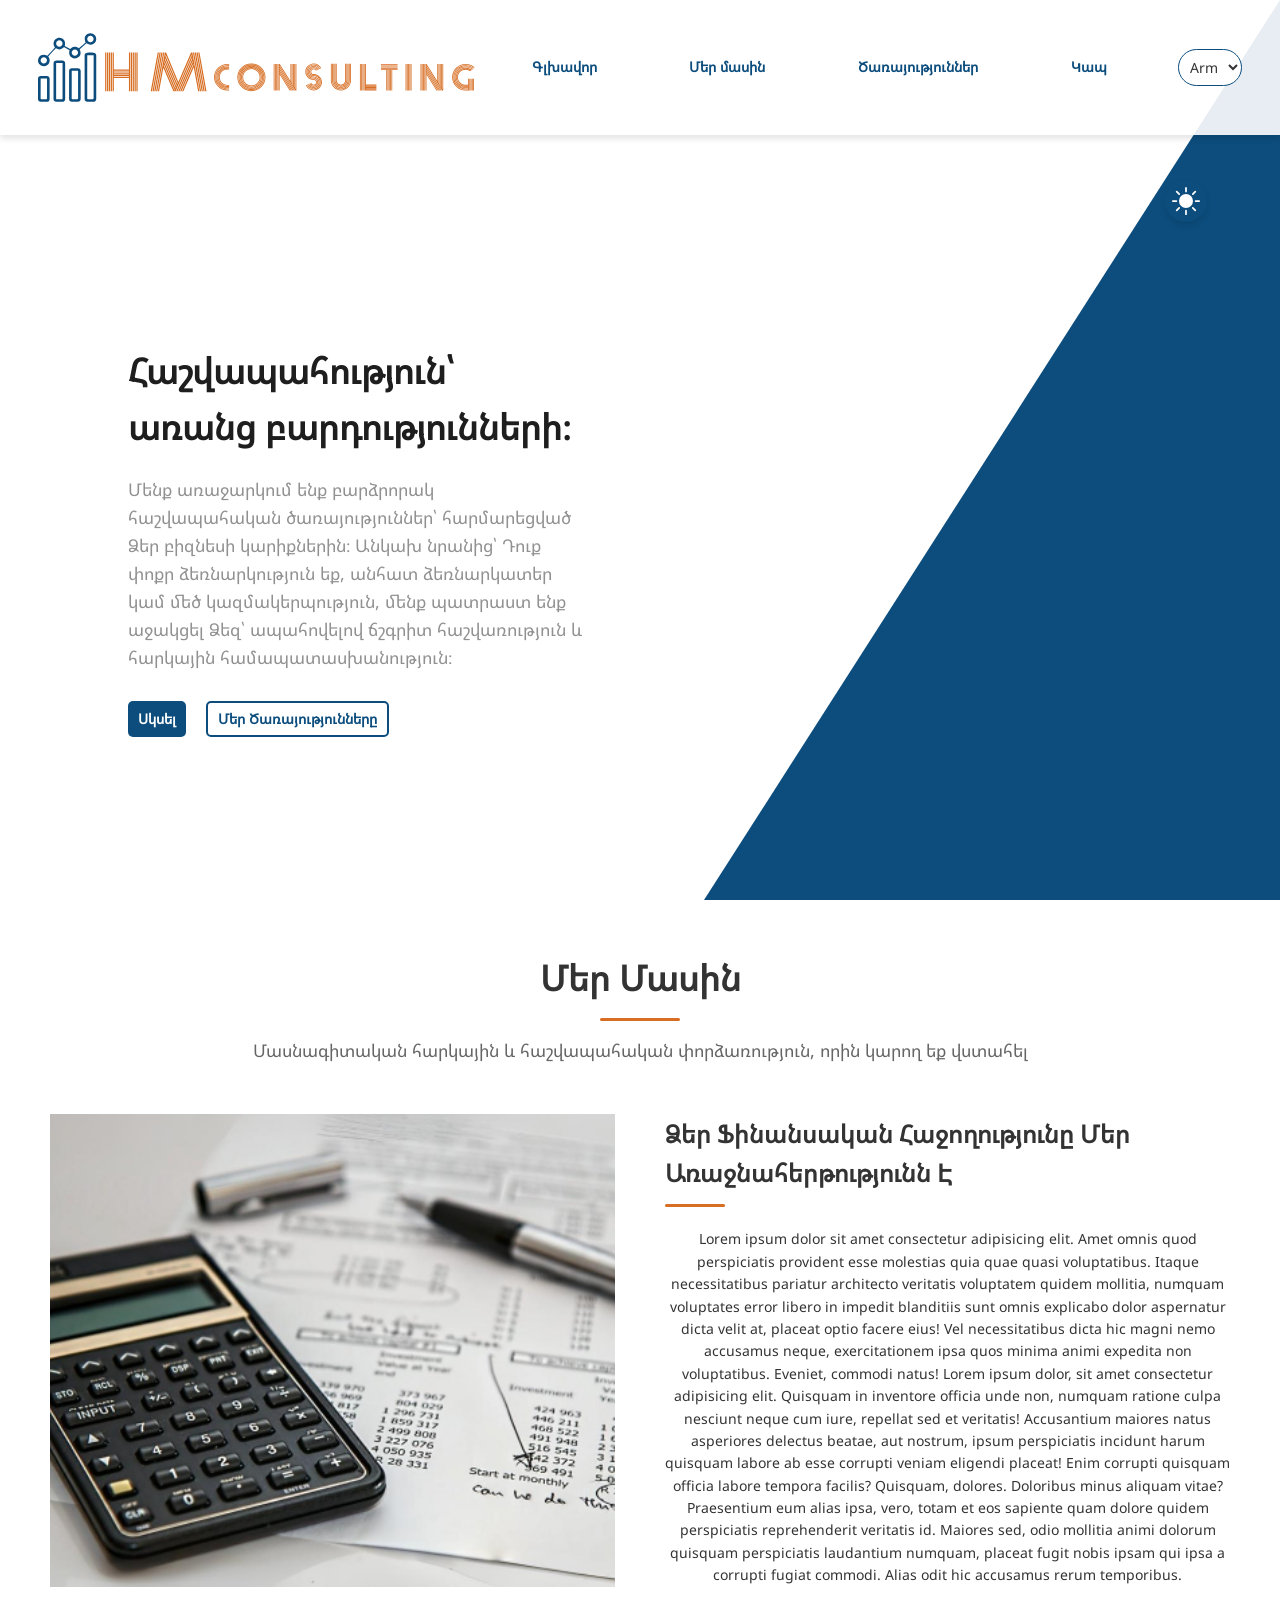
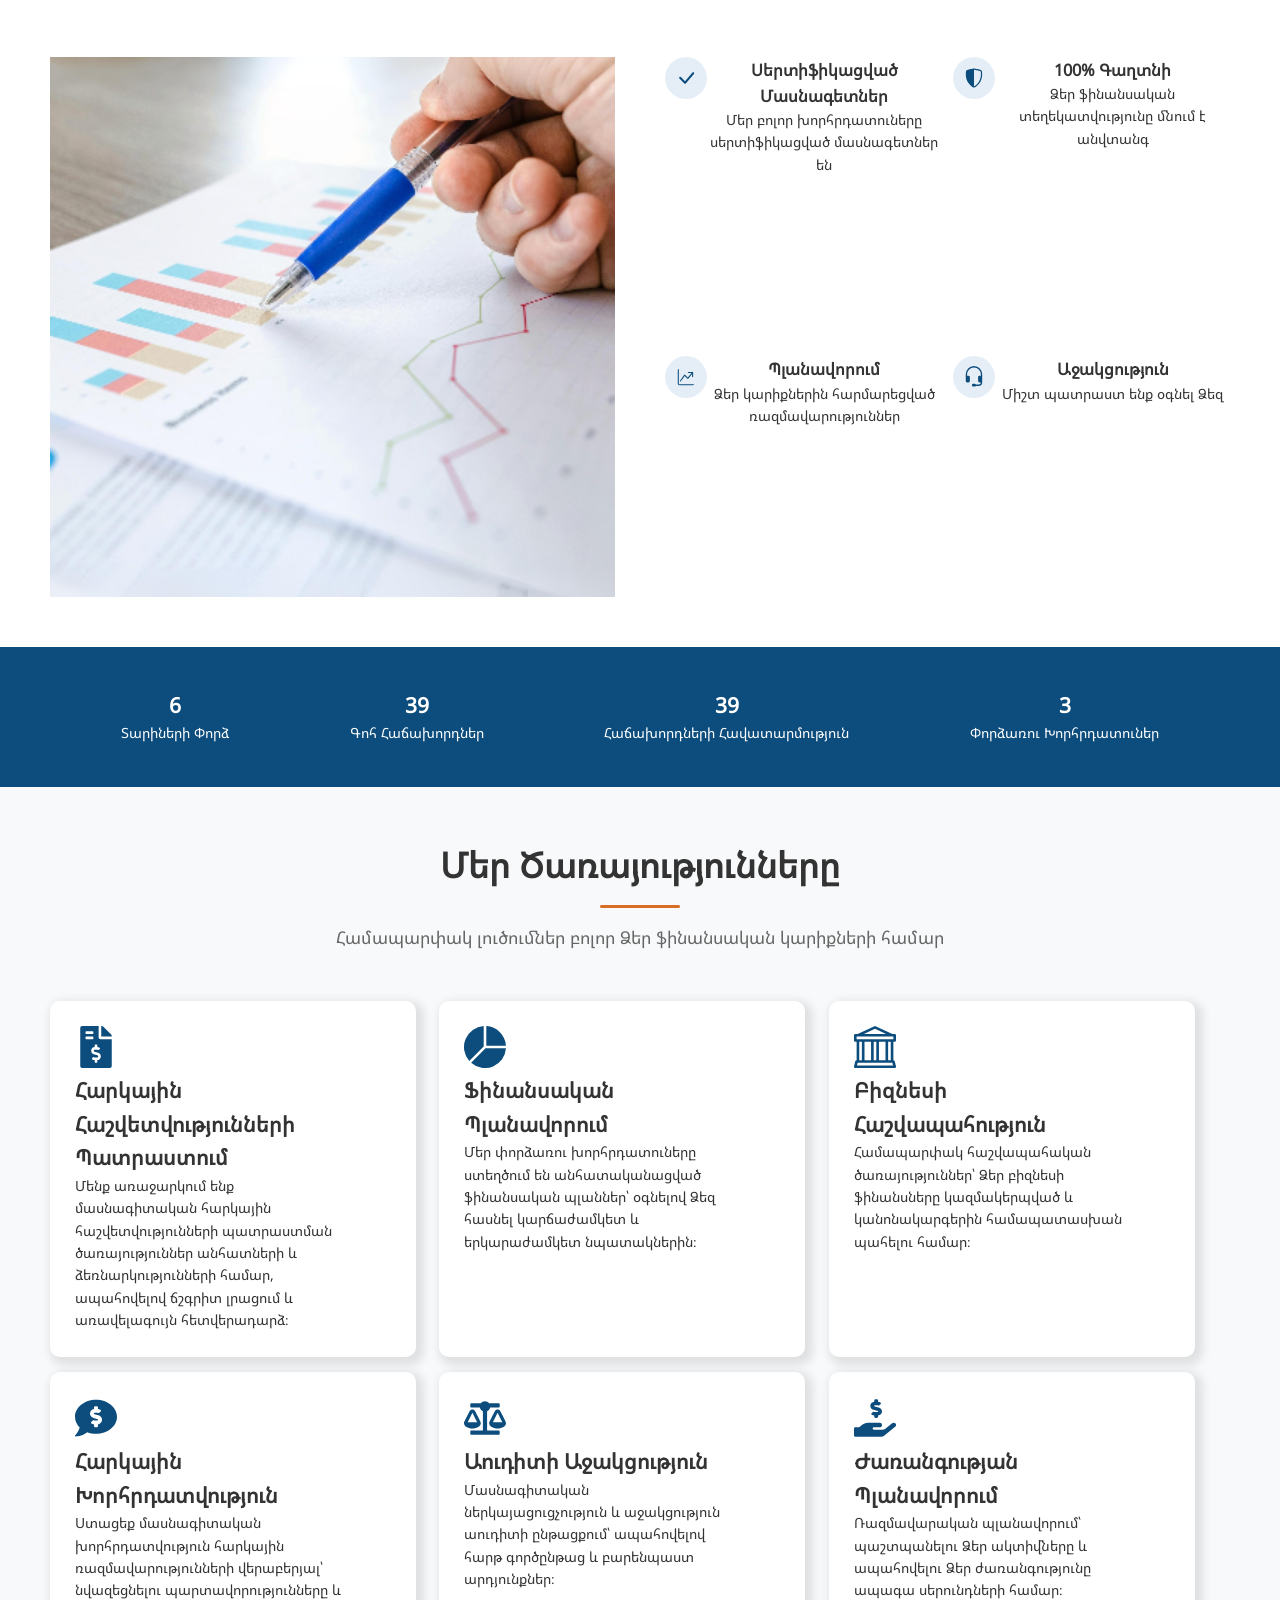
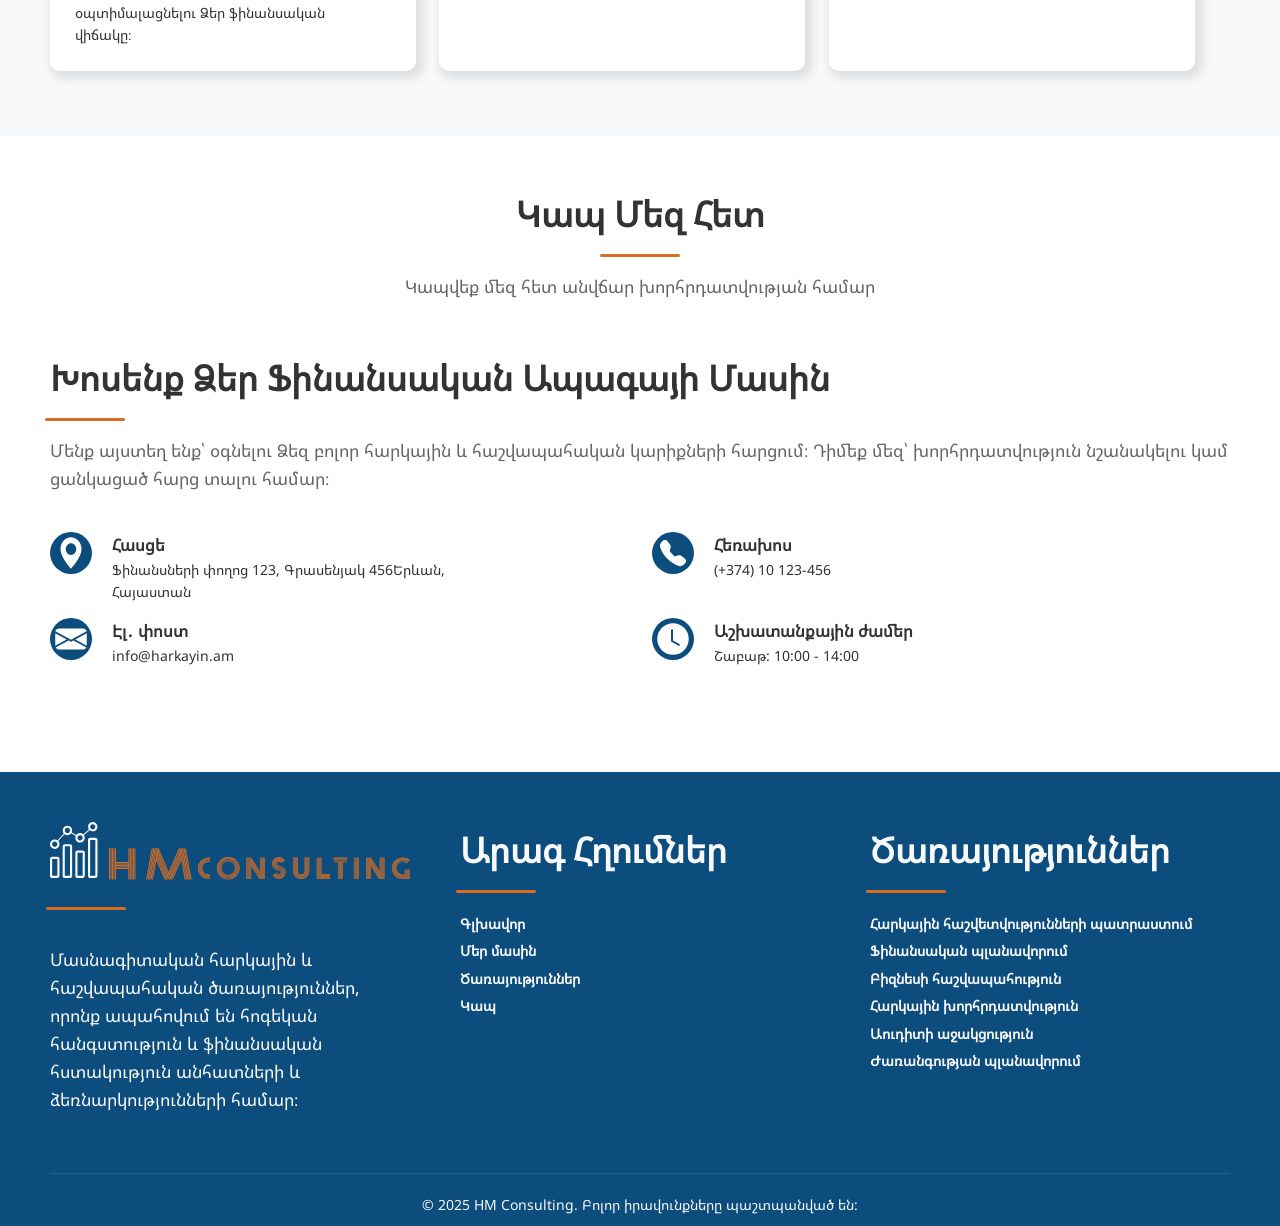
==== hm/index.html @ 05e66d74 "Add files via upload" ====
<!DOCTYPE html>

<html lang="hy">

<head>
    <link href="https://cdn.jsdelivr.net/npm/bootstrap-icons@1.13.1/font/bootstrap-icons.min.css" rel="stylesheet" />
    <meta charset="utf-8" />
    <meta content="width=device-width, initial-scale=1.0" name="viewport" />
    <title>HM Consulting</title>
    <link href="./images/logo.svg" rel="icon" type="image/svg+xml" />
    <link href="./style.css" rel="stylesheet" />
    <script defer="" src="app.js"></script>
</head>

<body>
    <header id="header">
        <div id="logo">
            <a href="./index.html">
                <svg fill="none" height="75" viewbox="0 0 1170 184" xmlns="http://www.w3.org/2000/svg">
                    <path
                        d="M183.246 155.343H180V52H183.246V155.343ZM188.26 155.343H185.014V52H188.26V155.343ZM193.26 155.343H190.014V52H193.26V155.343ZM198.26 155.343H195.014V52H198.26V155.343ZM243.798 97.4618V52.0008H247.044V155.358H243.798V120.385H203.271V155.345H200.026V52.0019H203.271V97.4629L243.798 97.4618ZM243.798 100.659H203.271V102.401H243.798V100.659ZM203.273 107.324H243.799V105.583H203.273V107.324ZM243.798 110.522H203.271V112.263H243.798V110.522ZM203.273 117.187H243.799V115.446H203.273V117.187ZM252.044 155.343H248.798V52H252.044V155.343ZM257.059 155.343H253.813V52H257.059V155.343ZM262.059 155.343H258.813V52H262.059V155.343ZM267.073 155.343H263.827V52H267.073V155.343ZM335.275 52.0008H338.576L319.819 155.343H316.518L335.275 52.0008ZM330.481 52.0008H333.768L314.998 155.343H311.711L330.481 52.0008ZM325.662 52.0008H328.963L310.206 155.343H306.905L325.662 52.0008ZM320.868 52.0008H324.155L305.398 155.343H302.097L320.868 52.0008ZM410.235 52.0008L410.235 52.0282H413.729L432.486 155.371H429.185L417.5 91.0423L389.696 155.371H386.173L416.464 85.3015L415.981 82.6624L384.544 155.371H381.022L414.931 76.9215L414.448 74.2825L379.392 155.371H375.87L413.397 68.5453L412.927 65.92L374.251 155.374H370.729L411.875 60.168L411.392 57.5289L369.097 155.364H362.84L336.072 92.3548L324.635 155.364H321.334L340.091 52.021H343.392L343.379 52.089L376.225 130.686L410.235 52.0008ZM365.952 154.432L366.656 152.786L337.595 83.8732L337.111 86.5394L365.952 154.432ZM368.436 148.678L369.251 146.801L339.126 75.3856L338.642 78.0517L368.436 148.678ZM371.034 142.678L371.849 140.801L340.674 66.8948L340.19 69.561L371.034 142.678ZM373.631 136.679L374.432 134.816L342.305 57.9333L341.739 61.0755L373.631 136.679ZM415.179 52.0008H418.48L437.237 155.343H433.949L415.179 52.0008ZM419.987 52.0008H423.288L442.045 155.343H438.744L419.987 52.0008ZM424.791 52.0008H428.079L446.849 155.343H443.548L424.791 52.0008ZM432.884 52.0008L451.654 155.343H448.353L429.596 52.0008H432.884Z"
                        fill="#D76E23"></path>
                    <path
                        d="M24.947 60.2623C31.7587 52.8867 38.5269 45.5544 45.382 38.092C42.5185 34.274 41.0433 30.1089 41.8243 25.3364C42.3883 21.7787 43.9936 18.7851 46.6402 16.3554C51.673 11.6697 59.2222 10.8454 65.1227 14.3597C71.8042 18.3078 74.0169 25.0761 71.5873 34.1872C76.4032 37.0073 81.219 39.8274 86.2518 42.7343C89.1587 39.22 92.7598 36.9639 97.3153 36.5301C101.871 36.0962 105.862 37.5279 109.42 40.5216C115.538 35.1851 121.568 29.892 127.556 24.6856C123.304 14.4464 124.996 6.85384 132.415 2.29828C139.01 -1.73665 147.383 -0.348282 152.416 5.59564C157.319 11.3226 157.275 19.9999 152.329 25.7269C146.646 32.2782 138.749 32.8422 129.812 27.2454C123.824 32.4951 117.794 37.7449 111.806 42.9946C115.755 52.5396 114.843 58.874 108.856 63.9936C103.78 68.3322 96.4042 68.8962 90.6772 65.3819C84.2127 61.4338 82.1735 55.056 84.4296 45.6846C79.8741 43.038 75.2751 40.3047 70.6328 37.7015C70.2857 37.4846 69.5047 37.5713 69.201 37.875C60.9143 44.5999 56.9661 45.1205 47.855 40.5216C41.0867 47.8539 34.2751 55.2295 27.42 62.692C30.5005 66.7703 31.9322 71.2391 30.8042 76.3153C29.9798 80.0899 27.9841 83.1269 24.947 85.4264C18.8296 90.1121 10.1957 89.5047 4.72902 84.1248C-0.867811 78.6581 -1.56199 70.0242 3.08034 63.7332C8.02637 56.9216 16.0095 55.62 24.947 60.2623ZM149.075 15.6613C149.119 11.0189 145.301 7.11416 140.615 7.02739C135.973 6.984 132.024 10.802 131.938 15.4443C131.851 20.1734 135.799 24.2083 140.528 24.2083C145.17 24.2083 149.032 20.347 149.075 15.6613ZM65.7735 27.766C65.7735 23.1237 61.9121 19.2189 57.2264 19.2189C52.5841 19.2189 48.6793 23.0369 48.6359 27.7226C48.5925 32.4517 52.5841 36.4433 57.2698 36.3999C61.9555 36.3131 65.7735 32.4084 65.7735 27.766ZM90.3301 51.8888C90.2434 56.5311 94.018 60.5227 98.6603 60.6528C103.346 60.783 107.381 56.8782 107.468 52.1057C107.511 47.4634 103.693 43.5586 99.0074 43.4719C94.3217 43.4285 90.3735 47.2465 90.3301 51.8888ZM24.1227 72.8877C24.1227 68.2454 20.2613 64.3407 15.5756 64.3407C10.9333 64.2973 7.02849 68.1586 6.9851 72.801C6.94172 77.5301 10.9333 81.5216 15.619 81.4782C20.3047 81.4348 24.1227 77.5301 24.1227 72.8877Z"
                        fill="#0C4D7D"></path>
                    <path
                        d="M156.104 118.053C156.104 137.273 156.104 156.537 156.104 175.757C156.104 181.397 153.501 183.957 147.904 183.957C142.784 183.957 137.621 183.957 132.502 183.957C127.729 183.957 124.952 181.137 124.952 176.407C124.952 137.49 124.952 98.6158 124.952 59.6983C124.952 54.9258 127.773 52.1491 132.502 52.1491C137.838 52.1057 143.218 52.1057 148.555 52.1491C153.327 52.1491 156.104 54.9692 156.104 59.6983C156.147 79.1354 156.104 98.6158 156.104 118.053ZM132.068 59.2645C132.068 62.3449 132.068 65.165 132.068 67.9417C132.024 83.1269 131.981 98.3121 131.981 113.454C131.981 133.889 132.024 154.367 131.981 174.802C131.981 176.407 132.415 176.928 134.064 176.885C138.402 176.798 142.741 176.755 147.079 176.885C148.772 176.928 149.119 176.321 149.119 174.759C149.075 140.006 149.119 105.211 149.119 70.4581C149.119 66.7269 149.119 62.9957 149.119 59.1777C143.305 59.2645 137.751 59.2645 132.068 59.2645Z"
                        fill="#0C4D7D"></path>
                    <path
                        d="M41.6508 128.249C41.6508 112.543 41.6508 96.8804 41.6508 81.1745C41.6508 75.5343 44.254 72.9745 49.8508 72.9745C54.9704 72.9745 60.1334 72.9745 65.253 72.9745C70.0255 73.0179 72.8022 75.7946 72.8022 80.5237C72.8022 112.499 72.8022 144.432 72.8022 176.407C72.8022 181.18 69.9821 183.957 65.253 183.957C59.9165 183.957 54.5366 183.957 49.2 183.957C44.4275 183.957 41.6508 181.136 41.6508 176.407C41.6074 160.354 41.6508 144.302 41.6508 128.249ZM48.636 80.0899C48.636 84.3851 48.636 88.5068 48.636 92.6285C48.636 109.462 48.636 126.296 48.636 143.13C48.636 153.673 48.7228 164.216 48.636 174.802C48.636 176.581 49.2 177.015 50.8921 176.971C55.0138 176.885 59.1355 176.841 63.2572 176.971C65.2096 177.058 65.817 176.494 65.817 174.455C65.7736 146.775 65.817 119.094 65.817 91.4137C65.817 87.6825 65.817 83.9512 65.817 80.0899C60.0466 80.0899 54.4932 80.0899 48.636 80.0899Z"
                        fill="#0C4D7D"></path>
                    <path
                        d="M114.453 139.095C114.453 151.374 114.453 163.695 114.453 175.974C114.453 181.31 111.806 183.957 106.47 184C101.264 184 96.0572 184 90.8509 184C86.0784 184 83.3017 181.18 83.3017 176.451C83.3017 151.417 83.3017 126.426 83.3017 101.393C83.3017 96.6201 86.1218 93.8433 90.8509 93.8433C96.1874 93.7999 101.567 93.7999 106.904 93.8433C111.676 93.8433 114.453 96.6634 114.453 101.393C114.496 113.931 114.453 126.513 114.453 139.095ZM90.417 100.915C90.417 104.299 90.417 107.38 90.417 110.504C90.417 132.023 90.417 153.586 90.3302 175.106C90.3302 176.538 90.8075 176.971 92.1958 176.928C96.4477 176.841 100.743 176.798 104.995 176.928C106.86 176.971 107.468 176.538 107.468 174.542C107.424 153.803 107.468 133.065 107.468 112.326C107.468 108.508 107.468 104.733 107.468 100.872C101.611 100.915 96.1006 100.915 90.417 100.915Z"
                        fill="#0C4D7D"></path>
                    <path
                        d="M31.1513 149.291C31.1513 158.272 31.1513 167.21 31.1513 176.19C31.1513 181.223 28.418 183.957 23.3852 183.957C18.0921 183.957 12.8423 183.957 7.54921 183.957C2.77672 183.957 0 181.136 0 176.407C0 158.315 0 140.267 0 122.175C0 117.402 2.82011 114.625 7.54921 114.625C12.8857 114.582 18.2656 114.582 23.6021 114.625C28.3746 114.625 31.1513 117.445 31.1513 122.175C31.1947 131.199 31.1513 140.267 31.1513 149.291ZM7.11535 121.741C7.11535 124.995 7.11535 127.988 7.11535 131.025C7.11535 145.69 7.11535 160.354 7.02858 175.019C7.02858 176.581 7.5926 176.971 9.06773 176.928C13.3196 176.841 17.6148 176.841 21.8667 176.928C23.6455 176.971 24.2095 176.451 24.2095 174.629C24.1662 160.745 24.2095 146.905 24.2095 133.021C24.2095 129.29 24.2095 125.559 24.2095 121.697C18.3524 121.741 12.8423 121.741 7.11535 121.741Z"
                        fill="#0C4D7D"></path>
                    <path
                        d="M484.907 118.138C484.907 105.649 495.231 95.4822 507.911 95.4822H512.349V97.6723H507.911C496.451 97.6723 487.131 106.852 487.131 118.137C487.131 129.423 496.452 138.603 507.911 138.603H512.349V140.793H507.911C495.23 140.793 484.907 130.625 484.907 118.138ZM481.68 118.138C481.68 103.897 493.452 92.3028 507.91 92.3028H512.348V94.4929H507.91C494.672 94.4929 483.902 105.098 483.902 118.137C483.902 131.176 494.671 141.781 507.91 141.781H512.348V143.971H507.91C493.441 143.971 481.68 132.377 481.68 118.138ZM478.454 118.138C478.454 102.145 491.673 89.127 507.911 89.127H512.349V91.3171H507.911C492.893 91.3171 480.676 103.349 480.676 118.139C480.676 132.93 492.892 144.962 507.911 144.962H512.349V147.152H507.911C491.663 147.152 478.454 134.131 478.454 118.138ZM475.227 118.138C475.227 100.384 489.894 85.9486 507.911 85.9486H512.349V88.1387H507.911C491.115 88.1387 477.449 101.596 477.449 118.139C477.449 134.683 491.113 148.14 507.911 148.14H512.349V150.33H507.911C489.894 150.33 475.227 135.895 475.227 118.141V118.138ZM507.911 82.7703L512.35 82.7705V84.9605H507.911C489.336 84.9605 474.224 99.8439 474.224 118.137C474.224 136.43 489.337 151.314 507.911 151.314H512.35V153.504H507.911C488.115 153.504 472 137.633 472 118.136C472 98.6403 488.106 82.7703 507.911 82.7703ZM572.094 81C592.903 81 609.831 97.6633 609.831 118.165C609.831 138.659 592.902 155.331 572.094 155.331C551.286 155.331 534.357 138.658 534.357 118.165C534.357 97.6724 551.286 81 572.094 81ZM572.094 153.131C591.673 153.131 607.607 137.438 607.607 118.157C607.607 98.8758 591.672 83.1821 572.094 83.1821C552.517 83.1821 536.581 98.8667 536.581 118.157C536.581 137.447 552.517 153.131 572.094 153.131ZM572.094 84.2797C591.067 84.2797 606.501 99.4801 606.491 118.155C606.491 136.831 591.056 152.031 572.094 152.031C553.132 152.031 537.697 136.84 537.697 118.155C537.697 99.4791 553.121 84.2797 572.094 84.2797ZM572.094 149.851C589.837 149.851 604.277 135.629 604.269 118.164C604.269 100.68 589.839 86.4686 572.094 86.4686C554.349 86.4686 539.911 100.69 539.911 118.164C539.911 135.637 554.352 149.851 572.094 149.851ZM572.094 87.5593C589.231 87.5593 603.161 101.287 603.161 118.155C603.161 135.024 589.222 148.751 572.094 148.751C554.966 148.751 541.027 135.024 541.027 118.155C541.027 101.287 554.966 87.5593 572.094 87.5593ZM572.094 146.561C588.001 146.561 600.936 133.821 600.936 118.156C600.936 102.491 588 89.7508 572.094 89.7508C556.188 89.7508 543.252 102.491 543.252 118.156C543.252 133.821 556.188 146.561 572.094 146.561ZM572.094 90.8415C587.386 90.8415 599.831 103.097 599.831 118.158C599.831 133.218 587.386 145.474 572.094 145.474C556.802 145.474 544.358 133.218 544.358 118.158C544.358 103.097 556.802 90.8415 572.094 90.8415ZM572.094 143.281C586.165 143.281 597.606 132.014 597.606 118.156C597.606 104.298 586.165 93.0307 572.094 93.0307C558.023 93.0307 546.582 104.298 546.582 118.156C546.582 132.014 558.023 143.281 572.094 143.281ZM572.094 94.1288C585.55 94.1288 596.499 104.902 596.49 118.155C596.49 131.398 585.55 142.181 572.094 142.181C558.638 142.181 547.689 131.407 547.689 118.155C547.689 104.911 558.638 94.1288 572.094 94.1288ZM572.094 140.001C584.329 140.001 594.275 130.206 594.275 118.156C594.275 106.106 584.32 96.3109 572.094 96.3109C559.868 96.3109 549.913 106.106 549.913 118.156C549.913 130.206 559.868 140.001 572.094 140.001ZM634.013 153.504H631.79V82.8077H634.013V153.504ZM637.448 153.504H635.225V82.8077H637.448V153.504ZM640.874 153.504H638.65V82.8077H640.874V153.504ZM644.309 153.504H642.085V82.8077H644.309V153.504ZM690.441 82.8057L692.665 82.8056V153.502H689.921L647.735 86.607V88.5455L647.754 88.5362L688.718 153.501H686.106L647.734 92.6541V94.5553L684.903 153.501H682.291L647.732 98.7011V100.602L681.09 153.5H678.469L647.734 104.751V106.652L677.276 153.502H674.655L647.734 110.8V153.502H645.51V107.277L645.491 107.24L645.51 107.231V82.8045H647.951L676.719 128.424V82.8045H678.943V131.946L680.154 133.857V82.8054H682.368V137.39L683.579 139.3V82.8063H685.803V142.823L687.005 144.743V82.8064H689.229V148.266L690.44 150.176L690.441 82.8057ZM738.958 109.61C751.175 109.704 761.091 119.508 761.091 131.558C761.091 143.654 751.099 153.505 738.807 153.505C729.637 153.505 721.527 148.09 718.121 139.693L719.9 138.882L720.137 138.789C723.174 146.394 730.508 151.314 738.798 151.314C749.859 151.314 758.859 142.451 758.859 131.557C758.859 120.663 749.86 111.8 738.798 111.8V111.772C734.029 111.688 730.168 107.849 730.168 103.124C730.168 98.3521 734.114 94.4659 738.959 94.4659C742.545 94.4659 745.63 96.5627 746.993 99.6009L744.977 100.523C743.965 98.2402 741.656 96.6558 738.959 96.6558C735.344 96.6558 732.391 99.5634 732.391 103.133C732.391 106.702 735.333 109.61 738.958 109.61ZM729.013 103.132C729.013 108.537 733.479 112.927 738.958 112.936C749.32 113.02 757.714 121.342 757.714 131.557C757.714 141.827 749.226 150.186 738.798 150.186C731 150.186 723.998 145.424 721.178 138.294L723.193 137.372C725.654 143.737 731.871 147.996 738.797 147.996C748.005 147.996 755.49 140.624 755.49 131.557C755.49 122.489 748.004 115.117 738.797 115.117V115.108C732.164 115.024 726.789 109.684 726.789 103.132C726.789 96.5247 732.249 91.147 738.959 91.147C743.794 91.147 748.1 93.9987 750.04 98.2111L748.024 99.1337C746.454 95.6854 742.915 93.3369 738.959 93.3369C733.471 93.3369 729.013 97.7266 729.013 103.132ZM753.096 96.8235L751.08 97.7554C748.951 93.1329 744.201 90.0295 738.958 90.0295C731.615 90.0295 725.644 95.9101 725.644 103.142C725.644 110.374 731.615 116.255 738.958 116.255C747.446 116.339 754.335 123.161 754.335 131.548C754.335 139.983 747.37 146.851 738.797 146.851C732.324 146.851 726.494 142.797 724.252 136.879L726.277 135.957C728.151 141.111 733.195 144.661 738.796 144.661C746.14 144.661 752.111 138.781 752.111 131.549C752.111 124.317 746.14 118.436 738.796 118.436V118.427C730.308 118.343 723.42 111.521 723.42 103.133C723.42 94.6989 730.384 87.8303 738.958 87.8303C745.071 87.8303 750.608 91.4463 753.096 96.8235ZM756.172 95.4255L754.146 96.3388C751.459 90.5141 745.516 86.693 738.949 86.693C729.741 86.693 722.256 94.0648 722.256 103.132C722.256 112.2 729.742 119.572 738.949 119.572V119.581C745.582 119.665 750.957 125.005 750.957 131.557C750.957 138.164 745.497 143.542 738.787 143.542C733.592 143.542 728.993 140.234 727.309 135.49L729.334 134.567C730.649 138.556 734.472 141.352 738.797 141.352C744.285 141.352 748.742 136.963 748.742 131.557C748.742 126.152 744.285 121.762 738.797 121.762C728.435 121.678 720.041 113.356 720.041 103.142C720.041 92.8716 728.529 84.5121 738.957 84.5121C746.395 84.5121 753.116 88.8365 756.172 95.4255ZM738.797 125.079C726.59 124.995 716.673 115.182 716.673 103.141C716.673 91.0355 726.666 81.194 738.958 81.194C747.777 81.194 755.593 86.1986 759.218 94.0361L757.203 94.9587C753.938 87.8947 746.897 83.3839 738.958 83.3839C727.896 83.3839 718.897 92.2466 718.897 103.141C718.897 114.035 727.896 122.898 738.958 122.898V122.907C743.727 122.991 747.588 126.831 747.588 131.556C747.588 136.327 743.652 140.214 738.797 140.214C734.832 140.214 731.492 137.651 730.394 134.081L732.429 133.15C733.148 135.973 735.722 138.024 738.797 138.024C742.422 138.024 745.374 135.125 745.374 131.556C745.374 127.987 742.422 125.079 738.797 125.079ZM836.681 81.6787H838.905V127.017C838.905 141.63 826.839 153.512 812.001 153.512C797.164 153.512 785.098 141.63 785.098 127.017V81.6787H787.322V127.017C787.322 140.418 798.394 151.322 812.001 151.322C825.609 151.322 836.681 140.418 836.681 127.017V81.6787ZM812.002 150.224C799.01 150.224 788.43 139.814 788.43 127.018V81.6802H790.654V127.018C790.654 138.611 800.221 148.043 811.993 148.043C823.764 148.043 833.34 138.611 833.34 127.018V81.6802H835.564V127.018C835.564 139.814 824.994 150.224 812.002 150.224ZM812.002 146.943C800.846 146.943 791.77 137.997 791.77 127.018V81.68H793.994V127.018C793.994 136.794 802.075 144.753 812.002 144.753C821.928 144.753 830.01 136.794 830.01 127.018V81.68H832.233V127.018C832.233 138.005 823.159 146.943 812.002 146.943ZM812.002 143.653C802.681 143.653 795.101 136.188 795.101 127.018V81.6805H797.325V127.018C797.325 134.987 803.911 141.473 812.002 141.473C820.093 141.473 826.679 134.987 826.679 127.018V81.6805H828.903V127.011C828.903 136.19 821.323 143.656 812.002 143.656L812.002 143.653ZM812.002 140.373C804.517 140.373 798.432 134.381 798.432 127.019V81.6808H800.656V127.019C800.656 133.179 805.747 138.192 812.002 138.192C818.256 138.192 823.347 133.178 823.347 127.019V81.6808H825.571V127.011C825.571 134.383 819.487 140.373 812.002 140.373ZM865.221 153.504H862.997V82.7039H865.221V153.504ZM868.646 153.504H866.423V82.7039H868.646V153.504ZM872.072 153.504H869.848V82.7039H872.072V153.504ZM875.507 153.504H873.283V82.7039H875.507V153.504ZM907.105 139.972L878.934 139.972V141.165H907.105V143.346H878.934V144.539H907.105V146.729H878.934V147.913H907.105V150.103H878.934V151.295H907.105V153.486H878.934V153.504H876.71V82.7038H878.934V137.782H907.105V139.972ZM963.892 85.2294H919.273V83.0393H963.892V85.2294ZM963.892 88.6129H919.273V86.4228H963.892V88.6129ZM963.892 91.9863H919.273V89.7962H963.892V91.9863ZM963.892 95.3698H919.273V93.1797H963.892V95.3698ZM919.276 98.7431V96.5531H963.902V98.7431H949.556V153.505H947.342V98.7431H946.131V153.505H943.907V98.7431H942.705V153.505H940.481V98.7431H939.27V153.505H937.046V98.7431H935.845V153.505H933.621V98.7431H919.276ZM987.559 153.504H985.336V82.7039H987.559V153.504ZM990.994 153.504H988.771V82.7039H990.994V153.504ZM994.42 153.504H992.197V82.7039H994.42V153.504ZM997.855 153.504H995.631V82.7039H997.855V153.504ZM1001.28 153.504H999.056V82.7039H1001.28V153.504ZM1027.6 153.504H1025.37V82.8077H1027.6V153.504ZM1031.03 153.504H1028.81V82.8077H1031.03V153.504ZM1034.46 153.504H1032.23V82.8077H1034.46V153.504ZM1037.89 153.504H1035.67V82.8077H1037.89V153.504ZM1084.02 82.8057L1086.25 82.8056V153.502H1083.5L1041.32 86.607V88.5455L1041.34 88.5362L1082.3 153.501H1079.69L1041.32 92.6541V94.5553L1078.49 153.501H1075.87L1041.31 98.7011V100.602L1074.67 153.5H1072.05L1041.32 104.751V106.652L1070.86 153.502H1068.24L1041.32 110.8V153.502H1039.09V107.277L1039.07 107.24L1039.09 107.231V82.8045H1041.53L1070.3 128.424V82.8045H1072.52V131.946L1073.74 133.857V82.8054H1075.95V137.39L1077.16 139.3V82.8063H1079.39V142.823L1080.59 144.743V82.8064H1082.81V148.266L1084.02 150.176L1084.02 82.8057ZM1158.54 153.514H1156.31V122.059H1158.54V153.514ZM1161.9 153.514H1159.68V122.059H1161.9V153.514ZM1165.27 153.514H1163.05V122.059H1165.27V153.514ZM1168.63 153.514H1166.41V122.059H1168.63V153.514ZM1146.21 85.9182C1154.04 85.9182 1161.62 88.7043 1167.56 93.7927L1166.1 95.4422C1160.58 90.7266 1153.52 88.1264 1146.21 88.1264C1129.43 88.1264 1115.76 101.574 1115.76 118.117C1115.76 134.65 1129.43 148.108 1146.21 148.108H1152.96V147.073H1146.21C1129.99 147.073 1116.8 134.082 1116.8 118.108C1116.8 102.134 1129.99 89.1433 1146.21 89.1433C1153.18 89.1433 1159.94 91.5943 1165.23 96.0491L1163.79 97.7173C1158.88 93.5981 1152.65 91.3335 1146.2 91.3335C1131.21 91.3335 1119.02 103.346 1119.02 118.108C1119.02 132.87 1131.21 144.882 1146.2 144.882H1152.95V143.848H1146.2C1131.79 143.848 1120.07 132.301 1120.07 118.107C1120.07 103.912 1131.79 92.3656 1146.2 92.3656C1152.3 92.3656 1158.23 94.4718 1162.91 98.3113L1161.48 99.9889C1157.21 96.4754 1151.78 94.5464 1146.2 94.5464C1133.02 94.5464 1122.29 105.114 1122.29 118.097C1122.29 131.08 1133.01 141.648 1146.2 141.648H1152.95V140.613H1146.2C1133.59 140.613 1123.33 130.502 1123.33 118.089C1123.33 105.676 1133.59 95.5734 1146.2 95.5734C1151.42 95.5734 1156.53 97.3534 1160.57 100.587L1159.17 102.283C1155.47 99.3292 1150.98 97.7636 1146.2 97.7636C1134.82 97.7636 1125.56 106.887 1125.56 118.099C1125.56 129.311 1134.82 138.435 1146.2 138.435H1152.95V122.06H1155.17V153.505H1146.2C1126.38 153.505 1110.25 137.624 1110.25 118.099C1110.25 98.5743 1126.38 82.6941 1146.2 82.6941C1154.92 82.6941 1163.32 85.816 1169.88 91.4823L1168.41 93.1318C1162.26 87.8104 1154.38 84.884 1146.2 84.884C1127.61 84.884 1112.48 99.7856 1112.48 118.099C1112.48 136.412 1127.61 151.313 1146.2 151.313H1152.95V150.288H1146.2C1128.19 150.288 1113.53 135.843 1113.53 118.099C1113.53 100.355 1128.19 85.9182 1146.21 85.9182Z"
                        fill="#D76E23"></path>
                </svg>
            </a>
        </div>
        <ul>
            <li><a data-i18n="text_1" href="#main"></a></li>
            <li><a data-i18n="text_2" href="#aboutUs"></a></li>
            <li><a data-i18n="text_3" href="#services"></a></li>

            <li><a data-i18n="text_5" href="#contactUs"></a></li>
        </ul>
        <select style="padding: .5rem;" name="" id="languages" onchange="changeLanguage(this.value)">
            <option value="hy" selected>Arm</option>
            <option value="en">Eng</option>
        </select>
    </header>
    <div id="colorMode">
        <svg class="bi bi-brightness-high-fill" fill="#d12424" height="30" viewbox="0 0 16 16" width="30"
            xmlns="http://www.w3.org/2000/svg">
            <path
                d="M12 8a4 4 0 1 1-8 0 4 4 0 0 1 8 0M8 0a.5.5 0 0 1 .5.5v2a.5.5 0 0 1-1 0v-2A.5.5 0 0 1 8 0m0 13a.5.5 0 0 1 .5.5v2a.5.5 0 0 1-1 0v-2A.5.5 0 0 1 8 13m8-5a.5.5 0 0 1-.5.5h-2a.5.5 0 0 1 0-1h2a.5.5 0 0 1 .5.5M3 8a.5.5 0 0 1-.5.5h-2a.5.5 0 0 1 0-1h2A.5.5 0 0 1 3 8m10.657-5.657a.5.5 0 0 1 0 .707l-1.414 1.415a.5.5 0 1 1-.707-.708l1.414-1.414a.5.5 0 0 1 .707 0m-9.193 9.193a.5.5 0 0 1 0 .707L3.05 13.657a.5.5 0 0 1-.707-.707l1.414-1.414a.5.5 0 0 1 .707 0m9.193 2.121a.5.5 0 0 1-.707 0l-1.414-1.414a.5.5 0 0 1 .707-.707l1.414 1.414a.5.5 0 0 1 0 .707M4.464 4.465a.5.5 0 0 1-.707 0L2.343 3.05a.5.5 0 1 1 .707-.707l1.414 1.414a.5.5 0 0 1 0 .708">
            </path>
        </svg>
    </div>
    <section id="main">
        <div id="mText">
            <h1 data-i18n="text_6"></h1>
            <p data-i18n="text_7"></p>
            <div id="mBtns">
                <button data-i18n="text_8" id="start"></button>
                <button data-i18n="text_9" id="task"></button>
            </div>
        </div>
    </section>
    <section id="aboutUs">
        <div id="abD">
            <h1 class="hh" data-i18n="text_10"></h1>
            <p class="pp" data-i18n="text_11"></p>
            <div id="abL">
                <div id="abImg">
                    <!-- <img src="./images/calculator-385506_1280.jpg" alt="Pic1"> -->
                    <div class="pic pic1"></div>
                    <div>
                        <h2 data-i18n="text_12"></h2>
                        <p>Lorem ipsum dolor sit amet consectetur adipisicing elit. Amet omnis quod perspiciatis
                            provident
                            esse molestias quia quae quasi voluptatibus. Itaque necessitatibus pariatur architecto
                            veritatis
                            voluptatem quidem mollitia, numquam voluptates error libero in impedit blanditiis sunt omnis
                            explicabo dolor aspernatur dicta velit at, placeat optio facere eius! Vel necessitatibus
                            dicta
                            hic magni nemo accusamus neque, exercitationem ipsa quos minima animi expedita non
                            voluptatibus.
                            Eveniet, commodi natus!
                            Lorem ipsum dolor, sit amet consectetur adipisicing elit. Quisquam in inventore officia unde
                            non, numquam ratione culpa nesciunt neque cum iure, repellat sed et veritatis! Accusantium
                            maiores natus asperiores delectus beatae, aut nostrum, ipsum perspiciatis incidunt harum
                            quisquam labore ab esse corrupti veniam eligendi placeat! Enim corrupti quisquam officia
                            labore
                            tempora facilis? Quisquam, dolores. Doloribus minus aliquam vitae? Praesentium eum alias
                            ipsa,
                            vero, totam et eos sapiente quam dolore quidem perspiciatis reprehenderit veritatis id.
                            Maiores
                            sed, odio mollitia animi dolorum quisquam perspiciatis laudantium numquam, placeat fugit
                            nobis
                            ipsam qui ipsa a corrupti fugiat commodi. Alias odit hic accusamus rerum temporibus.
                        </p>
                    </div>
                </div>
                <div id="abT">
                    <!-- <img src="./images/finance-7529921_1280.jpg" alt="Pic2"> -->
                    <div class="pic pic2"></div>
                    <div id="adv">
                        <!-- <div class="row"> -->
                        <div class="ab">
                            <svg class="bi bi-check-lg" fill="#0056b3" height="40" viewbox="0 0 16 16" width="40"
                                xmlns="http://www.w3.org/2000/svg">
                                <path
                                    d="M12.736 3.97a.733.733 0 0 1 1.047 0c.286.289.29.756.01 1.05L7.88 12.01a.733.733 0 0 1-1.065.02L3.217 8.384a.757.757 0 0 1 0-1.06.733.733 0 0 1 1.047 0l3.052 3.093 5.4-6.425z">
                                </path>
                            </svg>
                            <div>
                                <h3 data-i18n="text_14"><br /></h3>
                                <span data-i18n="text_15"></span>
                            </div>
                        </div>
                        <div class="ab">
                            <svg fill="#0056b3" height="16" viewbox="0 0 16 16" width="16"
                                xmlns="http://www.w3.org/2000/svg">
                                <path clip-rule="evenodd"
                                    d="M8 14.0664C8.02892 14.0606 8.05753 14.0533 8.08571 14.0445C8.15086 14.0247 8.23486 13.9902 8.33771 13.9412C8.54343 13.8424 8.80657 13.6875 9.10314 13.4749C9.84872 12.9274 10.5095 12.2688 11.0634 11.521C12.3723 9.77363 13.4694 7.11888 12.9946 3.4815C12.9838 3.40341 12.9517 3.32999 12.902 3.26964C12.8523 3.20929 12.7869 3.16445 12.7134 3.14025C12.1554 2.95388 11.2134 2.65025 10.2817 2.39212C9.33028 2.12875 8.45514 1.93363 8 1.93363V14.0664ZM5.49029 1.49C6.42029 1.23188 7.40857 1 8 1C8.59143 1 9.57971 1.23188 10.5097 1.49C11.4611 1.7525 12.4203 2.06312 12.9843 2.25125C13.2201 2.33074 13.4291 2.47653 13.5874 2.67186C13.7457 2.86719 13.8468 3.10415 13.8791 3.3555C14.39 7.27288 13.2046 10.1761 11.7663 12.0968C11.1561 12.9181 10.4289 13.6416 9.60886 14.2431C9.32559 14.4518 9.02502 14.6347 8.71057 14.79C8.47057 14.9055 8.21257 15 8 15C7.78743 15 7.53029 14.9055 7.28943 14.79C6.97498 14.6347 6.67441 14.4518 6.39114 14.2431C5.57107 13.6416 4.84387 12.9181 4.23372 12.0968C2.79543 10.1761 1.61 7.27288 2.12086 3.3555C2.15317 3.10415 2.25427 2.86719 2.41256 2.67186C2.57085 2.47653 2.77991 2.33074 3.01572 2.25125C3.83451 1.97738 4.6596 1.72356 5.49029 1.49Z"
                                    fill-rule="evenodd"></path>
                            </svg>
                            <div>
                                <h3 data-i18n="text_16"></h3>
                                <span data-i18n="text_17"></span>
                            </div>
                        </div>
                        <!-- </div> -->
                        <!-- <div class="row"> -->
                        <div class="ab">
                            <svg fill="#0056b3" height="16" viewbox="0 0 16 16" width="16"
                                xmlns="http://www.w3.org/2000/svg">
                                <path clip-rule="evenodd"
                                    d="M2 2H2.77419V13.2258H14V14H2V2ZM9.35484 4.70968C9.35484 4.60701 9.39562 4.50855 9.46822 4.43596C9.54081 4.36336 9.63927 4.32258 9.74194 4.32258H12.8387C12.9414 4.32258 13.0398 4.36336 13.1124 4.43596C13.185 4.50855 13.2258 4.60701 13.2258 4.70968V7.80645C13.2258 7.90912 13.185 8.00758 13.1124 8.08017C13.0398 8.15276 12.9414 8.19355 12.8387 8.19355C12.736 8.19355 12.6376 8.15276 12.565 8.08017C12.4924 8.00758 12.4516 7.90912 12.4516 7.80645V5.79355L9.65445 9.21316C9.62021 9.25496 9.5776 9.28912 9.52935 9.31345C9.48111 9.33779 9.42831 9.35175 9.37435 9.35445C9.32038 9.35715 9.26645 9.34852 9.21603 9.32912C9.1656 9.30972 9.11979 9.27998 9.08155 9.24181L7.07871 7.23897L4.24826 11.1308C4.18634 11.2096 4.09631 11.2612 3.9971 11.275C3.89788 11.2887 3.7972 11.2635 3.71621 11.2045C3.63522 11.1456 3.58023 11.0576 3.5628 10.9589C3.54536 10.8603 3.56683 10.7587 3.62271 10.6756L6.71948 6.41755C6.75235 6.37227 6.79465 6.33465 6.84346 6.30729C6.89226 6.27993 6.94642 6.26348 7.0022 6.25906C7.05797 6.25465 7.11405 6.26238 7.16655 6.28172C7.21905 6.30106 7.26674 6.33155 7.30632 6.3711L9.32619 8.39174L12.0219 5.09677H9.74194C9.63927 5.09677 9.54081 5.05599 9.46822 4.9834C9.39562 4.9108 9.35484 4.81234 9.35484 4.70968Z"
                                    fill-rule="evenodd"></path>
                            </svg>
                            <div>
                                <h3 data-i18n="text_19"><br /></h3>
                                <span data-i18n="text_20"></span>
                            </div>
                        </div>
                        <div class="ab">
                            <svg class="bi bi-headset" fill="#0056b3" height="16" viewbox="0 0 16 16" width="16"
                                xmlns="http://www.w3.org/2000/svg">
                                <path
                                    d="M8 1a5 5 0 0 0-5 5v1h1a1 1 0 0 1 1 1v3a1 1 0 0 1-1 1H3a1 1 0 0 1-1-1V6a6 6 0 1 1 12 0v6a2.5 2.5 0 0 1-2.5 2.5H9.366a1 1 0 0 1-.866.5h-1a1 1 0 1 1 0-2h1a1 1 0 0 1 .866.5H11.5A1.5 1.5 0 0 0 13 12h-1a1 1 0 0 1-1-1V8a1 1 0 0 1 1-1h1V6a5 5 0 0 0-5-5">
                                </path>
                            </svg>
                            <div>
                                <h3 data-i18n="text_21"></h3>
                                <span data-i18n="text_22"></span>
                            </div>
                        </div>
                        <!-- </div> -->
                    </div>
                </div>
            </div>
        </div>
    </section>
    <div id="nums">
        <div class="num">
            <h2 class="counter" data-target="10">0</h2>
            <p data-i18n="text_23"></p>
        </div>
        <div class="num">
            <h2 class="counter" data-target="60">0</h2>
            <p data-i18n="text_24"></p>
        </div>
        <div class="num">
            <h2 class="counter" data-target="60">0</h2>
            <p data-i18n="text_25"></p>
        </div>
        <div class="num">
            <h2 class="counter" data-target="5">0</h2>
            <p data-i18n="text_26"></p>
        </div>
    </div>
    <section id="services">
        <div id="serv">
            <h2 class="hh" data-i18n="text_27"></h2>
            <p class="pp" data-i18n="text_28"></p>
        </div>
        <div id="ser">
            <!-- <div class="row"> -->
            <div class="service" id="tax">
                <svg viewbox="-64 0 512 512" xmlns="http://www.w3.org/2000/svg">
                    <path
                        d="M377 105L279.1 7c-4.5-4.5-10.6-7-17-7H256v128h128v-6.1c0-6.3-2.5-12.4-7-16.9zm-153 31V0H24C10.7 0 0 10.7 0 24v464c0 13.3 10.7 24 24 24h336c13.3 0 24-10.7 24-24V160H248c-13.2 0-24-10.8-24-24zM64 72c0-4.42 3.58-8 8-8h80c4.42 0 8 3.58 8 8v16c0 4.42-3.58 8-8 8H72c-4.42 0-8-3.58-8-8V72zm0 80v-16c0-4.42 3.58-8 8-8h80c4.42 0 8 3.58 8 8v16c0 4.42-3.58 8-8 8H72c-4.42 0-8-3.58-8-8zm144 263.88V440c0 4.42-3.58 8-8 8h-16c-4.42 0-8-3.58-8-8v-24.29c-11.29-.58-22.27-4.52-31.37-11.35-3.9-2.93-4.1-8.77-.57-12.14l11.75-11.21c2.77-2.64 6.89-2.76 10.13-.73 3.87 2.42 8.26 3.72 12.82 3.72h28.11c6.5 0 11.8-5.92 11.8-13.19 0-5.95-3.61-11.19-8.77-12.73l-45-13.5c-18.59-5.58-31.58-23.42-31.58-43.39 0-24.52 19.05-44.44 42.67-45.07V232c0-4.42 3.58-8 8-8h16c4.42 0 8 3.58 8 8v24.29c11.29.58 22.27 4.51 31.37 11.35 3.9 2.93 4.1 8.77.57 12.14l-11.75 11.21c-2.77 2.64-6.89 2.76-10.13.73-3.87-2.43-8.26-3.72-12.82-3.72h-28.11c-6.5 0-11.8 5.92-11.8 13.19 0 5.95 3.61 11.19 8.77 12.73l45 13.5c18.59 5.58 31.58 23.42 31.58 43.39 0 24.53-19.05 44.44-42.67 45.07z">
                    </path>
                </svg>
                <div>
                    <h2 data-i18n="text_29"></h2>
                    <p data-i18n="text_30"></p>
                </div>
            </div>
            <div class="service" id="fin">
                <svg class="bi bi-pie-chart-fill" viewbox="0 0 16 16" xmlns="http://www.w3.org/2000/svg">
                    <path
                        d="M15.985 8.5H8.207l-5.5 5.5a8 8 0 0 0 13.277-5.5zM2 13.292A8 8 0 0 1 7.5.015v7.778zM8.5.015V7.5h7.485A8 8 0 0 0 8.5.015">
                    </path>
                </svg>
                <div>
                    <h2 data-i18n="text_31"></h2>
                    <p data-i18n="text_32"></p>
                </div>
            </div>
            <div class="service" id="buss">
                <svg class="bi bi-bank" viewbox="0 0 16 16" xmlns="http://www.w3.org/2000/svg">
                    <path
                        d="m8 0 6.61 3h.89a.5.5 0 0 1 .5.5v2a.5.5 0 0 1-.5.5H15v7a.5.5 0 0 1 .485.38l.5 2a.498.498 0 0 1-.485.62H.5a.498.498 0 0 1-.485-.62l.5-2A.5.5 0 0 1 1 13V6H.5a.5.5 0 0 1-.5-.5v-2A.5.5 0 0 1 .5 3h.89zM3.777 3h8.447L8 1zM2 6v7h1V6zm2 0v7h2.5V6zm3.5 0v7h1V6zm2 0v7H12V6zM13 6v7h1V6zm2-1V4H1v1zm-.39 9H1.39l-.25 1h13.72z">
                    </path>
                </svg>
                <div>
                    <h2 data-i18n="text_33"></h2>
                    <p data-i18n="text_34"></p>
                </div>
            </div>
            <!-- </div> -->
            <!-- <div class="row"> -->
            <div class="service" id="tAdv">
                <svg viewbox="0 0 512 512" xmlns="http://www.w3.org/2000/svg">
                    <path
                        d="M256 32C114.62 32 0 125.12 0 240c0 49.56 21.41 95.01 57.02 130.74C44.46 421.05 2.7 465.97 2.2 466.5A7.995 7.995 0 0 0 8 480c66.26 0 115.99-31.75 140.6-51.38C181.29 440.93 217.59 448 256 448c141.38 0 256-93.12 256-208S397.38 32 256 32zm24 302.44V352c0 8.84-7.16 16-16 16h-16c-8.84 0-16-7.16-16-16v-17.73c-11.42-1.35-22.28-5.19-31.78-11.46-6.22-4.11-6.82-13.11-1.55-18.38l17.52-17.52c3.74-3.74 9.31-4.24 14.11-2.03 3.18 1.46 6.66 2.22 10.26 2.22h32.78c4.66 0 8.44-3.78 8.44-8.42 0-3.75-2.52-7.08-6.12-8.11l-50.07-14.3c-22.25-6.35-40.01-24.71-42.91-47.67-4.05-32.07 19.03-59.43 49.32-63.05V128c0-8.84 7.16-16 16-16h16c8.84 0 16 7.16 16 16v17.73c11.42 1.35 22.28 5.19 31.78 11.46 6.22 4.11 6.82 13.11 1.55 18.38l-17.52 17.52c-3.74 3.74-9.31 4.24-14.11 2.03a24.516 24.516 0 0 0-10.26-2.22h-32.78c-4.66 0-8.44 3.78-8.44 8.42 0 3.75 2.52 7.08 6.12 8.11l50.07 14.3c22.25 6.36 40.01 24.71 42.91 47.67 4.05 32.06-19.03 59.42-49.32 63.04z">
                    </path>
                </svg>
                <div>
                    <h2 data-i18n="text_35"></h2>
                    <p data-i18n="text_36"></p>
                </div>
            </div>
            <div class="service" id="aud">
                <svg viewbox="0 -64 640 640" xmlns="http://www.w3.org/2000/svg">
                    <path
                        d="M256 336h-.02c0-16.18 1.34-8.73-85.05-181.51-17.65-35.29-68.19-35.36-85.87 0C-2.06 328.75.02 320.33.02 336H0c0 44.18 57.31 80 128 80s128-35.82 128-80zM128 176l72 144H56l72-144zm511.98 160c0-16.18 1.34-8.73-85.05-181.51-17.65-35.29-68.19-35.36-85.87 0-87.12 174.26-85.04 165.84-85.04 181.51H384c0 44.18 57.31 80 128 80s128-35.82 128-80h-.02zM440 320l72-144 72 144H440zm88 128H352V153.25c23.51-10.29 41.16-31.48 46.39-57.25H528c8.84 0 16-7.16 16-16V48c0-8.84-7.16-16-16-16H383.64C369.04 12.68 346.09 0 320 0s-49.04 12.68-63.64 32H112c-8.84 0-16 7.16-16 16v32c0 8.84 7.16 16 16 16h129.61c5.23 25.76 22.87 46.96 46.39 57.25V448H112c-8.84 0-16 7.16-16 16v32c0 8.84 7.16 16 16 16h416c8.84 0 16-7.16 16-16v-32c0-8.84-7.16-16-16-16z">
                    </path>
                </svg>
                <div>
                    <h2 data-i18n="text_37"></h2>
                    <p data-i18n="text_38"></p>
                </div>
            </div>
            <div class="service" id="inh">
                <svg viewbox="0 -32 576 576" xmlns="http://www.w3.org/2000/svg">
                    <path
                        d="M271.06,144.3l54.27,14.3a8.59,8.59,0,0,1,6.63,8.1c0,4.6-4.09,8.4-9.12,8.4h-35.6a30,30,0,0,1-11.19-2.2c-5.24-2.2-11.28-1.7-15.3,2l-19,17.5a11.68,11.68,0,0,0-2.25,2.66,11.42,11.42,0,0,0,3.88,15.74,83.77,83.77,0,0,0,34.51,11.5V240c0,8.8,7.83,16,17.37,16h17.37c9.55,0,17.38-7.2,17.38-16V222.4c32.93-3.6,57.84-31,53.5-63-3.15-23-22.46-41.3-46.56-47.7L282.68,97.4a8.59,8.59,0,0,1-6.63-8.1c0-4.6,4.09-8.4,9.12-8.4h35.6A30,30,0,0,1,332,83.1c5.23,2.2,11.28,1.7,15.3-2l19-17.5A11.31,11.31,0,0,0,368.47,61a11.43,11.43,0,0,0-3.84-15.78,83.82,83.82,0,0,0-34.52-11.5V16c0-8.8-7.82-16-17.37-16H295.37C285.82,0,278,7.2,278,16V33.6c-32.89,3.6-57.85,31-53.51,63C227.63,119.6,247,137.9,271.06,144.3ZM565.27,328.1c-11.8-10.7-30.2-10-42.6,0L430.27,402a63.64,63.64,0,0,1-40,14H272a16,16,0,0,1,0-32h78.29c15.9,0,30.71-10.9,33.25-26.6a31.2,31.2,0,0,0,.46-5.46A32,32,0,0,0,352,320H192a117.66,117.66,0,0,0-74.1,26.29L71.4,384H16A16,16,0,0,0,0,400v96a16,16,0,0,0,16,16H372.77a64,64,0,0,0,40-14L564,377a32,32,0,0,0,1.28-48.9Z">
                    </path>
                </svg>
                <div>
                    <h2 data-i18n="text_39"></h2>
                    <p data-i18n="text_40"></p>
                </div>
            </div>
            <!-- </div> -->
        </div>
    </section>

    <section id="contactUs">
        <div id="contact">
            <h2 class="hh" data-i18n="text_42"></h2>
            <p class="pp" data-i18n="text_43"></p>
        </div>
        <div class="con" data-i18n="text_53">
            <div id="cont">
                <div class="future">
                    <h2 class="hh" data-i18n="text_44"></h2>
                    <p class="pp" data-i18n="text_45"></p>
                </div>
                <div id="contInfo">
                    <!-- <div class="row"> -->
                    <div class="contInf">
                        <svg fill="none" height="16" viewbox="0 0 16 16" width="16" xmlns="http://www.w3.org/2000/svg">
                            <path
                                d="M8 14C8 14 12 9.7355 12 6.5C12 5.30653 11.5786 4.16193 10.8284 3.31802C10.0783 2.47411 9.06087 2 8 2C6.93913 2 5.92172 2.47411 5.17157 3.31802C4.42143 4.16193 4 5.30653 4 6.5C4 9.7355 8 14 8 14ZM8 8.75C7.46957 8.75 6.96086 8.51295 6.58579 8.09099C6.21071 7.66903 6 7.09674 6 6.5C6 5.90326 6.21071 5.33097 6.58579 4.90901C6.96086 4.48705 7.46957 4.25 8 4.25C8.53043 4.25 9.03914 4.48705 9.41421 4.90901C9.78929 5.33097 10 5.90326 10 6.5C10 7.09674 9.78929 7.66903 9.41421 8.09099C9.03914 8.51295 8.53043 8.75 8 8.75Z">
                            </path>
                        </svg>
                        <div>
                            <h3 data-i18n="text_46"></h3>
                            <p data-i18n="text_47"></p>
                        </div>
                    </div>
                    <div class="contInf">
                        <svg fill="none" height="16" viewbox="0 0 16 16" width="16" xmlns="http://www.w3.org/2000/svg">
                            <path clip-rule="evenodd"
                                d="M4.17838 3.31887C4.28774 3.20967 4.41905 3.12496 4.56362 3.07035C4.70819 3.01575 4.86271 2.99249 5.01694 3.00212C5.17118 3.01175 5.32161 3.05406 5.45826 3.12623C5.59491 3.1984 5.71466 3.29879 5.80958 3.42075L6.93142 4.86207C7.13704 5.12645 7.20954 5.47084 7.12829 5.79586L6.78643 7.16467C6.76887 7.23558 6.76989 7.30981 6.78938 7.3802C6.80886 7.4506 6.84616 7.51478 6.89767 7.56657L8.43325 9.10226C8.48509 9.15388 8.54938 9.19124 8.61989 9.21074C8.6904 9.23023 8.76475 9.23118 8.83574 9.21352L10.2038 8.87163C10.3642 8.83176 10.5316 8.82876 10.6933 8.86286C10.855 8.89696 11.0069 8.96727 11.1375 9.06851L12.5787 10.1898C13.0969 10.593 13.1444 11.3586 12.6806 11.8218L12.0344 12.468C11.5719 12.9306 10.8807 13.1337 10.2363 12.9068C8.58679 12.3271 7.08925 11.3828 5.8552 10.1442C4.61673 8.91022 3.67249 7.41279 3.09279 5.76336C2.86655 5.11958 3.06967 4.42767 3.53215 3.96515L4.17838 3.31887Z"
                                fill-rule="evenodd"></path>
                        </svg>
                        <div>
                            <h3 data-i18n="text_48"></h3>
                            <p>(+374) 10 123-456</p>
                        </div>
                    </div>
                    <!-- </div> -->
                    <!-- <div class="row"> -->
                    <div class="contInf">
                        <svg fill="none" height="16" viewbox="0 0 16 16" width="16" xmlns="http://www.w3.org/2000/svg">
                            <path
                                d="M2.0375 5.03667C2.11311 4.74216 2.29899 4.47921 2.56469 4.29087C2.83039 4.10254 3.16016 3.99998 3.5 4H12.5C12.8398 3.99998 13.1696 4.10254 13.4353 4.29087C13.701 4.47921 13.8869 4.74216 13.9625 5.03667L8 8.276L2.0375 5.03667ZM2 5.798V10.534L6.35225 8.162L2 5.798ZM7.07075 8.55333L2.14325 11.238C2.26499 11.4662 2.45714 11.659 2.69734 11.7939C2.93753 11.9288 3.21588 12.0002 3.5 12H12.5C12.7841 12.0001 13.0623 11.9284 13.3024 11.7934C13.5424 11.6584 13.7344 11.4655 13.856 11.2373L8.9285 8.55267L8 9.05733L7.07075 8.55333ZM9.64775 8.16267L14 10.534V5.798L9.64775 8.16267Z">
                            </path>
                        </svg>
                        <div>
                            <h3 data-i18n="text_49"></h3>
                            <p>info@harkayin.am</p>
                        </div>
                    </div>
                    <div class="contInf">
                        <svg fill="none" height="16" viewbox="0 0 16 16" width="16" xmlns="http://www.w3.org/2000/svg">
                            <path
                                d="M14 8C14 9.5913 13.3679 11.1174 12.2426 12.2426C11.1174 13.3679 9.5913 14 8 14C6.4087 14 4.88258 13.3679 3.75736 12.2426C2.63214 11.1174 2 9.5913 2 8C2 6.4087 2.63214 4.88258 3.75736 3.75736C4.88258 2.63214 6.4087 2 8 2C9.5913 2 11.1174 2.63214 12.2426 3.75736C13.3679 4.88258 14 6.4087 14 8ZM8 4.625C8 4.52554 7.96049 4.43016 7.89016 4.35984C7.81984 4.28951 7.72446 4.25 7.625 4.25C7.52554 4.25 7.43016 4.28951 7.35984 4.35984C7.28951 4.43016 7.25 4.52554 7.25 4.625V8.75C7.25002 8.8161 7.26751 8.88102 7.3007 8.93818C7.33389 8.99534 7.3816 9.04271 7.439 9.0755L10.064 10.5755C10.1501 10.6221 10.2511 10.6331 10.3452 10.6062C10.4394 10.5793 10.5193 10.5167 10.5679 10.4316C10.6165 10.3466 10.6299 10.246 10.6052 10.1512C10.5806 10.0564 10.5198 9.97508 10.436 9.9245L8 8.5325V4.625Z">
                            </path>
                        </svg>
                        <div>
                            <h3 data-i18n="text_50"></h3>
                            <p data-i18n="text_52"><br /></p>
                        </div>
                    </div>
                    <!-- </div> -->
                </div>
            </div>

        </div>
    </section>
    <footer id="footer">
        <div id="fTop">
            <div class="foot">
                <h1 class="hh"><svg fill="none" viewbox="0 0 1184 190" xmlns="http://www.w3.org/2000/svg">
                        <path
                            d="M197.246 189.343H194V86H197.246V189.343ZM202.26 189.343H199.014V86H202.26V189.343ZM207.26 189.343H204.014V86H207.26V189.343ZM212.26 189.343H209.014V86H212.26V189.343ZM257.798 131.462V86.0008H261.044V189.358H257.798V154.385H217.271V189.345H214.026V86.0019H217.271V131.463L257.798 131.462ZM257.798 134.659H217.271V136.401H257.798V134.659ZM217.273 141.324H257.799V139.583H217.273V141.324ZM257.798 144.522H217.271V146.263H257.798V144.522ZM217.273 151.187H257.799V149.446H217.273V151.187ZM266.044 189.343H262.798V86H266.044V189.343ZM271.059 189.343H267.813V86H271.059V189.343ZM276.059 189.343H272.813V86H276.059V189.343ZM281.073 189.343H277.827V86H281.073V189.343ZM349.275 86.0008H352.576L333.819 189.343H330.518L349.275 86.0008ZM344.481 86.0008H347.768L328.998 189.343H325.711L344.481 86.0008ZM339.662 86.0008H342.963L324.206 189.343H320.905L339.662 86.0008ZM334.868 86.0008H338.155L319.398 189.343H316.097L334.868 86.0008ZM424.235 86.0008L424.235 86.0282H427.729L446.486 189.371H443.185L431.5 125.042L403.696 189.371H400.173L430.464 119.301L429.981 116.662L398.544 189.371H395.022L428.931 110.922L428.448 108.282L393.392 189.371H389.87L427.397 102.545L426.927 99.92L388.251 189.374H384.729L425.875 94.168L425.392 91.5289L383.097 189.364H376.84L350.072 126.355L338.635 189.364H335.334L354.091 86.021H357.392L357.379 86.089L390.225 164.687L424.235 86.0008ZM379.952 188.432L380.656 186.786L351.595 117.873L351.111 120.539L379.952 188.432ZM382.436 182.678L383.251 180.801L353.126 109.386L352.642 112.052L382.436 182.678ZM385.034 176.678L385.849 174.801L354.674 100.895L354.19 103.561L385.034 176.678ZM387.631 170.679L388.432 168.816L356.305 91.9333L355.739 95.0755L387.631 170.679ZM429.179 86.0008H432.48L451.237 189.343H447.949L429.179 86.0008ZM433.987 86.0008H437.288L456.045 189.343H452.744L433.987 86.0008ZM438.791 86.0008H442.079L460.849 189.343H457.548L438.791 86.0008ZM446.884 86.0008L465.654 189.343H462.353L443.596 86.0008H446.884Z"
                            fill="#D76E23"></path>
                        <path
                            d="M24.947 60.2623C31.7587 52.8867 38.5269 45.5544 45.382 38.092C42.5185 34.274 41.0433 30.1089 41.8243 25.3364C42.3883 21.7787 43.9936 18.7851 46.6402 16.3554C51.673 11.6697 59.2222 10.8454 65.1227 14.3597C71.8042 18.3078 74.0169 25.0761 71.5873 34.1872C76.4032 37.0073 81.219 39.8274 86.2518 42.7343C89.1587 39.22 92.7598 36.9639 97.3153 36.5301C101.871 36.0962 105.862 37.5279 109.42 40.5216C115.538 35.1851 121.568 29.892 127.556 24.6856C123.304 14.4464 124.996 6.85384 132.415 2.29828C139.01 -1.73665 147.383 -0.348282 152.416 5.59564C157.319 11.3226 157.275 19.9999 152.329 25.7269C146.646 32.2782 138.749 32.8422 129.812 27.2454C123.824 32.4951 117.794 37.7449 111.806 42.9946C115.755 52.5396 114.843 58.874 108.856 63.9936C103.78 68.3322 96.4042 68.8962 90.6772 65.3819C84.2127 61.4338 82.1735 55.056 84.4296 45.6846C79.8741 43.038 75.2751 40.3047 70.6328 37.7015C70.2857 37.4846 69.5047 37.5713 69.201 37.875C60.9143 44.5999 56.9661 45.1205 47.855 40.5216C41.0867 47.8539 34.2751 55.2295 27.42 62.692C30.5005 66.7703 31.9322 71.2391 30.8042 76.3153C29.9798 80.0899 27.9841 83.1269 24.947 85.4264C18.8296 90.1121 10.1957 89.5047 4.72902 84.1248C-0.867811 78.6581 -1.56199 70.0242 3.08034 63.7332C8.02637 56.9216 16.0095 55.62 24.947 60.2623ZM149.075 15.6613C149.119 11.0189 145.301 7.11416 140.615 7.02739C135.973 6.984 132.024 10.802 131.938 15.4443C131.851 20.1734 135.799 24.2083 140.528 24.2083C145.17 24.2083 149.032 20.347 149.075 15.6613ZM65.7735 27.766C65.7735 23.1237 61.9121 19.2189 57.2264 19.2189C52.5841 19.2189 48.6793 23.0369 48.6359 27.7226C48.5925 32.4517 52.5841 36.4433 57.2698 36.3999C61.9555 36.3131 65.7735 32.4084 65.7735 27.766ZM90.3301 51.8888C90.2434 56.5311 94.018 60.5227 98.6603 60.6528C103.346 60.783 107.381 56.8782 107.468 52.1057C107.511 47.4634 103.693 43.5586 99.0074 43.4719C94.3217 43.4285 90.3735 47.2465 90.3301 51.8888ZM24.1227 72.8877C24.1227 68.2454 20.2613 64.3407 15.5756 64.3407C10.9333 64.2973 7.02849 68.1586 6.9851 72.801C6.94172 77.5301 10.9333 81.5216 15.619 81.4782C20.3047 81.4348 24.1227 77.5301 24.1227 72.8877Z"
                            fill="#F8F9FA"></path>
                        <path
                            d="M156.104 118.053C156.104 137.273 156.104 156.537 156.104 175.757C156.104 181.397 153.501 183.957 147.904 183.957C142.784 183.957 137.621 183.957 132.502 183.957C127.729 183.957 124.952 181.137 124.952 176.407C124.952 137.49 124.952 98.6158 124.952 59.6983C124.952 54.9258 127.773 52.1491 132.502 52.1491C137.838 52.1057 143.218 52.1057 148.555 52.1491C153.327 52.1491 156.104 54.9692 156.104 59.6983C156.147 79.1354 156.104 98.6158 156.104 118.053ZM132.068 59.2645C132.068 62.3449 132.068 65.165 132.068 67.9417C132.024 83.1269 131.981 98.3121 131.981 113.454C131.981 133.889 132.024 154.367 131.981 174.802C131.981 176.407 132.415 176.928 134.064 176.885C138.402 176.798 142.741 176.755 147.079 176.885C148.772 176.928 149.119 176.321 149.119 174.759C149.075 140.006 149.119 105.211 149.119 70.4581C149.119 66.7269 149.119 62.9957 149.119 59.1777C143.305 59.2645 137.751 59.2645 132.068 59.2645Z"
                            fill="#F8F9FA"></path>
                        <path
                            d="M41.6508 128.249C41.6508 112.543 41.6508 96.8804 41.6508 81.1745C41.6508 75.5343 44.254 72.9745 49.8508 72.9745C54.9704 72.9745 60.1334 72.9745 65.253 72.9745C70.0255 73.0179 72.8022 75.7946 72.8022 80.5237C72.8022 112.499 72.8022 144.432 72.8022 176.407C72.8022 181.18 69.9821 183.957 65.253 183.957C59.9165 183.957 54.5366 183.957 49.2 183.957C44.4275 183.957 41.6508 181.136 41.6508 176.407C41.6074 160.354 41.6508 144.302 41.6508 128.249ZM48.636 80.0899C48.636 84.3851 48.636 88.5068 48.636 92.6285C48.636 109.462 48.636 126.296 48.636 143.13C48.636 153.673 48.7228 164.216 48.636 174.802C48.636 176.581 49.2 177.015 50.8921 176.971C55.0138 176.885 59.1355 176.841 63.2572 176.971C65.2096 177.058 65.817 176.494 65.817 174.455C65.7736 146.775 65.817 119.094 65.817 91.4137C65.817 87.6825 65.817 83.9512 65.817 80.0899C60.0466 80.0899 54.4932 80.0899 48.636 80.0899Z"
                            fill="#F8F9FA"></path>
                        <path
                            d="M114.453 139.095C114.453 151.374 114.453 163.695 114.453 175.974C114.453 181.31 111.806 183.957 106.47 184C101.264 184 96.0572 184 90.8509 184C86.0784 184 83.3017 181.18 83.3017 176.451C83.3017 151.417 83.3017 126.426 83.3017 101.393C83.3017 96.6201 86.1218 93.8433 90.8509 93.8433C96.1874 93.7999 101.567 93.7999 106.904 93.8433C111.676 93.8433 114.453 96.6634 114.453 101.393C114.496 113.931 114.453 126.513 114.453 139.095ZM90.417 100.915C90.417 104.299 90.417 107.38 90.417 110.504C90.417 132.023 90.417 153.586 90.3302 175.106C90.3302 176.538 90.8075 176.971 92.1958 176.928C96.4477 176.841 100.743 176.798 104.995 176.928C106.86 176.971 107.468 176.538 107.468 174.542C107.424 153.803 107.468 133.065 107.468 112.326C107.468 108.508 107.468 104.733 107.468 100.872C101.611 100.915 96.1006 100.915 90.417 100.915Z"
                            fill="#F8F9FA"></path>
                        <path
                            d="M31.1513 149.291C31.1513 158.272 31.1513 167.21 31.1513 176.19C31.1513 181.223 28.418 183.957 23.3852 183.957C18.0921 183.957 12.8423 183.957 7.54921 183.957C2.77672 183.957 0 181.136 0 176.407C0 158.315 0 140.267 0 122.175C0 117.402 2.82011 114.625 7.54921 114.625C12.8857 114.582 18.2656 114.582 23.6021 114.625C28.3746 114.625 31.1513 117.445 31.1513 122.175C31.1947 131.199 31.1513 140.267 31.1513 149.291ZM7.11535 121.741C7.11535 124.995 7.11535 127.988 7.11535 131.025C7.11535 145.69 7.11535 160.354 7.02858 175.019C7.02858 176.581 7.5926 176.971 9.06773 176.928C13.3196 176.841 17.6148 176.841 21.8667 176.928C23.6455 176.971 24.2095 176.451 24.2095 174.629C24.1662 160.745 24.2095 146.905 24.2095 133.021C24.2095 129.29 24.2095 125.559 24.2095 121.697C18.3524 121.741 12.8423 121.741 7.11535 121.741Z"
                            fill="#F8F9FA"></path>
                        <path
                            d="M498.907 152.138C498.907 139.649 509.231 129.482 521.911 129.482H526.349V131.672H521.911C510.451 131.672 501.131 140.852 501.131 152.137C501.131 163.423 510.452 172.603 521.911 172.603H526.349V174.793H521.911C509.23 174.793 498.907 164.625 498.907 152.138ZM495.68 152.138C495.68 137.897 507.452 126.303 521.91 126.303H526.348V128.493H521.91C508.672 128.493 497.902 139.098 497.902 152.137C497.902 165.176 508.671 175.781 521.91 175.781H526.348V177.971H521.91C507.441 177.971 495.68 166.377 495.68 152.138ZM492.454 152.138C492.454 136.145 505.673 123.127 521.911 123.127H526.349V125.317H521.911C506.893 125.317 494.676 137.349 494.676 152.139C494.676 166.93 506.892 178.962 521.911 178.962H526.349V181.152H521.911C505.663 181.152 492.454 168.131 492.454 152.138ZM489.227 152.138C489.227 134.384 503.894 119.949 521.911 119.949H526.349V122.139H521.911C505.115 122.139 491.449 135.596 491.449 152.139C491.449 168.683 505.113 182.14 521.911 182.14H526.349V184.33H521.911C503.894 184.33 489.227 169.895 489.227 152.141V152.138ZM521.911 116.77L526.35 116.77V118.961H521.911C503.336 118.961 488.224 133.844 488.224 152.137C488.224 170.43 503.337 185.314 521.911 185.314H526.35V187.504H521.911C502.115 187.504 486 171.633 486 152.136C486 132.64 502.106 116.77 521.911 116.77ZM586.094 115C606.903 115 623.831 131.663 623.831 152.165C623.831 172.659 606.902 189.331 586.094 189.331C565.286 189.331 548.357 172.658 548.357 152.165C548.357 131.672 565.286 115 586.094 115ZM586.094 187.131C605.673 187.131 621.607 171.438 621.607 152.157C621.607 132.876 605.672 117.182 586.094 117.182C566.517 117.182 550.581 132.867 550.581 152.157C550.581 171.447 566.517 187.131 586.094 187.131ZM586.094 118.28C605.067 118.28 620.501 133.48 620.491 152.155C620.491 170.831 605.056 186.031 586.094 186.031C567.132 186.031 551.697 170.84 551.697 152.155C551.697 133.479 567.121 118.28 586.094 118.28ZM586.094 183.851C603.837 183.851 618.277 169.629 618.269 152.164C618.269 134.68 603.839 120.469 586.094 120.469C568.349 120.469 553.911 134.69 553.911 152.164C553.911 169.637 568.352 183.851 586.094 183.851ZM586.094 121.559C603.231 121.559 617.161 135.287 617.161 152.155C617.161 169.024 603.222 182.751 586.094 182.751C568.966 182.751 555.027 169.024 555.027 152.155C555.027 135.287 568.966 121.559 586.094 121.559ZM586.094 180.561C602.001 180.561 614.936 167.821 614.936 152.156C614.936 136.491 602 123.751 586.094 123.751C570.188 123.751 557.252 136.491 557.252 152.156C557.252 167.821 570.188 180.561 586.094 180.561ZM586.094 124.842C601.386 124.842 613.831 137.097 613.831 152.158C613.831 167.218 601.386 179.474 586.094 179.474C570.802 179.474 558.358 167.218 558.358 152.158C558.358 137.097 570.802 124.842 586.094 124.842ZM586.094 177.281C600.165 177.281 611.606 166.014 611.606 152.156C611.606 138.298 600.165 127.031 586.094 127.031C572.023 127.031 560.582 138.298 560.582 152.156C560.582 166.014 572.023 177.281 586.094 177.281ZM586.094 128.129C599.55 128.129 610.499 138.902 610.49 152.155C610.49 165.398 599.55 176.181 586.094 176.181C572.638 176.181 561.689 165.407 561.689 152.155C561.689 138.911 572.638 128.129 586.094 128.129ZM586.094 174.001C598.329 174.001 608.275 164.206 608.275 152.156C608.275 140.106 598.32 130.311 586.094 130.311C573.868 130.311 563.913 140.106 563.913 152.156C563.913 164.206 573.868 174.001 586.094 174.001ZM648.013 187.504H645.79V116.808H648.013V187.504ZM651.448 187.504H649.225V116.808H651.448V187.504ZM654.874 187.504H652.65V116.808H654.874V187.504ZM658.309 187.504H656.085V116.808H658.309V187.504ZM704.441 116.806L706.665 116.806V187.502H703.921L661.735 120.607V122.545L661.754 122.536L702.718 187.501H700.106L661.734 126.654V128.555L698.903 187.501H696.291L661.732 132.701V134.602L695.09 187.5H692.469L661.734 138.751V140.652L691.276 187.502H688.655L661.734 144.8V187.502H659.51V141.277L659.491 141.24L659.51 141.231V116.805H661.951L690.719 162.424V116.805H692.943V165.946L694.154 167.857V116.805H696.368V171.39L697.579 173.3V116.806H699.803V176.823L701.005 178.743V116.806H703.229V182.266L704.44 184.176L704.441 116.806ZM752.958 143.61C765.175 143.704 775.091 153.508 775.091 165.558C775.091 177.654 765.099 187.505 752.807 187.505C743.637 187.505 735.527 182.09 732.121 173.693L733.9 172.882L734.137 172.789C737.174 180.394 744.508 185.314 752.798 185.314C763.859 185.314 772.859 176.451 772.859 165.557C772.859 154.663 763.86 145.8 752.798 145.8V145.772C748.029 145.688 744.168 141.849 744.168 137.124C744.168 132.352 748.114 128.466 752.959 128.466C756.545 128.466 759.63 130.563 760.993 133.601L758.977 134.523C757.965 132.24 755.656 130.656 752.959 130.656C749.344 130.656 746.391 133.563 746.391 137.133C746.391 140.702 749.333 143.61 752.958 143.61ZM743.013 137.132C743.013 142.537 747.479 146.927 752.958 146.936C763.32 147.02 771.714 155.342 771.714 165.557C771.714 175.827 763.226 184.186 752.798 184.186C745 184.186 737.998 179.424 735.178 172.294L737.193 171.372C739.654 177.737 745.871 181.996 752.797 181.996C762.005 181.996 769.49 174.624 769.49 165.557C769.49 156.489 762.004 149.117 752.797 149.117V149.108C746.164 149.024 740.789 143.684 740.789 137.132C740.789 130.525 746.249 125.147 752.959 125.147C757.794 125.147 762.1 127.999 764.04 132.211L762.024 133.134C760.454 129.685 756.915 127.337 752.959 127.337C747.471 127.337 743.013 131.727 743.013 137.132ZM767.096 130.823L765.08 131.755C762.951 127.133 758.201 124.03 752.958 124.03C745.615 124.03 739.644 129.91 739.644 137.142C739.644 144.374 745.615 150.255 752.958 150.255C761.446 150.339 768.335 157.161 768.335 165.548C768.335 173.983 761.37 180.851 752.797 180.851C746.324 180.851 740.494 176.797 738.252 170.879L740.277 169.957C742.151 175.111 747.195 178.661 752.796 178.661C760.14 178.661 766.111 172.781 766.111 165.549C766.111 158.317 760.14 152.436 752.796 152.436V152.427C744.308 152.343 737.42 145.521 737.42 137.133C737.42 128.699 744.384 121.83 752.958 121.83C759.071 121.83 764.608 125.446 767.096 130.823ZM770.172 129.425L768.146 130.339C765.459 124.514 759.516 120.693 752.949 120.693C743.741 120.693 736.256 128.065 736.256 137.132C736.256 146.2 743.742 153.572 752.949 153.572V153.581C759.582 153.665 764.957 159.005 764.957 165.557C764.957 172.164 759.497 177.542 752.787 177.542C747.592 177.542 742.993 174.234 741.309 169.49L743.334 168.567C744.649 172.556 748.472 175.352 752.797 175.352C758.285 175.352 762.742 170.963 762.742 165.557C762.742 160.152 758.285 155.762 752.797 155.762C742.435 155.678 734.041 147.356 734.041 137.142C734.041 126.872 742.529 118.512 752.957 118.512C760.395 118.512 767.116 122.837 770.172 129.425ZM752.797 159.079C740.59 158.995 730.673 149.182 730.673 137.141C730.673 125.036 740.666 115.194 752.958 115.194C761.777 115.194 769.593 120.199 773.218 128.036L771.203 128.959C767.938 121.895 760.897 117.384 752.958 117.384C741.896 117.384 732.897 126.247 732.897 137.141C732.897 148.035 741.896 156.898 752.958 156.898V156.907C757.727 156.991 761.588 160.831 761.588 165.556C761.588 170.327 757.652 174.214 752.797 174.214C748.832 174.214 745.492 171.651 744.394 168.081L746.429 167.15C747.148 169.973 749.722 172.024 752.797 172.024C756.422 172.024 759.374 169.125 759.374 165.556C759.374 161.987 756.422 159.079 752.797 159.079ZM850.681 115.679H852.905V161.017C852.905 175.63 840.839 187.512 826.001 187.512C811.164 187.512 799.098 175.63 799.098 161.017V115.679H801.322V161.017C801.322 174.418 812.394 185.322 826.001 185.322C839.609 185.322 850.681 174.418 850.681 161.017V115.679ZM826.002 184.224C813.01 184.224 802.43 173.814 802.43 161.018V115.68H804.654V161.018C804.654 172.611 814.221 182.043 825.993 182.043C837.764 182.043 847.34 172.611 847.34 161.018V115.68H849.564V161.018C849.564 173.814 838.994 184.224 826.002 184.224ZM826.002 180.943C814.846 180.943 805.77 171.997 805.77 161.018V115.68H807.994V161.018C807.994 170.794 816.075 178.753 826.002 178.753C835.928 178.753 844.01 170.794 844.01 161.018V115.68H846.233V161.018C846.233 172.005 837.159 180.943 826.002 180.943ZM826.002 177.653C816.681 177.653 809.101 170.188 809.101 161.018V115.68H811.325V161.018C811.325 168.987 817.911 175.473 826.002 175.473C834.093 175.473 840.679 168.987 840.679 161.018V115.68H842.903V161.011C842.903 170.19 835.323 177.656 826.002 177.656L826.002 177.653ZM826.002 174.373C818.517 174.373 812.432 168.381 812.432 161.019V115.681H814.656V161.019C814.656 167.179 819.747 172.192 826.002 172.192C832.256 172.192 837.347 167.178 837.347 161.019V115.681H839.571V161.011C839.571 168.383 833.487 174.373 826.002 174.373ZM879.221 187.504H876.997V116.704H879.221V187.504ZM882.646 187.504H880.423V116.704H882.646V187.504ZM886.072 187.504H883.848V116.704H886.072V187.504ZM889.507 187.504H887.283V116.704H889.507V187.504ZM921.105 173.972L892.934 173.972V175.165H921.105V177.346H892.934V178.539H921.105V180.729H892.934V181.913H921.105V184.103H892.934V185.295H921.105V187.486H892.934V187.504H890.71V116.704H892.934V171.782H921.105V173.972ZM977.892 119.229H933.273V117.039H977.892V119.229ZM977.892 122.613H933.273V120.423H977.892V122.613ZM977.892 125.986H933.273V123.796H977.892V125.986ZM977.892 129.37H933.273V127.18H977.892V129.37ZM933.276 132.743V130.553H977.902V132.743H963.556V187.505H961.342V132.743H960.131V187.505H957.907V132.743H956.705V187.505H954.481V132.743H953.27V187.505H951.046V132.743H949.845V187.505H947.621V132.743H933.276ZM1001.56 187.504H999.336V116.704H1001.56V187.504ZM1004.99 187.504H1002.77V116.704H1004.99V187.504ZM1008.42 187.504H1006.2V116.704H1008.42V187.504ZM1011.85 187.504H1009.63V116.704H1011.85V187.504ZM1015.28 187.504H1013.06V116.704H1015.28V187.504ZM1041.6 187.504H1039.37V116.808H1041.6V187.504ZM1045.03 187.504H1042.81V116.808H1045.03V187.504ZM1048.46 187.504H1046.23V116.808H1048.46V187.504ZM1051.89 187.504H1049.67V116.808H1051.89V187.504ZM1098.02 116.806L1100.25 116.806V187.502H1097.5L1055.32 120.607V122.545L1055.34 122.536L1096.3 187.501H1093.69L1055.32 126.654V128.555L1092.49 187.501H1089.87L1055.31 132.701V134.602L1088.67 187.5H1086.05L1055.32 138.751V140.652L1084.86 187.502H1082.24L1055.32 144.8V187.502H1053.09V141.277L1053.07 141.24L1053.09 141.231V116.805H1055.53L1084.3 162.424V116.805H1086.52V165.946L1087.74 167.857V116.805H1089.95V171.39L1091.16 173.3V116.806H1093.39V176.823L1094.59 178.743V116.806H1096.81V182.266L1098.02 184.176L1098.02 116.806ZM1172.54 187.514H1170.31V156.059H1172.54V187.514ZM1175.9 187.514H1173.68V156.059H1175.9V187.514ZM1179.27 187.514H1177.05V156.059H1179.27V187.514ZM1182.63 187.514H1180.41V156.059H1182.63V187.514ZM1160.21 119.918C1168.04 119.918 1175.62 122.704 1181.56 127.793L1180.1 129.442C1174.58 124.727 1167.52 122.126 1160.21 122.126C1143.43 122.126 1129.76 135.574 1129.76 152.117C1129.76 168.65 1143.43 182.108 1160.21 182.108H1166.96V181.073H1160.21C1143.99 181.073 1130.8 168.082 1130.8 152.108C1130.8 136.134 1143.99 123.143 1160.21 123.143C1167.18 123.143 1173.94 125.594 1179.23 130.049L1177.79 131.717C1172.88 127.598 1166.65 125.334 1160.2 125.334C1145.21 125.334 1133.02 137.346 1133.02 152.108C1133.02 166.87 1145.21 178.882 1160.2 178.882H1166.95V177.848H1160.2C1145.79 177.848 1134.07 166.301 1134.07 152.107C1134.07 137.912 1145.79 126.366 1160.2 126.366C1166.3 126.366 1172.23 128.472 1176.91 132.311L1175.48 133.989C1171.21 130.475 1165.78 128.546 1160.2 128.546C1147.02 128.546 1136.29 139.114 1136.29 152.097C1136.29 165.08 1147.01 175.648 1160.2 175.648H1166.95V174.613H1160.2C1147.59 174.613 1137.33 164.502 1137.33 152.089C1137.33 139.676 1147.59 129.573 1160.2 129.573C1165.42 129.573 1170.53 131.353 1174.57 134.587L1173.17 136.283C1169.47 133.329 1164.98 131.764 1160.2 131.764C1148.82 131.764 1139.56 140.887 1139.56 152.099C1139.56 163.311 1148.82 172.435 1160.2 172.435H1166.95V156.06H1169.17V187.505H1160.2C1140.38 187.505 1124.25 171.624 1124.25 152.099C1124.25 132.574 1140.38 116.694 1160.2 116.694C1168.92 116.694 1177.32 119.816 1183.88 125.482L1182.41 127.132C1176.26 121.81 1168.38 118.884 1160.2 118.884C1141.61 118.884 1126.48 133.786 1126.48 152.099C1126.48 170.412 1141.61 185.313 1160.2 185.313H1166.95V184.288H1160.2C1142.19 184.288 1127.53 169.843 1127.53 152.099C1127.53 134.355 1142.19 119.918 1160.21 119.918Z"
                            fill="#D76E23"></path>
                    </svg>
                </h1>
                <p class="pp" data-i18n="text_54"></p>
            </div>
            <div class="foot">
                <h1 class="hh" data-i18n="text_55"></h1>
                <ol data-i18n="text_59">
                    <li><a data-i18n="text_56" href="#main"></a></li>
                    <li><a data-i18n="text_57" href="#aboutUs"></a></li>
                    <li><a data-i18n="text_58" href="#services"></a></li>

                    <li><a data-i18n="text_60" href="#contactUs"></a></li>
                </ol>
            </div>
            <div class="foot">
                <h1 class="hh" data-i18n="text_61"></h1>
                <ol>
                    <li><a data-i18n="text_62" href="#services"></a></li>
                    <li><a data-i18n="text_63" href="#services"></a></li>
                    <li><a data-i18n="text_64" href="#services"></a></li>
                    <li><a data-i18n="text_65" href="#tax"></a></li>
                    <li><a data-i18n="text_66" href="#tax"></a></li>
                    <li><a data-i18n="text_67" href="#tax"></a></li>
                </ol>
            </div>
        </div>
        <div id="c">
            <p data-i18n="text_68"></p>
        </div>
    </footer>
</body>

</html>
---- hm/style.css ----
@font-face {
  font-family: "Roboto";
  src: url(./font/Roboto-Regular.ttf);
}

@font-face {
  font-family: "Noto Sans Armenian";
  src: url(./font/NotoSansArmenian-Regular.ttf);
}

:root {
  --main-color: #0C4D7D;
  --und-color: #D76E23;
  --main-text: #919191;
  --main-bgc: #f8f9fa;
  --secondary-bgc: #fff;
  --hover-color: #2d5d7f;
  --big-text: #1e1e1e;
  --hd-bgc: rgba(255, 255, 255, 0.9);
  --pp-color: #666;
  --all-color: #333;
}




* {
  margin: 0;
  padding: 0;
  box-sizing: border-box;
  font-family: "Noto Sans Armenian", "Roboto";
  color: var(--all-color);
  line-height: 1.6;
}

html {
  scroll-behavior: smooth;
}


html,
body {
  width: 100%;
}


body {
  overflow-x: hidden;
}

body>* {
  overflow-y: hidden;
}

button {
  font-weight: 600;
}

.hidden {
  opacity: 0;
  transform: translateY(50px);
  transition: all 0.6s ease-out;
}

.show {
  opacity: 1;
  transform: translateY(0);
}

#header {
  position: fixed;
  top: 0;
  left: 0;
  z-index: 1000;
  padding: 10px 3%;
  width: 100%;
  height: 15vh;
  gap: 1rem;
  background-color: var(--hd-bgc);
  display: flex;
  justify-content: space-between;
  box-shadow: 0 4px 6px rgba(0, 0, 0, 0.1);
  align-items: center;
}

#logo a {
  height: 100%;
  display: flex;
  align-items: center;
}

#logo a svg {
  width: 100%;
}

#header>div {
  display: flex;
  align-items: center;
}

#header>ul {
  width: 60%;
  display: flex;
  justify-content: space-around;
  align-items: center;
  gap: 0.5rem;
  text-align: center;
}

li {
  line-height: 1.6;
  list-style: none;
}

li>a {
  font-weight: 600;
  position: relative;
  padding-bottom: 5px;

  color: var(--main-color);
  text-decoration: none;

}

li>a:hover {
  color: var(--hover-color);

}

li>a::after {
  content: "";
  position: absolute;
  bottom: 0px;
  left: 0px;
  width: 0px;
  height: 2px;
  background-color: var(--und-color);
  transition: all 0.3s ease-in-out;

}

li>a:hover::after {
  width: 100%;
}

#main {
  display: flex;
  align-items: center;
  background-color: var(--secondary-bgc);
  position: relative;
  overflow: hidden;
  transition: background-color 0.3s ease;
  padding-left: 10%;
  padding-top: 20vh;
  height: 100vh;
}

#main::before {
  content: '';
  position: absolute;
  top: 0;
  right: 0;
  width: 45%;
  height: 100%;
  background-color: var(--main-color);
  clip-path: polygon(100% 0, 100% 100%, 0 100%, 100% 0);
  z-index: 1;
}

#mText {
  width: 40%;
}

#mText>h1 {
  font-size: 2.5rem;
  color: var(--big-text);
}

#mText>p {
  padding-top: 20px;
  font-size: 1.25rem;
  color: var(--main-text);
}

#mBtns {
  padding-top: 30px;
  display: flex;
  gap: 20px;
}

#start {
  padding: 5px 10px;
  background-color: var(--main-color);
  color: var(--secondary-bgc);
  border-radius: 5px;
  border: 0;
  font-size: 1rem;
  transition: all 0.3s ease-in-out;
}

#start:hover {
  background-color: var(--main-color);
  transform: translateY(-3px);
  box-shadow: 0 4px 6px rgba(0, 0, 0, 0.1);
  cursor: pointer;

}

#task {
  font-size: 1rem;
  padding: 5px 10px;
  color: var(--main-color);
  border-radius: 5px;
  border: 2px solid var(--main-color);
  background-color: var(--secondary-bgc);
  transition: all 0.3s ease-in-out;
}

#task:hover {
  transform: translateY(-3px);
  box-shadow: 0 4px 6px rgba(0, 0, 0, 0.1);
  color: var(--secondary-bgc);
  background-color: var(--main-color);
  cursor: pointer;
}

#aboutUs {
  padding: 50px;
  width: 100%;
  background-color: var(--secondary-bgc);
}

#abD {
  width: 100%;
  text-align: center;
}

.hh {
  padding-bottom: 15px;
  position: relative;

  font-size: 2.5rem;
  transition: opacity 0.6s ease-out, transform 0.6s ease-out;

}

.hh::after {
  content: '';
  position: absolute;
  bottom: 0;
  left: 50%;
  transform: translateX(-50%);
  width: 80px;
  height: 3px;
  background-color: var(--und-color);
  color: #333;
  border-radius: 2px;

}

.pp {
  padding-top: 15px;
  color: var(--pp-color);
  font-size: 1.25rem;
  transition: opacity 0.6s ease-out, transform 0.6s ease-out;
  transform: translateX(0);
}

#abL {
  padding-top: 50px;
  display: flex;
  flex-direction: column;
  gap: 20px;
}

#abL>div {
  width: 100%;
  gap: 50px;
}

#abL>div>div {
  width: 50%;
  display: flex;
  flex-direction: column;
  gap: 1.5rem;
}

#abL img {
  width: 50%;
}

.pic {
  width: 50%;
  background-position: center;
  background-repeat: no-repeat;
  background-size: cover;
  background-clip: border-box;
}

.pic1 {
  background-image: url(./images/calculator-385506_1280\ long.jpg);
}

.pic2 {
  background-image: url(./images/pexels-goumbik-590022\ long.jpg);
  height: 60vh;
}

#abImg {
  display: flex;
  /* flex-direction: column; */
  justify-content: space-evenly;
  gap: 150px;
}

#abImg>img {
  border-radius: 7px;
}

#abL h2 {
  font-size: 1.75rem;
  padding-bottom: 15px;
  text-align: left;
  position: relative;
}

#abL h2::after {
  content: '';
  position: absolute;
  bottom: 0;
  left: 0;
  width: 60px;
  height: 3px;
  background-color: var(--und-color);
  color: #333;
  border-radius: 2px;
}

#abT {
  width: 50%;
  display: flex;
  /* flex-direction: column; */
  justify-content: space-around;
  padding-top: 50px;
}

#abT>p {
  padding-top: 20px;
}

div#abL div#adv {
  /* padding-top: 70px; */
  display: flex;
  flex-direction: row;
  gap: 2%;
  flex-wrap: wrap;
}


.row {
  width: 100%;
  display: flex;
  gap: 20px;

}

.ab {
  width: 49%;
  display: flex;
  justify-content: space-evenly;
}

.ab>div {
  width: 85%;
}

.ab>svg {
  width: 3rem;
  height: 3rem;
  border-radius: 50%;
  fill: var(--main-color);
  background-color: #0056b31a;
  padding: 10px;
}

.row h3 {
  padding-bottom: 10px;
}

#nums {
  width: 100%;
  height: 10rem;
  display: flex;
  justify-content: space-evenly;
  background-color: var(--main-color);
  color: var(--secondary-bgc);
  align-items: center;
  text-align: center;
}

#nums>div>h2 {
  color: var(--secondary-bgc);
}

#nums>div>p {
  color: var(--secondary-bgc);
}


#services {
  padding: 50px;
  width: 100%;
  background-color: var(--main-bgc);
}

#serv,
#contact {
  text-align: center;
}

#ser {
  padding-top: 50px;
  width: 100%;
  display: flex;
  /* flex-direction: column; */
  gap: 2%;
  flex-wrap: wrap;
}


.service {
  width: 31%;
  padding: 25px;
  border: 1px;
  box-shadow: 4px 4px 10px 4px rgba(0, 0, 0, 0.1);
  border-radius: 10px;
  margin-bottom: 15px;
  background-color: var(--secondary-bgc);
  /* display: flex;
  justify-content: space-between; */
}

.service>svg {
  width: 3rem;
  fill: var(--main-color);
  height: 3rem;
}

.service>div {
  width: 85%;
}

.service:hover {
  cursor: pointer;
  transform: translateY(-10px);
  background-color: var(--main-color);
}

.service:hover svg {
  fill: var(--secondary-bgc);
}

.service:hover div>h2,
.service:hover div>p {
  color: var(--secondary-bgc);
}

/**/
#contactUs {
  padding: 50px;
  width: 100%;
  background-color: var(--secondary-bgc);
  /* text-align: center; */
}

#cont {
  width: 100%;
}

#contUs {
  width: 40%;
  display: flex;
  flex-direction: column;
  gap: 1rem;
  background-color: #fff;
  justify-content: center;
  padding: 20px;
  border-radius: 15px;
}

.con {
  width: 100%;
  display: flex;
  justify-content: space-evenly;
  gap: 50px;
  padding-top: 50px;
}

.future {
  width: 100%;
}

.future>h2::after {
  left: 3%;
}

#contInfo {
  width: 100%;
  display: flex;
  /* flex-direction: column; */
  gap: 2%;
  padding: 40px 0;
  flex-wrap: wrap;
}

.contInf {
  width: 49%;
  display: flex;
  gap: 20px;
  margin-bottom: 15px;

  /* justify-content: space-evenly; */
}


.contInf>svg {
  width: 3rem;
  height: 3rem;
  fill: var(--secondary-bgc);
  background-color: var(--main-color);
  border-radius: 50%;
}

.contInf > div{
  width: 70%;
}

input,
select {
  padding: 1rem;
  width: 100%;
  border-radius: 2px;
  border: 1.5px solid #b7bcbe;
}

label {
  font-weight: 600;
}



#message {
  min-height: 120px;
  width: 100%;
  resize: vertical;
  border: 1.5px solid #b7bcbe;
  border-radius: 2px;

}

select {
  font-size: 1rem;

}

option {
  font-size: 1rem;
}

input:focus,
select:focus,
#message:focus {
  border: 2px solid var(--main-color);
  outline: none;
  border-radius: 2px;
}


#footer {
  width: 100%;
  padding: 50px;
  text-align: left;
  background-color: var(--main-color);
  padding-bottom: 10px;
}

#fTop {
  display: flex;
  gap: 50px;
}

.foot {
  width: 33.3%;
}

.foot>h1 {
  color: var(--main-bgc);
  margin-bottom: 20px;
}

.foot>.pp {
  color: var(--main-bgc);
}

.foot>.hh::after {
  left: 10%;
}

.foot>svg {
  width: 100%;
}

.foot>ol>li {
  margin-bottom: 5px;
}

.foot>ol>li>a {
  color: var(--main-bgc);
}

.foot>ol>li>a:hover {
  border: 0;
  color: var(--und-color);
}

.foot>ol>li>a::after {
  height: 0;
}

#c {
  margin-top: 60px;
  text-align: center;
  padding-top: 20px;
  border-top: 1px solid rgba(255, 255, 255, 0.1);
}

#c>p {
  color: var(--main-bgc);
}

#submit {
  position: relative;
  width: 20%;
  left: 80%;
}


#colorMode {
  position: fixed;
  left: 91%;
  top: 20vh;
  z-index: 2000;
  border-radius: 50%;
  padding: .5rem;
  width: 3rem;
  height: 3rem;
  background-color: var(--main-color);
  display: flex;
  align-items: center;
  justify-content: center;
  box-shadow: 0 4px 6px rgba(0, 0, 0, 0.1);
  transition: all 0.3s ease-in-out;
  cursor: pointer;
}

#colorMode:hover {
  transform: scale(1.1);
}

#colorMode svg {
  width: 2rem;
  height: 2rem;
  fill: var(--secondary-bgc);
}

#languages {
  margin-left: 1rem;
  width: auto;
  /* height: 60%; */
  text-align: center;
  border: .1rem solid var(--main-color);
  border-radius: 30px;
  font-size: 1rem;
  background-color: var(--secondary-bgc);
  /* padding: 0.5rem; */
}

option {
  width: 1rem;
  color: var(--main-color);
  /* font-size: .5rem; */
}


@media screen and (max-width: 1024px) {

  #abL>div {
    flex-direction: column;
  }

  #abL>div>div {
    width: 100%;
  }

  #abL>div>.pic {
    height: 50vh;
  }

  .ab>svg {
    width: 5rem;
    height: 5rem;
  }

  #adv {
    padding: 0;
  }

  .service {
    width: 49%;
  }

  .future>h2::after {
    left: 4%;
  }

  .foot>.hh::after {
    left: 14%;
  }
}




@media screen and (max-width: 600px) {
  html {
    font-size: 8px;
  }

  #header {
    height: 10vh;
  }

  #main {
    padding-top: 15vh;
  }

  #fTop {
    flex-direction: column;
  }

  .foot {
    width: 100%;
  }

  .future>h2::after {
    left: 12%;
  }

  /* #logo a svg {
    height: 45%;
  } */

  #start,
  #task {
    padding: 2px 10px;
  }

}


@media screen and (min-width: 700px) {
  html {
    font-size: 12px;
  }

  .future>h2::after {
    left: 6%;
  }
}

@media screen and (max-width: 400px) {
  html {
    font-size: 7px;
  }

  .service {
    width: 100%;
  }

  .ab>svg {
    width: 4.5rem;
    height: 4.5rem;
  }


}

@media screen and (min-width: 1200px) {
  html {
    font-size: 14px;
  }

  .future>h2::after {
    left: 3%;
  }
}

@media screen and (min-width: 2050px) {
  html {
    font-size: 25px;
  }

  .foot>.hh::after {
    left: 5%;
  }

  .future>h2::after {
    left: 1.8%;
  }
}
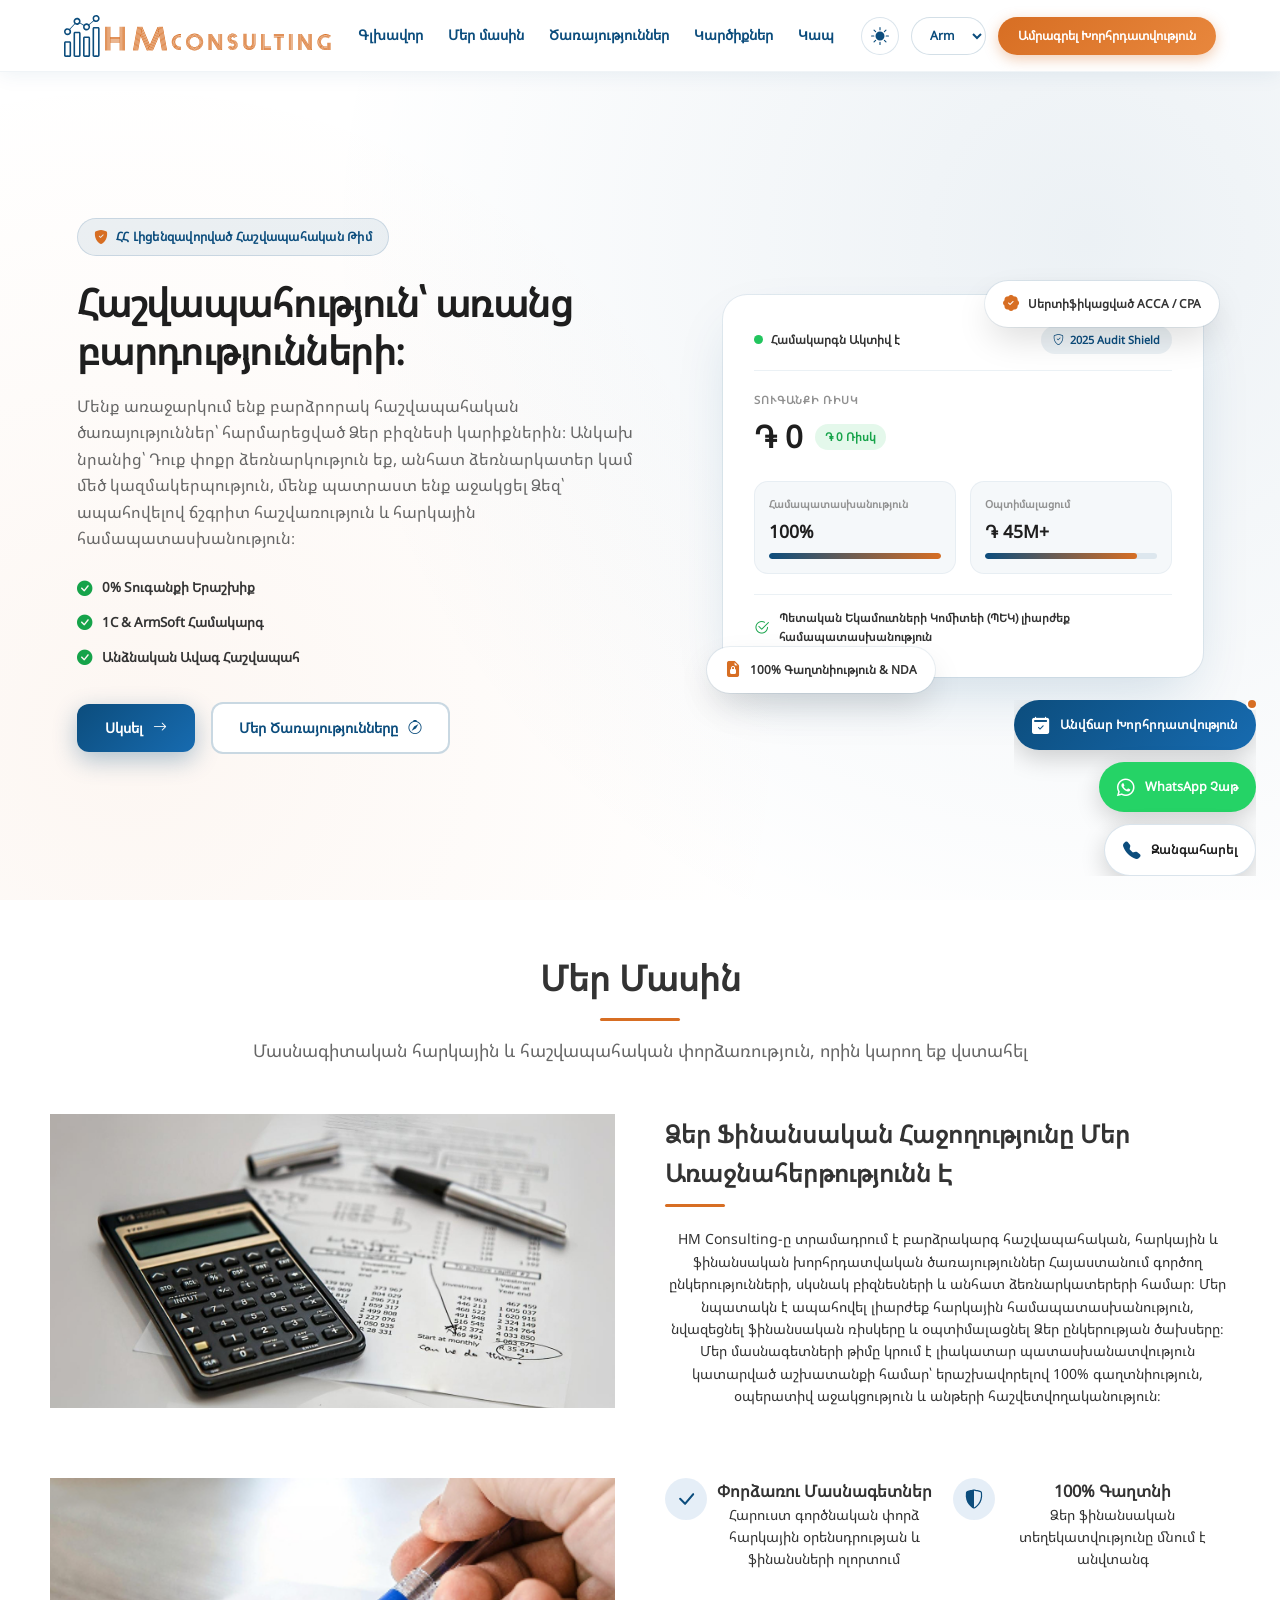
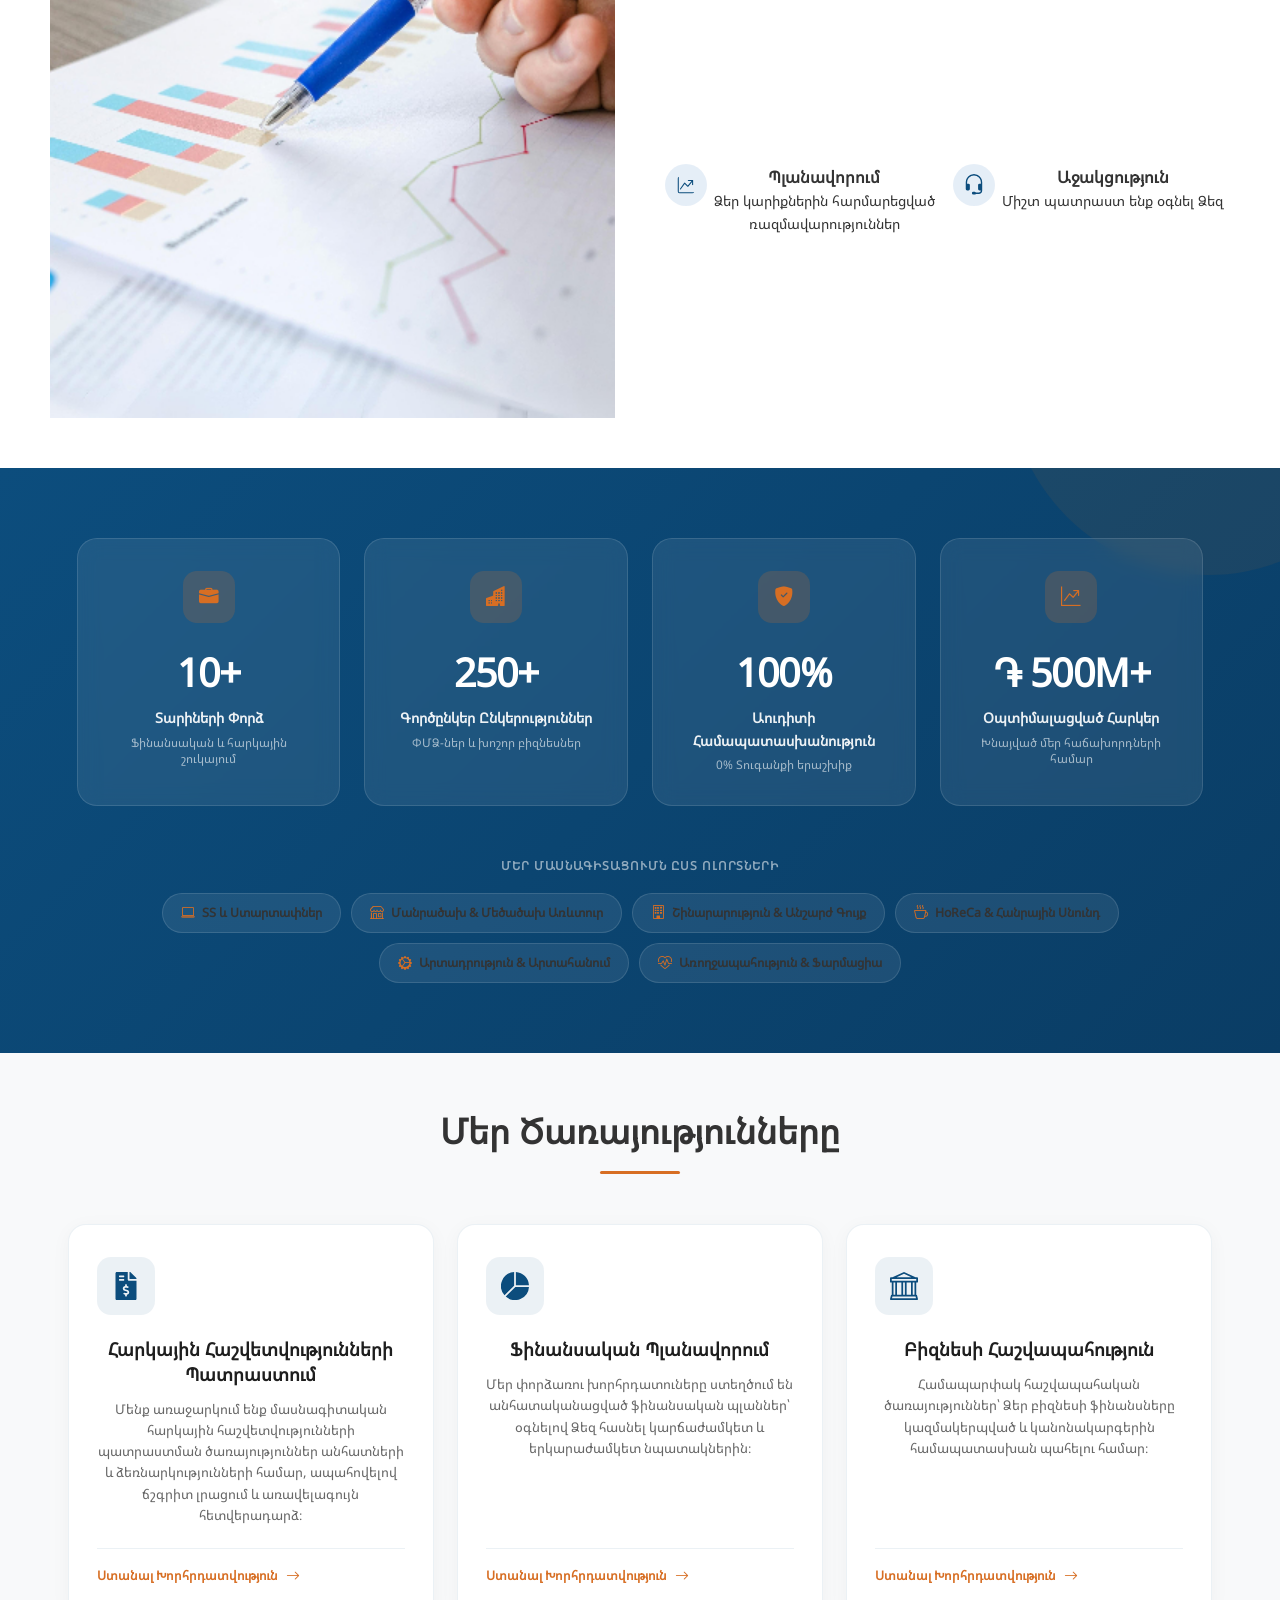
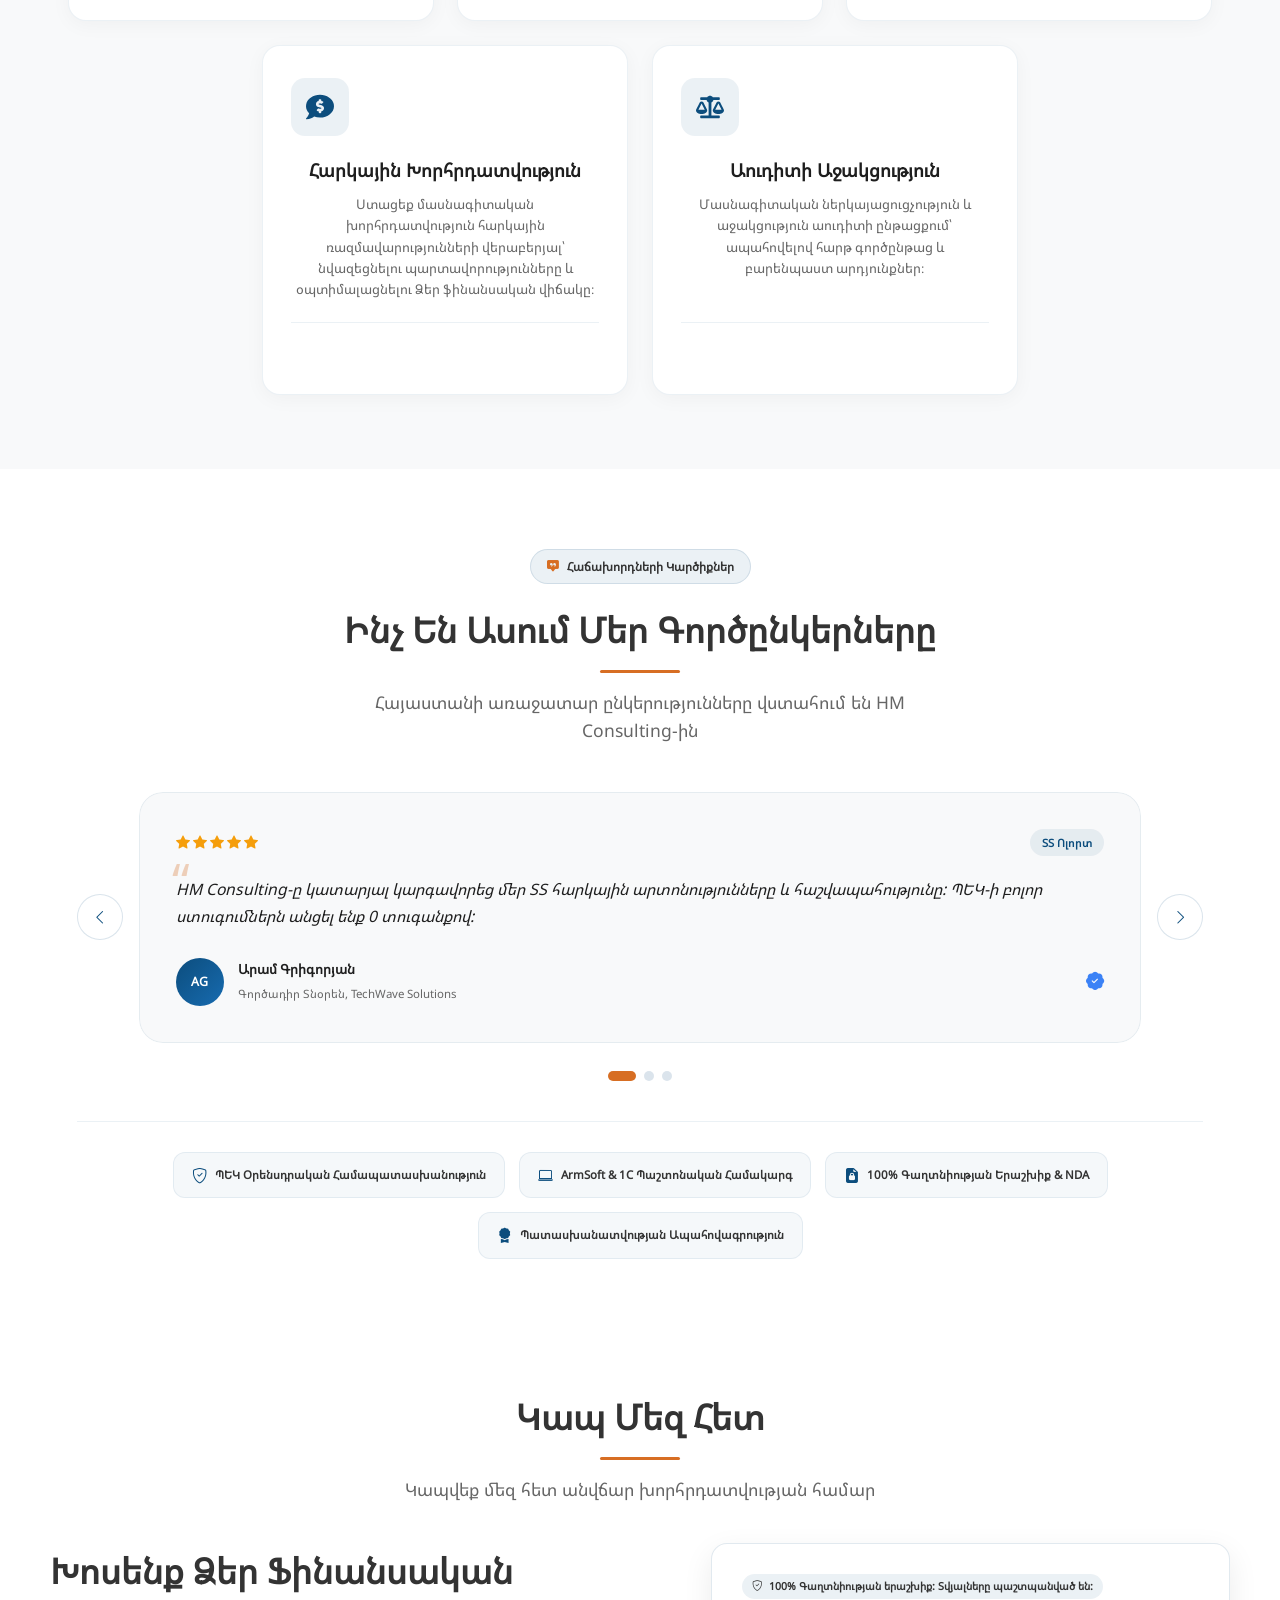
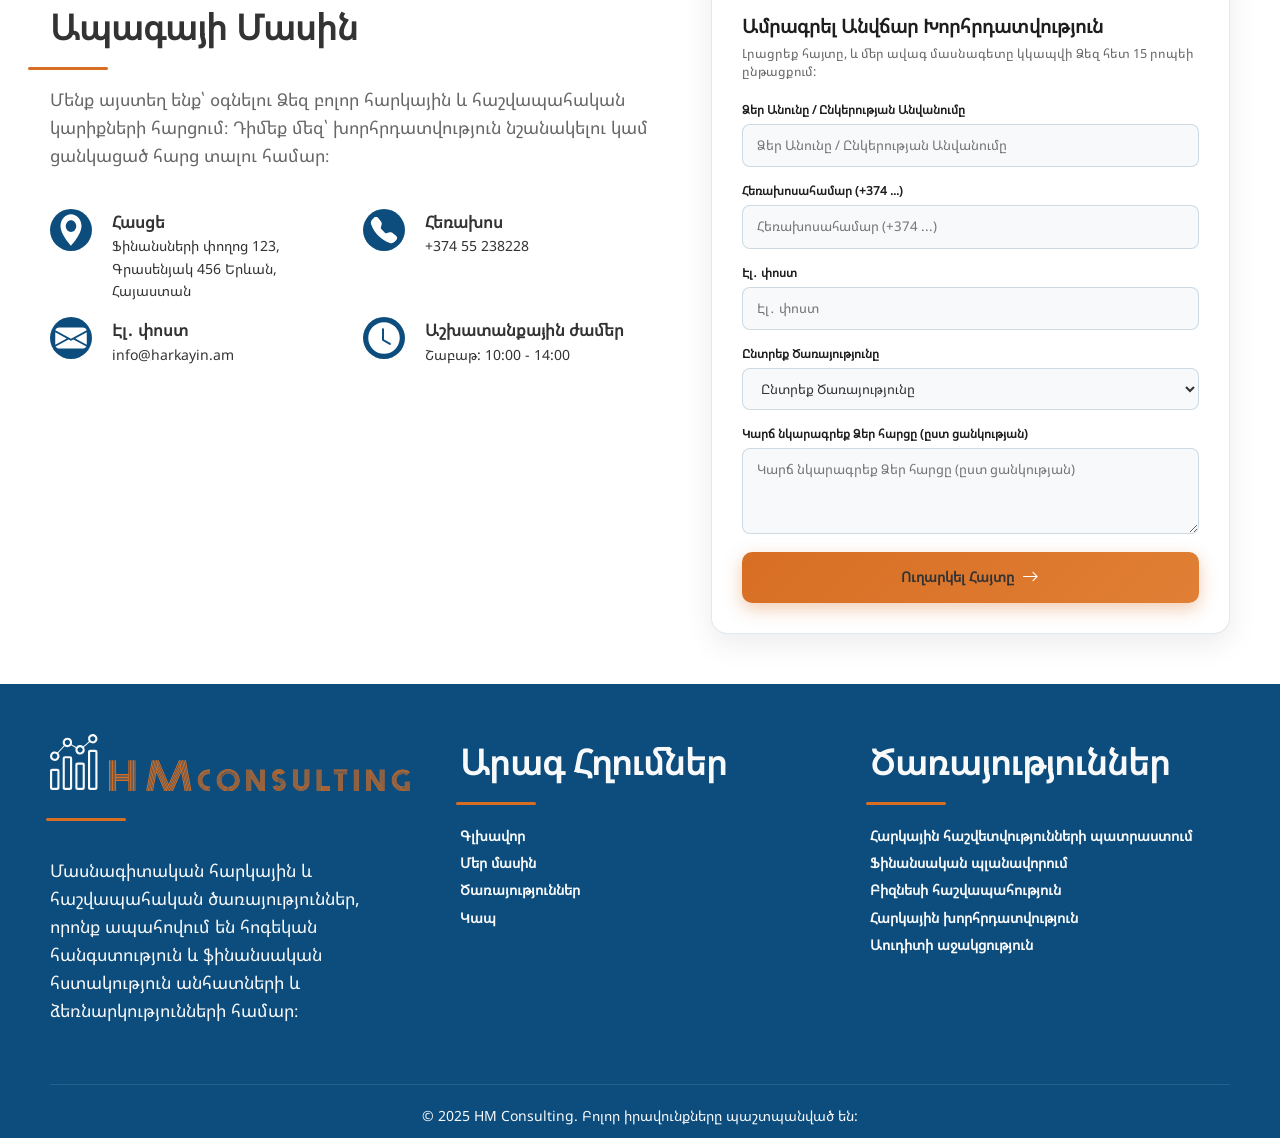
==== commit 38749712: "feat: create initial web application structure with HTML, CSS, JS, and language configuration" ====
--- a/hm/index.html
+++ b/hm/index.html
@@ -45,29 +45,88 @@
             <li><a data-i18n="text_1" href="#main"></a></li>
             <li><a data-i18n="text_2" href="#aboutUs"></a></li>
             <li><a data-i18n="text_3" href="#services"></a></li>
-
+            <li><a data-i18n="nav_reviews" href="#reviews"></a></li>
             <li><a data-i18n="text_5" href="#contactUs"></a></li>
         </ul>
-        <select style="padding: .5rem;" name="" id="languages" onchange="changeLanguage(this.value)">
-            <option value="hy" selected>Arm</option>
-            <option value="en">Eng</option>
-        </select>
+        <div class="header-actions">
+            <button type="button" id="colorMode" class="header-theme-btn" title="Toggle Theme" aria-label="Toggle Theme">
+                <svg class="bi bi-brightness-high-fill" fill="currentColor" height="20" viewbox="0 0 16 16" width="20"
+                    xmlns="http://www.w3.org/2000/svg">
+                    <path
+                        d="M12 8a4 4 0 1 1-8 0 4 4 0 0 1 8 0M8 0a.5.5 0 0 1 .5.5v2a.5.5 0 0 1-1 0v-2A.5.5 0 0 1 8 0m0 13a.5.5 0 0 1 .5.5v2a.5.5 0 0 1-1 0v-2A.5.5 0 0 1 8 13m8-5a.5.5 0 0 1-.5.5h-2a.5.5 0 0 1 0-1h2a.5.5 0 0 1 .5.5M3 8a.5.5 0 0 1-.5.5h-2a.5.5 0 0 1 0-1h2A.5.5 0 0 1 3 8m10.657-5.657a.5.5 0 0 1 0 .707l-1.414 1.415a.5.5 0 1 1-.707-.708l1.414-1.414a.5.5 0 0 1 .707 0m-9.193 9.193a.5.5 0 0 1 0 .707L3.05 13.657a.5.5 0 0 1-.707-.707l1.414-1.414a.5.5 0 0 1 .707 0m9.193 2.121a.5.5 0 0 1-.707 0l-1.414-1.414a.5.5 0 0 1 .707-.707l1.414 1.414a.5.5 0 0 1 0 .707M4.464 4.465a.5.5 0 0 1-.707 0L2.343 3.05a.5.5 0 1 1 .707-.707l1.414 1.414a.5.5 0 0 1 0 .708">
+                    </path>
+                </svg>
+            </button>
+            <select name="languages" id="languages" onchange="changeLanguage(this.value)">
+                <option value="hy" selected>Arm</option>
+                <option value="en">Eng</option>
+            </select>
+            <button type="button" id="headerCtaBtn" class="header-consult-btn" data-i18n="header_consult"></button>
+        </div>
     </header>
-    <div id="colorMode">
-        <svg class="bi bi-brightness-high-fill" fill="#d12424" height="30" viewbox="0 0 16 16" width="30"
-            xmlns="http://www.w3.org/2000/svg">
-            <path
-                d="M12 8a4 4 0 1 1-8 0 4 4 0 0 1 8 0M8 0a.5.5 0 0 1 .5.5v2a.5.5 0 0 1-1 0v-2A.5.5 0 0 1 8 0m0 13a.5.5 0 0 1 .5.5v2a.5.5 0 0 1-1 0v-2A.5.5 0 0 1 8 13m8-5a.5.5 0 0 1-.5.5h-2a.5.5 0 0 1 0-1h2a.5.5 0 0 1 .5.5M3 8a.5.5 0 0 1-.5.5h-2a.5.5 0 0 1 0-1h2A.5.5 0 0 1 3 8m10.657-5.657a.5.5 0 0 1 0 .707l-1.414 1.415a.5.5 0 1 1-.707-.708l1.414-1.414a.5.5 0 0 1 .707 0m-9.193 9.193a.5.5 0 0 1 0 .707L3.05 13.657a.5.5 0 0 1-.707-.707l1.414-1.414a.5.5 0 0 1 .707 0m9.193 2.121a.5.5 0 0 1-.707 0l-1.414-1.414a.5.5 0 0 1 .707-.707l1.414 1.414a.5.5 0 0 1 0 .707M4.464 4.465a.5.5 0 0 1-.707 0L2.343 3.05a.5.5 0 1 1 .707-.707l1.414 1.414a.5.5 0 0 1 0 .708">
-            </path>
-        </svg>
-    </div>
+
     <section id="main">
         <div id="mText">
+            <div class="hero-trust-badge">
+                <i class="bi bi-shield-fill-check"></i>
+                <span data-i18n="hero_badge"></span>
+            </div>
             <h1 data-i18n="text_6"></h1>
             <p data-i18n="text_7"></p>
+            <div class="hero-highlights">
+                <div class="hl-item"><i class="bi bi-check-circle-fill"></i> <span data-i18n="hero_hl1"></span></div>
+                <div class="hl-item"><i class="bi bi-check-circle-fill"></i> <span data-i18n="hero_hl2"></span></div>
+                <div class="hl-item"><i class="bi bi-check-circle-fill"></i> <span data-i18n="hero_hl3"></span></div>
+            </div>
             <div id="mBtns">
-                <button data-i18n="text_8" id="start"></button>
-                <button data-i18n="text_9" id="task"></button>
+                <button id="start" class="btn-hero-primary">
+                    <span data-i18n="text_8"></span>
+                    <i class="bi bi-arrow-right"></i>
+                </button>
+                <button id="task" class="btn-hero-secondary">
+                    <span data-i18n="text_9"></span>
+                    <i class="bi bi-compass"></i>
+                </button>
+            </div>
+        </div>
+
+        <div id="mVisual" class="hero-visual">
+            <div class="hero-glass-card">
+                <div class="card-top-bar">
+                    <div class="brand-tag">
+                        <span class="live-dot"></span>
+                        <span data-i18n="card_live_status"></span>
+                    </div>
+                    <span class="shield-tag"><i class="bi bi-shield-check"></i> 2025 Audit Shield</span>
+                </div>
+                <div class="card-hero-metric">
+                    <span class="metric-label" data-i18n="card_stat1_title"></span>
+                    <h2 class="metric-value">֏ 0 <span class="metric-pill" data-i18n="card_stat1_val"></span></h2>
+                </div>
+                <div class="card-metrics-grid">
+                    <div class="metric-mini">
+                        <span class="mini-label" data-i18n="card_stat2_title"></span>
+                        <strong class="mini-val" data-i18n="card_stat2_val">100%</strong>
+                        <div class="mini-bar"><div class="mini-bar-fill" style="width: 100%;"></div></div>
+                    </div>
+                    <div class="metric-mini">
+                        <span class="mini-label" data-i18n="card_stat3_title"></span>
+                        <strong class="mini-val" data-i18n="card_stat3_val">֏ 45M+</strong>
+                        <div class="mini-bar"><div class="mini-bar-fill" style="width: 88%;"></div></div>
+                    </div>
+                </div>
+                <div class="card-footer-pill">
+                    <i class="bi bi-check2-circle"></i>
+                    <span>Պետական Եկամուտների Կոմիտեի (ՊԵԿ) լիարժեք համապատասխանություն</span>
+                </div>
+            </div>
+            <div class="hero-floating-pill pill-top">
+                <i class="bi bi-patch-check-fill"></i>
+                <span data-i18n="card_badge1"></span>
+            </div>
+            <div class="hero-floating-pill pill-bottom">
+                <i class="bi bi-file-earmark-lock2-fill"></i>
+                <span data-i18n="card_badge2"></span>
             </div>
         </div>
     </section>
@@ -81,29 +140,7 @@
                     <div class="pic pic1"></div>
                     <div>
                         <h2 data-i18n="text_12"></h2>
-                        <p>Lorem ipsum dolor sit amet consectetur adipisicing elit. Amet omnis quod perspiciatis
-                            provident
-                            esse molestias quia quae quasi voluptatibus. Itaque necessitatibus pariatur architecto
-                            veritatis
-                            voluptatem quidem mollitia, numquam voluptates error libero in impedit blanditiis sunt omnis
-                            explicabo dolor aspernatur dicta velit at, placeat optio facere eius! Vel necessitatibus
-                            dicta
-                            hic magni nemo accusamus neque, exercitationem ipsa quos minima animi expedita non
-                            voluptatibus.
-                            Eveniet, commodi natus!
-                            Lorem ipsum dolor, sit amet consectetur adipisicing elit. Quisquam in inventore officia unde
-                            non, numquam ratione culpa nesciunt neque cum iure, repellat sed et veritatis! Accusantium
-                            maiores natus asperiores delectus beatae, aut nostrum, ipsum perspiciatis incidunt harum
-                            quisquam labore ab esse corrupti veniam eligendi placeat! Enim corrupti quisquam officia
-                            labore
-                            tempora facilis? Quisquam, dolores. Doloribus minus aliquam vitae? Praesentium eum alias
-                            ipsa,
-                            vero, totam et eos sapiente quam dolore quidem perspiciatis reprehenderit veritatis id.
-                            Maiores
-                            sed, odio mollitia animi dolorum quisquam perspiciatis laudantium numquam, placeat fugit
-                            nobis
-                            ipsam qui ipsa a corrupti fugiat commodi. Alias odit hic accusamus rerum temporibus.
-                        </p>
+                        <p data-i18n="text_13"></p>
                     </div>
                 </div>
                 <div id="abT">
@@ -167,100 +204,268 @@
             </div>
         </div>
     </section>
-    <div id="nums">
-        <div class="num">
-            <h2 class="counter" data-target="10">0</h2>
-            <p data-i18n="text_23"></p>
-        </div>
-        <div class="num">
-            <h2 class="counter" data-target="60">0</h2>
-            <p data-i18n="text_24"></p>
-        </div>
-        <div class="num">
-            <h2 class="counter" data-target="60">0</h2>
-            <p data-i18n="text_25"></p>
-        </div>
-        <div class="num">
-            <h2 class="counter" data-target="5">0</h2>
-            <p data-i18n="text_26"></p>
-        </div>
-    </div>
+    <section id="numbers" class="numbers-section">
+        <div class="numbers-container">
+            <div class="numbers-grid">
+                <div class="num-card">
+                    <div class="num-icon"><i class="bi bi-briefcase-fill"></i></div>
+                    <div class="num-metric">
+                        <h2 class="counter" data-target="10" data-suffix="+">0</h2>
+                    </div>
+                    <h3 data-i18n="stat_exp_title"></h3>
+                    <p data-i18n="stat_exp_sub"></p>
+                </div>
+                <div class="num-card">
+                    <div class="num-icon"><i class="bi bi-buildings-fill"></i></div>
+                    <div class="num-metric">
+                        <h2 class="counter" data-target="250" data-suffix="+">0</h2>
+                    </div>
+                    <h3 data-i18n="stat_clients_title"></h3>
+                    <p data-i18n="stat_clients_sub"></p>
+                </div>
+                <div class="num-card">
+                    <div class="num-icon"><i class="bi bi-shield-fill-check"></i></div>
+                    <div class="num-metric">
+                        <h2 class="counter" data-target="100" data-suffix="%">0</h2>
+                    </div>
+                    <h3 data-i18n="stat_audit_title"></h3>
+                    <p data-i18n="stat_audit_sub"></p>
+                </div>
+                <div class="num-card">
+                    <div class="num-icon"><i class="bi bi-graph-up-arrow"></i></div>
+                    <div class="num-metric">
+                        <h2 class="counter" data-target="500" data-prefix="֏ " data-suffix="M+">0</h2>
+                    </div>
+                    <h3 data-i18n="stat_capital_title"></h3>
+                    <p data-i18n="stat_capital_sub"></p>
+                </div>
+            </div>
+
+            <div class="industries-bar">
+                <h4 class="industries-title" data-i18n="industries_title"></h4>
+                <div class="industries-pills">
+                    <div class="ind-pill"><i class="bi bi-laptop"></i> <span data-i18n="ind_it"></span></div>
+                    <div class="ind-pill"><i class="bi bi-shop"></i> <span data-i18n="ind_trade"></span></div>
+                    <div class="ind-pill"><i class="bi bi-building"></i> <span data-i18n="ind_const"></span></div>
+                    <div class="ind-pill"><i class="bi bi-cup-hot"></i> <span data-i18n="ind_horeca"></span></div>
+                    <div class="ind-pill"><i class="bi bi-gear-wide-connected"></i> <span data-i18n="ind_prod"></span></div>
+                    <div class="ind-pill"><i class="bi bi-heart-pulse"></i> <span data-i18n="ind_med"></span></div>
+                </div>
+            </div>
+        </div>
+    </section>
     <section id="services">
         <div id="serv">
             <h2 class="hh" data-i18n="text_27"></h2>
-            <p class="pp" data-i18n="text_28"></p>
-        </div>
-        <div id="ser">
-            <!-- <div class="row"> -->
+                    <div id="ser">
             <div class="service" id="tax">
-                <svg viewbox="-64 0 512 512" xmlns="http://www.w3.org/2000/svg">
-                    <path
-                        d="M377 105L279.1 7c-4.5-4.5-10.6-7-17-7H256v128h128v-6.1c0-6.3-2.5-12.4-7-16.9zm-153 31V0H24C10.7 0 0 10.7 0 24v464c0 13.3 10.7 24 24 24h336c13.3 0 24-10.7 24-24V160H248c-13.2 0-24-10.8-24-24zM64 72c0-4.42 3.58-8 8-8h80c4.42 0 8 3.58 8 8v16c0 4.42-3.58 8-8 8H72c-4.42 0-8-3.58-8-8V72zm0 80v-16c0-4.42 3.58-8 8-8h80c4.42 0 8 3.58 8 8v16c0 4.42-3.58 8-8 8H72c-4.42 0-8-3.58-8-8zm144 263.88V440c0 4.42-3.58 8-8 8h-16c-4.42 0-8-3.58-8-8v-24.29c-11.29-.58-22.27-4.52-31.37-11.35-3.9-2.93-4.1-8.77-.57-12.14l11.75-11.21c2.77-2.64 6.89-2.76 10.13-.73 3.87 2.42 8.26 3.72 12.82 3.72h28.11c6.5 0 11.8-5.92 11.8-13.19 0-5.95-3.61-11.19-8.77-12.73l-45-13.5c-18.59-5.58-31.58-23.42-31.58-43.39 0-24.52 19.05-44.44 42.67-45.07V232c0-4.42 3.58-8 8-8h16c4.42 0 8 3.58 8 8v24.29c11.29.58 22.27 4.51 31.37 11.35 3.9 2.93 4.1 8.77.57 12.14l-11.75 11.21c-2.77 2.64-6.89 2.76-10.13.73-3.87-2.43-8.26-3.72-12.82-3.72h-28.11c-6.5 0-11.8 5.92-11.8 13.19 0 5.95 3.61 11.19 8.77 12.73l45 13.5c18.59 5.58 31.58 23.42 31.58 43.39 0 24.53-19.05 44.44-42.67 45.07z">
-                    </path>
-                </svg>
-                <div>
+                <div class="service-icon-box">
+                    <svg viewbox="-64 0 512 512" xmlns="http://www.w3.org/2000/svg">
+                        <path
+                            d="M377 105L279.1 7c-4.5-4.5-10.6-7-17-7H256v128h128v-6.1c0-6.3-2.5-12.4-7-16.9zm-153 31V0H24C10.7 0 0 10.7 0 24v464c0 13.3 10.7 24 24 24h336c13.3 0 24-10.7 24-24V160H248c-13.2 0-24-10.8-24-24zM64 72c0-4.42 3.58-8 8-8h80c4.42 0 8 3.58 8 8v16c0 4.42-3.58 8-8 8H72c-4.42 0-8-3.58-8-8V72zm0 80v-16c0-4.42 3.58-8 8-8h80c4.42 0 8 3.58 8 8v16c0 4.42-3.58 8-8 8H72c-4.42 0-8-3.58-8-8zm144 263.88V440c0 4.42-3.58 8-8 8h-16c-4.42 0-8-3.58-8-8v-24.29c-11.29-.58-22.27-4.52-31.37-11.35-3.9-2.93-4.1-8.77-.57-12.14l11.75-11.21c2.77-2.64 6.89-2.76 10.13-.73 3.87 2.42 8.26 3.72 12.82 3.72h28.11c6.5 0 11.8-5.92 11.8-13.19 0-5.95-3.61-11.19-8.77-12.73l-45-13.5c-18.59-5.58-31.58-23.42-31.58-43.39 0-24.52 19.05-44.44 42.67-45.07V232c0-4.42 3.58-8 8-8h16c4.42 0 8 3.58 8 8v24.29c11.29.58 22.27 4.51 31.37 11.35 3.9 2.93 4.1 8.77.57 12.14l-11.75 11.21c-2.77 2.64-6.89 2.76-10.13.73-3.87-2.43-8.26-3.72-12.82-3.72h-28.11c-6.5 0-11.8 5.92-11.8 13.19 0-5.95 3.61 11.19 8.77 12.73l45 13.5c18.59 5.58 31.58 23.42 31.58 43.39 0 24.53-19.05 44.44-42.67 45.07z">
+                        </path>
+                    </svg>
+                </div>
+                <div class="service-content">
                     <h2 data-i18n="text_29"></h2>
                     <p data-i18n="text_30"></p>
                 </div>
+                <div class="service-action">
+                    <span data-i18n="service_learn"></span>
+                    <i class="bi bi-arrow-right"></i>
+                </div>
             </div>
             <div class="service" id="fin">
-                <svg class="bi bi-pie-chart-fill" viewbox="0 0 16 16" xmlns="http://www.w3.org/2000/svg">
-                    <path
-                        d="M15.985 8.5H8.207l-5.5 5.5a8 8 0 0 0 13.277-5.5zM2 13.292A8 8 0 0 1 7.5.015v7.778zM8.5.015V7.5h7.485A8 8 0 0 0 8.5.015">
-                    </path>
-                </svg>
-                <div>
+                <div class="service-icon-box">
+                    <svg class="bi bi-pie-chart-fill" viewbox="0 0 16 16" xmlns="http://www.w3.org/2000/svg">
+                        <path
+                            d="M15.985 8.5H8.207l-5.5 5.5a8 8 0 0 0 13.277-5.5zM2 13.292A8 8 0 0 1 7.5.015v7.778zM8.5.015V7.5h7.485A8 8 0 0 0 8.5.015">
+                        </path>
+                    </svg>
+                </div>
+                <div class="service-content">
                     <h2 data-i18n="text_31"></h2>
                     <p data-i18n="text_32"></p>
                 </div>
+                <div class="service-action">
+                    <span data-i18n="service_learn"></span>
+                    <i class="bi bi-arrow-right"></i>
+                </div>
             </div>
             <div class="service" id="buss">
-                <svg class="bi bi-bank" viewbox="0 0 16 16" xmlns="http://www.w3.org/2000/svg">
-                    <path
-                        d="m8 0 6.61 3h.89a.5.5 0 0 1 .5.5v2a.5.5 0 0 1-.5.5H15v7a.5.5 0 0 1 .485.38l.5 2a.498.498 0 0 1-.485.62H.5a.498.498 0 0 1-.485-.62l.5-2A.5.5 0 0 1 1 13V6H.5a.5.5 0 0 1-.5-.5v-2A.5.5 0 0 1 .5 3h.89zM3.777 3h8.447L8 1zM2 6v7h1V6zm2 0v7h2.5V6zm3.5 0v7h1V6zm2 0v7H12V6zM13 6v7h1V6zm2-1V4H1v1zm-.39 9H1.39l-.25 1h13.72z">
-                    </path>
-                </svg>
-                <div>
+                <div class="service-icon-box">
+                    <svg class="bi bi-bank" viewbox="0 0 16 16" xmlns="http://www.w3.org/2000/svg">
+                        <path
+                            d="m8 0 6.61 3h.89a.5.5 0 0 1 .5.5v2a.5.5 0 0 1-.5.5H15v7a.5.5 0 0 1 .485.38l.5 2a.498.498 0 0 1-.485.62H.5a.498.498 0 0 1-.485-.62l.5-2A.5.5 0 0 1 1 13V6H.5a.5.5 0 0 1-.5-.5v-2A.5.5 0 0 1 .5 3h.89zM3.777 3h8.447L8 1zM2 6v7h1V6zm2 0v7h2.5V6zm3.5 0v7h1V6zm2 0v7H12V6zM13 6v7h1V6zm2-1V4H1v1zm-.39 9H1.39l-.25 1h13.72z">
+                        </path>
+                    </svg>
+                </div>
+                <div class="service-content">
                     <h2 data-i18n="text_33"></h2>
                     <p data-i18n="text_34"></p>
                 </div>
-            </div>
-            <!-- </div> -->
-            <!-- <div class="row"> -->
+                <div class="service-action">
+                    <span data-i18n="service_learn"></span>
+                    <i class="bi bi-arrow-right"></i>
+                </div>
+            </div>
             <div class="service" id="tAdv">
-                <svg viewbox="0 0 512 512" xmlns="http://www.w3.org/2000/svg">
-                    <path
-                        d="M256 32C114.62 32 0 125.12 0 240c0 49.56 21.41 95.01 57.02 130.74C44.46 421.05 2.7 465.97 2.2 466.5A7.995 7.995 0 0 0 8 480c66.26 0 115.99-31.75 140.6-51.38C181.29 440.93 217.59 448 256 448c141.38 0 256-93.12 256-208S397.38 32 256 32zm24 302.44V352c0 8.84-7.16 16-16 16h-16c-8.84 0-16-7.16-16-16v-17.73c-11.42-1.35-22.28-5.19-31.78-11.46-6.22-4.11-6.82-13.11-1.55-18.38l17.52-17.52c3.74-3.74 9.31-4.24 14.11-2.03 3.18 1.46 6.66 2.22 10.26 2.22h32.78c4.66 0 8.44-3.78 8.44-8.42 0-3.75-2.52-7.08-6.12-8.11l-50.07-14.3c-22.25-6.35-40.01-24.71-42.91-47.67-4.05-32.07 19.03-59.43 49.32-63.05V128c0-8.84 7.16-16 16-16h16c8.84 0 16 7.16 16 16v17.73c11.42 1.35 22.28 5.19 31.78 11.46 6.22 4.11 6.82 13.11 1.55 18.38l-17.52 17.52c-3.74 3.74-9.31 4.24-14.11 2.03a24.516 24.516 0 0 0-10.26-2.22h-32.78c-4.66 0-8.44 3.78-8.44 8.42 0 3.75 2.52 7.08 6.12 8.11l50.07 14.3c22.25 6.36 40.01 24.71 42.91 47.67 4.05 32.06-19.03 59.42-49.32 63.04z">
-                    </path>
-                </svg>
-                <div>
+                <div class="service-icon-box">
+                    <svg viewbox="0 0 512 512" xmlns="http://www.w3.org/2000/svg">
+                        <path
+                            d="M256 32C114.62 32 0 125.12 0 240c0 49.56 21.41 95.01 57.02 130.74C44.46 421.05 2.7 465.97 2.2 466.5A7.995 7.995 0 0 0 8 480c66.26 0 115.99-31.75 140.6-51.38C181.29 440.93 217.59 448 256 448c141.38 0 256-93.12 256-208S397.38 32 256 32zm24 302.44V352c0 8.84-7.16 16-16 16h-16c-8.84 0-16-7.16-16-16v-17.73c-11.42-1.35-22.28-5.19-31.78-11.46-6.22-4.11-6.82-13.11-1.55-18.38l17.52-17.52c3.74-3.74 9.31-4.24 14.11-2.03 3.18 1.46 6.66 2.22 10.26 2.22h32.78c4.66 0 8.44-3.78 8.44-8.42 0-3.75-2.52-7.08-6.12-8.11l-50.07-14.3c-22.25-6.35-40.01-24.71-42.91-47.67-4.05-32.07 19.03-59.43 49.32-63.05V128c0-8.84 7.16-16 16-16h16c8.84 0 16 7.16 16 16v17.73c11.42 1.35 22.28 5.19 31.78 11.46 6.22 4.11 6.82 13.11 1.55 18.38l-17.52 17.52c-3.74 3.74-9.31 4.24-14.11 2.03a24.516 24.516 0 0 0-10.26-2.22h-32.78c-4.66 0-8.44 3.78-8.44 8.42 0 3.75 2.52 7.08 6.12 8.11l50.07 14.3c22.25 6.36 40.01 24.71 42.91 47.67 4.05 32.06-19.03 59.42-49.32 63.04z">
+                        </path>
+                    </svg>
+                </div>
+                <div class="service-content">
                     <h2 data-i18n="text_35"></h2>
                     <p data-i18n="text_36"></p>
                 </div>
+                <div class="service-action">
+                    <span data-i18n="service_learn"></span>
+                    <i class="bi bi-arrow-right"></i>
+                </div>
             </div>
             <div class="service" id="aud">
-                <svg viewbox="0 -64 640 640" xmlns="http://www.w3.org/2000/svg">
-                    <path
-                        d="M256 336h-.02c0-16.18 1.34-8.73-85.05-181.51-17.65-35.29-68.19-35.36-85.87 0C-2.06 328.75.02 320.33.02 336H0c0 44.18 57.31 80 128 80s128-35.82 128-80zM128 176l72 144H56l72-144zm511.98 160c0-16.18 1.34-8.73-85.05-181.51-17.65-35.29-68.19-35.36-85.87 0-87.12 174.26-85.04 165.84-85.04 181.51H384c0 44.18 57.31 80 128 80s128-35.82 128-80h-.02zM440 320l72-144 72 144H440zm88 128H352V153.25c23.51-10.29 41.16-31.48 46.39-57.25H528c8.84 0 16-7.16 16-16V48c0-8.84-7.16-16-16-16H383.64C369.04 12.68 346.09 0 320 0s-49.04 12.68-63.64 32H112c-8.84 0-16 7.16-16 16v32c0 8.84 7.16 16 16 16h129.61c5.23 25.76 22.87 46.96 46.39 57.25V448H112c-8.84 0-16 7.16-16 16v32c0 8.84 7.16 16 16 16h416c8.84 0 16-7.16 16-16v-32c0-8.84-7.16-16-16-16z">
-                    </path>
-                </svg>
-                <div>
+                <div class="service-icon-box">
+                    <svg viewbox="0 -64 640 640" xmlns="http://www.w3.org/2000/svg">
+                        <path
+                            d="M256 336h-.02c0-16.18 1.34-8.73-85.05-181.51-17.65-35.29-68.19-35.36-85.87 0C-2.06 328.75.02 320.33.02 336H0c0 44.18 57.31 80 128 80s128-35.82 128-80zM128 176l72 144H56l72-144zm511.98 160c0-16.18 1.34-8.73-85.05-181.51-17.65-35.29-68.19-35.36-85.87 0-87.12 174.26-85.04 165.84-85.04 181.51H384c0 44.18 57.31 80 128 80s128-35.82 128-80h-.02zM440 320l72-144 72 144H440zm88 128H352V153.25c23.51-10.29 41.16-31.48 46.39-57.25H528c8.84 0 16-7.16 16-16V48c0-8.84-7.16-16-16-16H383.64C369.04 12.68 346.09 0 320 0s-49.04 12.68-63.64 32H112c-8.84 0-16 7.16-16 16v32c0 8.84 7.16 16 16 16h129.61c5.23 25.76 22.87 46.96 46.39 57.25V448H112c-8.84 0-16 7.16-16 16v32c0 8.84 7.16 16 16 16h416c8.84 0 16-7.16 16-16v-32c0-8.84-7.16-16-16-16z">
+                        </path>
+                    </svg>
+                </div>
+                <div class="service-content">
                     <h2 data-i18n="text_37"></h2>
                     <p data-i18n="text_38"></p>
                 </div>
-            </div>
-            <div class="service" id="inh">
-                <svg viewbox="0 -32 576 576" xmlns="http://www.w3.org/2000/svg">
-                    <path
-                        d="M271.06,144.3l54.27,14.3a8.59,8.59,0,0,1,6.63,8.1c0,4.6-4.09,8.4-9.12,8.4h-35.6a30,30,0,0,1-11.19-2.2c-5.24-2.2-11.28-1.7-15.3,2l-19,17.5a11.68,11.68,0,0,0-2.25,2.66,11.42,11.42,0,0,0,3.88,15.74,83.77,83.77,0,0,0,34.51,11.5V240c0,8.8,7.83,16,17.37,16h17.37c9.55,0,17.38-7.2,17.38-16V222.4c32.93-3.6,57.84-31,53.5-63-3.15-23-22.46-41.3-46.56-47.7L282.68,97.4a8.59,8.59,0,0,1-6.63-8.1c0-4.6,4.09-8.4,9.12-8.4h35.6A30,30,0,0,1,332,83.1c5.23,2.2,11.28,1.7,15.3-2l19-17.5A11.31,11.31,0,0,0,368.47,61a11.43,11.43,0,0,0-3.84-15.78,83.82,83.82,0,0,0-34.52-11.5V16c0-8.8-7.82-16-17.37-16H295.37C285.82,0,278,7.2,278,16V33.6c-32.89,3.6-57.85,31-53.51,63C227.63,119.6,247,137.9,271.06,144.3ZM565.27,328.1c-11.8-10.7-30.2-10-42.6,0L430.27,402a63.64,63.64,0,0,1-40,14H272a16,16,0,0,1,0-32h78.29c15.9,0,30.71-10.9,33.25-26.6a31.2,31.2,0,0,0,.46-5.46A32,32,0,0,0,352,320H192a117.66,117.66,0,0,0-74.1,26.29L71.4,384H16A16,16,0,0,0,0,400v96a16,16,0,0,0,16,16H372.77a64,64,0,0,0,40-14L564,377a32,32,0,0,0,1.28-48.9Z">
-                    </path>
-                </svg>
-                <div>
-                    <h2 data-i18n="text_39"></h2>
-                    <p data-i18n="text_40"></p>
-                </div>
-            </div>
+                <div class="service-action">
+                    <span data-i18n="service_learn"></span>
+                    <i class="bi bi-arrow-right"></i>
+                </div>
+            </div>
+        </div>     </div>
             <!-- </div> -->
+        </div>
+    </section>
+
+    <!-- Social Proof & Client Testimonials Section -->
+    <section id="reviews" class="reviews-section">
+        <div class="reviews-container">
+            <div class="reviews-header">
+                <div class="section-tag"><i class="bi bi-chat-square-quote-fill"></i> <span data-i18n="reviews_badge"></span></div>
+                <h2 class="hh" data-i18n="reviews_title"></h2>
+                <p class="pp" data-i18n="reviews_subtitle"></p>
+            </div>
+
+            <div class="testimonials-slider">
+                <button type="button" id="revPrev" class="carousel-nav-btn prev-btn" aria-label="Previous Review">
+                    <i class="bi bi-chevron-left"></i>
+                </button>
+
+                <div class="testimonials-viewport">
+                    <div id="revTrack" class="testimonials-track">
+                        <!-- Review Card 1 -->
+                        <div class="testimonial-card">
+                            <div class="card-header-row">
+                                <div class="rating-stars">
+                                    <i class="bi bi-star-fill"></i>
+                                    <i class="bi bi-star-fill"></i>
+                                    <i class="bi bi-star-fill"></i>
+                                    <i class="bi bi-star-fill"></i>
+                                    <i class="bi bi-star-fill"></i>
+                                </div>
+                                <span class="ind-tag" data-i18n="rev1_tag"></span>
+                            </div>
+                            <blockquote class="testimonial-quote" data-i18n="rev1_quote"></blockquote>
+                            <div class="client-meta">
+                                <div class="client-avatar avatar-1">AG</div>
+                                <div class="client-info">
+                                    <h4 data-i18n="rev1_author"></h4>
+                                    <span data-i18n="rev1_role"></span>
+                                </div>
+                                <i class="bi bi-patch-check-fill verified-badge" title="Verified Client"></i>
+                            </div>
+                        </div>
+
+                        <!-- Review Card 2 -->
+                        <div class="testimonial-card">
+                            <div class="card-header-row">
+                                <div class="rating-stars">
+                                    <i class="bi bi-star-fill"></i>
+                                    <i class="bi bi-star-fill"></i>
+                                    <i class="bi bi-star-fill"></i>
+                                    <i class="bi bi-star-fill"></i>
+                                    <i class="bi bi-star-fill"></i>
+                                </div>
+                                <span class="ind-tag" data-i18n="rev2_tag"></span>
+                            </div>
+                            <blockquote class="testimonial-quote" data-i18n="rev2_quote"></blockquote>
+                            <div class="client-meta">
+                                <div class="client-avatar avatar-2">AS</div>
+                                <div class="client-info">
+                                    <h4 data-i18n="rev2_author"></h4>
+                                    <span data-i18n="rev2_role"></span>
+                                </div>
+                                <i class="bi bi-patch-check-fill verified-badge" title="Verified Client"></i>
+                            </div>
+                        </div>
+
+                        <!-- Review Card 3 -->
+                        <div class="testimonial-card">
+                            <div class="card-header-row">
+                                <div class="rating-stars">
+                                    <i class="bi bi-star-fill"></i>
+                                    <i class="bi bi-star-fill"></i>
+                                    <i class="bi bi-star-fill"></i>
+                                    <i class="bi bi-star-fill"></i>
+                                    <i class="bi bi-star-fill"></i>
+                                </div>
+                                <span class="ind-tag" data-i18n="rev3_tag"></span>
+                            </div>
+                            <blockquote class="testimonial-quote" data-i18n="rev3_quote"></blockquote>
+                            <div class="client-meta">
+                                <div class="client-avatar avatar-3">KH</div>
+                                <div class="client-info">
+                                    <h4 data-i18n="rev3_author"></h4>
+                                    <span data-i18n="rev3_role"></span>
+                                </div>
+                                <i class="bi bi-patch-check-fill verified-badge" title="Verified Client"></i>
+                            </div>
+                        </div>
+                    </div>
+                </div>
+
+                <button type="button" id="revNext" class="carousel-nav-btn next-btn" aria-label="Next Review">
+                    <i class="bi bi-chevron-right"></i>
+                </button>
+            </div>
+
+            <!-- Dots Indicator -->
+            <div id="revDots" class="carousel-dots">
+                <span class="dot active" data-index="0"></span>
+                <span class="dot" data-index="1"></span>
+                <span class="dot" data-index="2"></span>
+            </div>
+
+            <!-- Trust Accreditation Ribbons -->
+            <div class="trust-ribbon">
+                <div class="trust-ribbon-item">
+                    <i class="bi bi-shield-check"></i>
+                    <span data-i18n="badge_pek"></span>
+                </div>
+                <div class="trust-ribbon-item">
+                    <i class="bi bi-laptop"></i>
+                    <span data-i18n="badge_software"></span>
+                </div>
+                <div class="trust-ribbon-item">
+                    <i class="bi bi-file-earmark-lock2-fill"></i>
+                    <span data-i18n="badge_nda"></span>
+                </div>
+                <div class="trust-ribbon-item">
+                    <i class="bi bi-award-fill"></i>
+                    <span data-i18n="badge_insured"></span>
+                </div>
+            </div>
         </div>
     </section>
 
@@ -269,7 +474,7 @@
             <h2 class="hh" data-i18n="text_42"></h2>
             <p class="pp" data-i18n="text_43"></p>
         </div>
-        <div class="con" data-i18n="text_53">
+        <div class="con">
             <div id="cont">
                 <div class="future">
                     <h2 class="hh" data-i18n="text_44"></h2>
@@ -296,7 +501,7 @@
                         </svg>
                         <div>
                             <h3 data-i18n="text_48"></h3>
-                            <p>(+374) 10 123-456</p>
+                            <p><a href="tel:+37455238228" style="color: inherit; text-decoration: none;">+374 55 238228</a></p>
                         </div>
                     </div>
                     <!-- </div> -->
@@ -327,6 +532,49 @@
                 </div>
             </div>
 
+            <!-- High-Converting On-Page Consultation Form -->
+            <form id="contUs" class="consultation-form onpage-form">
+                <div class="form-header">
+                    <span class="form-badge"><i class="bi bi-shield-check"></i> <span data-i18n="form_guarantee"></span></span>
+                    <h3 data-i18n="modal_title"></h3>
+                    <p data-i18n="modal_subtitle"></p>
+                </div>
+                <div class="form-field">
+                    <label data-i18n="form_name"></label>
+                    <input type="text" name="name" required placeholder="Ձեր Անունը / Ընկերությունը" data-i18n-ph="form_name" />
+                </div>
+                <div class="form-field">
+                    <label data-i18n="form_phone"></label>
+                    <input type="tel" name="phone" required placeholder="+374 (__) __-__-__" data-i18n-ph="form_phone" />
+                </div>
+                <div class="form-field">
+                    <label data-i18n="form_email"></label>
+                    <input type="email" name="email" placeholder="example@mail.com" data-i18n-ph="form_email" />
+                </div>
+                <div class="form-field">
+                    <label data-i18n="form_service"></label>
+                    <select name="service" required>
+                        <option value="" disabled selected data-i18n="form_service"></option>
+                        <option value="tax" data-i18n="form_service_tax"></option>
+                        <option value="accounting" data-i18n="form_service_acc"></option>
+                        <option value="audit" data-i18n="form_service_audit"></option>
+                        <option value="financial_planning" data-i18n="form_service_fin"></option>
+                    </select>
+                </div>
+                <div class="form-field">
+                    <label data-i18n="form_message"></label>
+                    <textarea name="message" id="message" rows="3" placeholder="Կարճ նկարագրեք Ձեր հարցը..." data-i18n-ph="form_message"></textarea>
+                </div>
+                <button type="submit" id="submit" class="form-submit-btn">
+                    <span class="btn-text" data-i18n="form_submit"></span>
+                    <i class="bi bi-arrow-right"></i>
+                </button>
+                <div id="onpageSuccess" class="form-success-message" style="display: none;">
+                    <i class="bi bi-check-circle-fill"></i>
+                    <strong data-i18n="form_success_title"></strong>
+                    <span data-i18n="form_success_desc"></span>
+                </div>
+            </form>
         </div>
     </section>
     <footer id="footer">
@@ -360,7 +608,7 @@
             </div>
             <div class="foot">
                 <h1 class="hh" data-i18n="text_55"></h1>
-                <ol data-i18n="text_59">
+                <ol>
                     <li><a data-i18n="text_56" href="#main"></a></li>
                     <li><a data-i18n="text_57" href="#aboutUs"></a></li>
                     <li><a data-i18n="text_58" href="#services"></a></li>
@@ -376,7 +624,6 @@
                     <li><a data-i18n="text_64" href="#services"></a></li>
                     <li><a data-i18n="text_65" href="#tax"></a></li>
                     <li><a data-i18n="text_66" href="#tax"></a></li>
-                    <li><a data-i18n="text_67" href="#tax"></a></li>
                 </ol>
             </div>
         </div>
@@ -384,6 +631,76 @@
             <p data-i18n="text_68"></p>
         </div>
     </footer>
+
+    <!-- Floating WhatsApp / Call / Consultation Quick Action Dock -->
+    <div id="floatingQuickActions" class="floating-dock">
+        <button id="floatingBookBtn" class="floating-btn floating-book" title="Book Free Consultation" aria-label="Book Consultation">
+            <span class="floating-pulse"></span>
+            <i class="bi bi-calendar2-check-fill"></i>
+            <span class="floating-label" data-i18n="floating_book"></span>
+        </button>
+        <a id="floatingWhatsappBtn" class="floating-btn floating-wa" href="https://wa.me/37455238228" target="_blank" rel="noopener noreferrer" title="WhatsApp Chat" aria-label="WhatsApp">
+            <i class="bi bi-whatsapp"></i>
+            <span class="floating-label" data-i18n="floating_whatsapp"></span>
+        </a>
+        <a id="floatingCallBtn" class="floating-btn floating-call" href="tel:+37455238228" title="Direct Call" aria-label="Call">
+            <i class="bi bi-telephone-fill"></i>
+            <span class="floating-label" data-i18n="floating_call"></span>
+        </a>
+    </div>
+
+    <!-- Consultation Modal -->
+    <div id="consultationModal" class="modal-backdrop" aria-hidden="true" role="dialog">
+        <div class="modal-card">
+            <button id="modalCloseBtn" class="modal-close" aria-label="Close modal">&times;</button>
+            <div class="modal-header">
+                <span class="form-badge"><i class="bi bi-shield-check"></i> <span data-i18n="form_guarantee"></span></span>
+                <h2 data-i18n="modal_title"></h2>
+                <p data-i18n="modal_subtitle"></p>
+            </div>
+            <form id="modalForm" class="consultation-form">
+                <div class="form-row">
+                    <div class="form-field">
+                        <label data-i18n="form_name"></label>
+                        <input type="text" name="name" required placeholder="Ձեր Անունը / Ընկերությունը" data-i18n-ph="form_name" />
+                    </div>
+                    <div class="form-field">
+                        <label data-i18n="form_phone"></label>
+                        <input type="tel" name="phone" required placeholder="+374 (__) __-__-__" data-i18n-ph="form_phone" />
+                    </div>
+                </div>
+                <div class="form-row">
+                    <div class="form-field">
+                        <label data-i18n="form_email"></label>
+                        <input type="email" name="email" placeholder="example@mail.com" data-i18n-ph="form_email" />
+                    </div>
+                    <div class="form-field">
+                        <label data-i18n="form_service"></label>
+                        <select name="service" required>
+                            <option value="" disabled selected data-i18n="form_service"></option>
+                            <option value="tax" data-i18n="form_service_tax"></option>
+                            <option value="accounting" data-i18n="form_service_acc"></option>
+                            <option value="audit" data-i18n="form_service_audit"></option>
+                            <option value="financial_planning" data-i18n="form_service_fin"></option>
+                        </select>
+                    </div>
+                </div>
+                <div class="form-field">
+                    <label data-i18n="form_message"></label>
+                    <textarea name="message" rows="3" placeholder="Կարճ նկարագրեք Ձեր հարցը..." data-i18n-ph="form_message"></textarea>
+                </div>
+                <button type="submit" class="form-submit-btn">
+                    <span class="btn-text" data-i18n="form_submit"></span>
+                    <i class="bi bi-arrow-right"></i>
+                </button>
+            </form>
+            <div id="modalSuccess" class="form-success-message" style="display: none;">
+                <i class="bi bi-check-circle-fill"></i>
+                <h3 data-i18n="form_success_title"></h3>
+                <p data-i18n="form_success_desc"></p>
+            </div>
+        </div>
+    </div>
 </body>
 
 </html>
--- a/hm/style.css
+++ b/hm/style.css
@@ -72,14 +72,23 @@
   top: 0;
   left: 0;
   z-index: 1000;
-  padding: 10px 3%;
-  width: 100%;
-  height: 15vh;
-  gap: 1rem;
+  padding: 0 5%;
+  width: 100%;
+  height: 72px;
   background-color: var(--hd-bgc);
+  backdrop-filter: blur(16px);
+  -webkit-backdrop-filter: blur(16px);
   display: flex;
   justify-content: space-between;
-  box-shadow: 0 4px 6px rgba(0, 0, 0, 0.1);
+  align-items: center;
+  box-shadow: 0 2px 20px rgba(12, 77, 125, 0.08);
+  border-bottom: 1px solid rgba(12, 77, 125, 0.06);
+  transition: all 0.3s ease;
+}
+
+#logo {
+  height: 100%;
+  display: flex;
   align-items: center;
 }
 
@@ -90,21 +99,97 @@
 }
 
 #logo a svg {
-  width: 100%;
-}
-
-#header>div {
-  display: flex;
-  align-items: center;
-}
-
-#header>ul {
-  width: 60%;
-  display: flex;
-  justify-content: space-around;
-  align-items: center;
-  gap: 0.5rem;
-  text-align: center;
+  max-height: 42px;
+  width: auto;
+}
+
+#header > ul {
+  display: flex;
+  align-items: center;
+  gap: 1.8rem;
+  margin: 0;
+  padding: 0;
+}
+
+.header-actions {
+  display: flex;
+  align-items: center;
+  gap: 12px;
+}
+
+.header-theme-btn {
+  width: 38px;
+  height: 38px;
+  border-radius: 50%;
+  border: 1.5px solid rgba(12, 77, 125, 0.15);
+  background-color: var(--secondary-bgc);
+  display: flex;
+  align-items: center;
+  justify-content: center;
+  cursor: pointer;
+  transition: all 0.25s ease;
+  padding: 0;
+}
+
+.header-theme-btn:hover {
+  transform: translateY(-2px);
+  border-color: var(--und-color);
+  box-shadow: 0 4px 12px rgba(0, 0, 0, 0.1);
+}
+
+.header-theme-btn svg {
+  width: 18px;
+  height: 18px;
+  fill: var(--main-color);
+  transition: fill 0.25s ease;
+}
+
+#languages {
+  height: 38px;
+  padding: 0 14px;
+  border-radius: 999px;
+  border: 1.5px solid rgba(12, 77, 125, 0.18);
+  background-color: var(--secondary-bgc);
+  color: var(--main-color);
+  font-weight: 700;
+  font-size: 0.88rem;
+  cursor: pointer;
+  outline: none;
+  transition: all 0.25s ease;
+}
+
+#languages:hover,
+#languages:focus {
+  border-color: var(--und-color);
+  box-shadow: 0 4px 12px rgba(12, 77, 125, 0.1);
+}
+
+.header-consult-btn {
+  height: 38px;
+  padding: 0 20px;
+  border-radius: 999px;
+  background: linear-gradient(135deg, var(--und-color) 0%, #e8873d 100%);
+  color: #ffffff;
+  font-size: 0.88rem;
+  font-weight: 700;
+  border: none;
+  cursor: pointer;
+  box-shadow: 0 4px 14px rgba(215, 110, 35, 0.35);
+  transition: all 0.25s cubic-bezier(0.16, 1, 0.3, 1);
+  white-space: nowrap;
+  display: inline-flex;
+  align-items: center;
+  justify-content: center;
+}
+
+.header-consult-btn:hover {
+  transform: translateY(-2px);
+  box-shadow: 0 8px 22px rgba(215, 110, 35, 0.5);
+  filter: brightness(1.05);
+}
+
+.header-consult-btn:active {
+  transform: translateY(0);
 }
 
 li {
@@ -144,84 +229,360 @@
 }
 
 #main {
-  display: flex;
-  align-items: center;
+  min-height: calc(100vh - 72px);
+  margin-top: 72px;
+  padding: 60px 6% 60px 6%;
+  display: flex;
+  align-items: center;
+  justify-content: space-between;
+  gap: 48px;
+  position: relative;
   background-color: var(--secondary-bgc);
-  position: relative;
+  background-image: 
+    radial-gradient(circle at 85% 20%, rgba(12, 77, 125, 0.08) 0%, transparent 60%),
+    radial-gradient(circle at 10% 80%, rgba(215, 110, 35, 0.06) 0%, transparent 50%);
   overflow: hidden;
   transition: background-color 0.3s ease;
-  padding-left: 10%;
-  padding-top: 20vh;
-  height: 100vh;
-}
-
-#main::before {
-  content: '';
+}
+
+#mText {
+  width: 52%;
+  max-width: 660px;
+  z-index: 2;
+}
+
+.hero-trust-badge {
+  display: inline-flex;
+  align-items: center;
+  gap: 8px;
+  padding: 7px 16px;
+  border-radius: 999px;
+  background-color: rgba(12, 77, 125, 0.08);
+  border: 1px solid rgba(12, 77, 125, 0.15);
+  margin-bottom: 22px;
+}
+
+.hero-trust-badge i {
+  color: var(--und-color);
+  font-size: 1rem;
+}
+
+.hero-trust-badge span {
+  font-size: 0.88rem;
+  font-weight: 700;
+  color: var(--main-color);
+  letter-spacing: 0.02em;
+}
+
+#mText > h1 {
+  font-size: 2.75rem;
+  line-height: 1.25;
+  font-weight: 800;
+  color: var(--big-text);
+  letter-spacing: -0.015em;
+  margin-bottom: 18px;
+}
+
+#mText > p {
+  font-size: 1.15rem;
+  line-height: 1.65;
+  color: var(--pp-color);
+  margin-bottom: 24px;
+}
+
+.hero-highlights {
+  display: flex;
+  flex-direction: column;
+  gap: 10px;
+  margin-bottom: 32px;
+}
+
+.hl-item {
+  display: flex;
+  align-items: center;
+  gap: 10px;
+  font-size: 0.95rem;
+  font-weight: 600;
+  color: var(--big-text);
+}
+
+.hl-item i {
+  color: #16a34a;
+  font-size: 1.1rem;
+}
+
+#mBtns {
+  display: flex;
+  gap: 16px;
+  align-items: center;
+  flex-wrap: wrap;
+}
+
+.btn-hero-primary {
+  padding: 13px 28px;
+  background: linear-gradient(135deg, var(--main-color) 0%, #176bb0 100%);
+  color: #ffffff;
+  border-radius: 12px;
+  border: none;
+  font-size: 1rem;
+  font-weight: 700;
+  cursor: pointer;
+  display: inline-flex;
+  align-items: center;
+  gap: 10px;
+  box-shadow: 0 8px 24px rgba(12, 77, 125, 0.32);
+  transition: all 0.3s cubic-bezier(0.16, 1, 0.3, 1);
+}
+
+.btn-hero-primary span,
+.btn-hero-primary i {
+  color: #ffffff;
+}
+
+.btn-hero-primary:hover {
+  transform: translateY(-3px);
+  box-shadow: 0 12px 30px rgba(12, 77, 125, 0.45);
+  filter: brightness(1.06);
+}
+
+.btn-hero-primary:hover i {
+  transform: translateX(4px);
+}
+
+.btn-hero-secondary {
+  padding: 13px 26px;
+  background-color: var(--secondary-bgc);
+  color: var(--main-color);
+  border: 2px solid rgba(12, 77, 125, 0.22);
+  border-radius: 12px;
+  font-size: 1rem;
+  font-weight: 700;
+  cursor: pointer;
+  display: inline-flex;
+  align-items: center;
+  gap: 10px;
+  transition: all 0.3s ease;
+}
+
+.btn-hero-secondary span,
+.btn-hero-secondary i {
+  color: var(--main-color);
+  transition: color 0.3s ease;
+}
+
+.btn-hero-secondary:hover {
+  border-color: var(--main-color);
+  background-color: rgba(12, 77, 125, 0.05);
+  transform: translateY(-3px);
+  box-shadow: 0 8px 20px rgba(0, 0, 0, 0.08);
+}
+
+/* Hero Visual Interactive Card */
+.hero-visual {
+  width: 44%;
+  max-width: 480px;
+  position: relative;
+  z-index: 2;
+}
+
+.hero-glass-card {
+  background-color: var(--secondary-bgc);
+  border-radius: 24px;
+  padding: 30px;
+  box-shadow: 0 25px 60px -15px rgba(12, 77, 125, 0.18), 0 0 0 1px rgba(12, 77, 125, 0.08);
+  border: 1px solid rgba(255, 255, 255, 0.2);
+  position: relative;
+  transition: transform 0.3s ease, box-shadow 0.3s ease;
+}
+
+.hero-glass-card:hover {
+  transform: translateY(-4px);
+  box-shadow: 0 30px 70px -15px rgba(12, 77, 125, 0.22), 0 0 0 1px rgba(12, 77, 125, 0.12);
+}
+
+.card-top-bar {
+  display: flex;
+  justify-content: space-between;
+  align-items: center;
+  padding-bottom: 16px;
+  border-bottom: 1px solid rgba(12, 77, 125, 0.08);
+  margin-bottom: 20px;
+}
+
+.brand-tag {
+  display: flex;
+  align-items: center;
+  gap: 8px;
+  font-weight: 700;
+  font-size: 0.85rem;
+  color: var(--big-text);
+}
+
+.live-dot {
+  width: 9px;
+  height: 9px;
+  border-radius: 50%;
+  background-color: #22c55e;
+  box-shadow: 0 0 0 0 rgba(34, 197, 94, 0.7);
+  animation: liveDotPulse 2s infinite;
+}
+
+@keyframes liveDotPulse {
+  0% { box-shadow: 0 0 0 0 rgba(34, 197, 94, 0.7); }
+  70% { box-shadow: 0 0 0 8px rgba(34, 197, 94, 0); }
+  100% { box-shadow: 0 0 0 0 rgba(34, 197, 94, 0); }
+}
+
+.shield-tag {
+  background-color: rgba(12, 77, 125, 0.08);
+  color: var(--main-color);
+  font-weight: 700;
+  font-size: 0.78rem;
+  padding: 5px 12px;
+  border-radius: 999px;
+  display: inline-flex;
+  align-items: center;
+  gap: 6px;
+}
+
+.shield-tag i {
+  color: var(--main-color);
+}
+
+.card-hero-metric {
+  margin-bottom: 20px;
+}
+
+.metric-label {
+  font-size: 0.78rem;
+  text-transform: uppercase;
+  letter-spacing: 0.06em;
+  font-weight: 700;
+  color: var(--main-text);
+  display: block;
+  margin-bottom: 4px;
+}
+
+.metric-value {
+  font-size: 2.2rem;
+  font-weight: 800;
+  color: var(--big-text);
+  display: flex;
+  align-items: center;
+  gap: 12px;
+}
+
+.metric-pill {
+  font-size: 0.82rem;
+  font-weight: 700;
+  color: #16a34a;
+  background-color: rgba(34, 197, 94, 0.12);
+  padding: 4px 10px;
+  border-radius: 999px;
+}
+
+.card-metrics-grid {
+  display: grid;
+  grid-template-columns: 1fr 1fr;
+  gap: 14px;
+  margin-bottom: 20px;
+}
+
+.metric-mini {
+  background-color: rgba(12, 77, 125, 0.04);
+  border-radius: 14px;
+  padding: 14px;
+  border: 1px solid rgba(12, 77, 125, 0.06);
+}
+
+.mini-label {
+  font-size: 0.75rem;
+  color: var(--main-text);
+  font-weight: 600;
+  display: block;
+  margin-bottom: 4px;
+}
+
+.mini-val {
+  font-size: 1.25rem;
+  font-weight: 800;
+  color: var(--big-text);
+  display: block;
+  margin-bottom: 8px;
+}
+
+.mini-bar {
+  width: 100%;
+  height: 6px;
+  background-color: rgba(12, 77, 125, 0.1);
+  border-radius: 999px;
+  overflow: hidden;
+}
+
+.mini-bar-fill {
+  height: 100%;
+  background: linear-gradient(90deg, var(--main-color) 0%, var(--und-color) 100%);
+  border-radius: 999px;
+}
+
+.card-footer-pill {
+  display: flex;
+  align-items: center;
+  gap: 10px;
+  font-size: 0.82rem;
+  font-weight: 600;
+  color: var(--pp-color);
+  padding-top: 14px;
+  border-top: 1px solid rgba(12, 77, 125, 0.08);
+}
+
+.card-footer-pill i {
+  color: #16a34a;
+  font-size: 1.1rem;
+  flex-shrink: 0;
+}
+
+.hero-floating-pill {
   position: absolute;
-  top: 0;
-  right: 0;
-  width: 45%;
-  height: 100%;
-  background-color: var(--main-color);
-  clip-path: polygon(100% 0, 100% 100%, 0 100%, 100% 0);
-  z-index: 1;
-}
-
-#mText {
-  width: 40%;
-}
-
-#mText>h1 {
-  font-size: 2.5rem;
+  display: inline-flex;
+  align-items: center;
+  gap: 9px;
+  padding: 10px 18px;
+  border-radius: 999px;
+  background-color: var(--secondary-bgc);
+  box-shadow: 0 15px 35px -5px rgba(0, 0, 0, 0.15), 0 0 0 1px rgba(12, 77, 125, 0.08);
+  font-size: 0.85rem;
+  font-weight: 700;
   color: var(--big-text);
-}
-
-#mText>p {
-  padding-top: 20px;
-  font-size: 1.25rem;
-  color: var(--main-text);
-}
-
-#mBtns {
-  padding-top: 30px;
-  display: flex;
-  gap: 20px;
-}
-
-#start {
-  padding: 5px 10px;
-  background-color: var(--main-color);
-  color: var(--secondary-bgc);
-  border-radius: 5px;
-  border: 0;
-  font-size: 1rem;
-  transition: all 0.3s ease-in-out;
-}
-
-#start:hover {
-  background-color: var(--main-color);
-  transform: translateY(-3px);
-  box-shadow: 0 4px 6px rgba(0, 0, 0, 0.1);
-  cursor: pointer;
-
-}
-
-#task {
-  font-size: 1rem;
-  padding: 5px 10px;
-  color: var(--main-color);
-  border-radius: 5px;
-  border: 2px solid var(--main-color);
-  background-color: var(--secondary-bgc);
-  transition: all 0.3s ease-in-out;
-}
-
-#task:hover {
-  transform: translateY(-3px);
-  box-shadow: 0 4px 6px rgba(0, 0, 0, 0.1);
-  color: var(--secondary-bgc);
-  background-color: var(--main-color);
-  cursor: pointer;
+  z-index: 3;
+  pointer-events: none;
+}
+
+.hero-floating-pill i {
+  font-size: 1.15rem;
+  color: var(--und-color);
+}
+
+.pill-top {
+  top: -14px;
+  right: -16px;
+  animation: floatPillA 4s ease-in-out infinite;
+}
+
+.pill-bottom {
+  bottom: -16px;
+  left: -16px;
+  animation: floatPillB 4.5s ease-in-out infinite;
+}
+
+@keyframes floatPillA {
+  0%, 100% { transform: translateY(0); }
+  50% { transform: translateY(-8px); }
+}
+
+@keyframes floatPillB {
+  0%, 100% { transform: translateY(0); }
+  50% { transform: translateY(8px); }
 }
 
 #aboutUs {
@@ -387,23 +748,392 @@
   padding-bottom: 10px;
 }
 
-#nums {
-  width: 100%;
-  height: 10rem;
-  display: flex;
-  justify-content: space-evenly;
+/* ===================================================
+   Metrics Ribbon Section (#numbers)
+=================================================== */
+.numbers-section {
+  width: 100%;
+  padding: 70px 6%;
+  background: linear-gradient(135deg, var(--main-color) 0%, #0a3d65 100%);
+  position: relative;
+  overflow: hidden;
+}
+
+.numbers-section::before {
+  content: '';
+  position: absolute;
+  top: -50%;
+  right: -10%;
+  width: 400px;
+  height: 400px;
+  border-radius: 50%;
+  background: rgba(215, 110, 35, 0.08);
+  pointer-events: none;
+}
+
+.numbers-container {
+  max-width: 1200px;
+  margin: 0 auto;
+}
+
+.numbers-grid {
+  display: grid;
+  grid-template-columns: repeat(4, 1fr);
+  gap: 24px;
+  margin-bottom: 50px;
+}
+
+.num-card {
+  background: rgba(255, 255, 255, 0.08);
+  backdrop-filter: blur(10px);
+  -webkit-backdrop-filter: blur(10px);
+  border: 1px solid rgba(255, 255, 255, 0.12);
+  border-radius: 20px;
+  padding: 32px 24px;
+  text-align: center;
+  transition: transform 0.3s ease, background 0.3s ease;
+}
+
+.num-card:hover {
+  transform: translateY(-6px);
+  background: rgba(255, 255, 255, 0.13);
+}
+
+.num-icon {
+  width: 52px;
+  height: 52px;
+  border-radius: 14px;
+  background: rgba(215, 110, 35, 0.2);
+  display: flex;
+  align-items: center;
+  justify-content: center;
+  margin: 0 auto 18px auto;
+}
+
+.num-icon i {
+  font-size: 1.4rem;
+  color: var(--und-color);
+}
+
+.num-metric h2 {
+  font-size: 2.8rem;
+  font-weight: 800;
+  color: #ffffff;
+  letter-spacing: -0.02em;
+  margin-bottom: 4px;
+}
+
+.num-card h3 {
+  font-size: 1rem;
+  font-weight: 700;
+  color: rgba(255, 255, 255, 0.92);
+  margin-bottom: 4px;
+}
+
+.num-card p {
+  font-size: 0.85rem;
+  color: rgba(255, 255, 255, 0.6);
+  line-height: 1.4;
+}
+
+/* Industry Specialization Bar */
+.industries-bar {
+  text-align: center;
+}
+
+.industries-title {
+  font-size: 0.85rem;
+  font-weight: 700;
+  text-transform: uppercase;
+  letter-spacing: 0.08em;
+  color: rgba(255, 255, 255, 0.55);
+  margin-bottom: 18px;
+}
+
+.industries-pills {
+  display: flex;
+  flex-wrap: wrap;
+  gap: 10px;
+  justify-content: center;
+}
+
+.ind-pill {
+  display: inline-flex;
+  align-items: center;
+  gap: 7px;
+  padding: 8px 18px;
+  border-radius: 999px;
+  background: rgba(255, 255, 255, 0.08);
+  border: 1px solid rgba(255, 255, 255, 0.12);
+  font-size: 0.88rem;
+  font-weight: 600;
+  color: rgba(255, 255, 255, 0.85);
+  transition: all 0.25s ease;
+}
+
+.ind-pill:hover {
+  background: rgba(215, 110, 35, 0.18);
+  border-color: rgba(215, 110, 35, 0.4);
+  transform: translateY(-2px);
+}
+
+.ind-pill i {
+  font-size: 1rem;
+  color: var(--und-color);
+}
+
+/* ===================================================
+   Reviews / Testimonials Section
+=================================================== */
+.reviews-section {
+  width: 100%;
+  padding: 80px 6%;
+  background-color: var(--secondary-bgc);
+  overflow: hidden;
+}
+
+.reviews-container {
+  max-width: 1200px;
+  margin: 0 auto;
+}
+
+.reviews-header {
+  text-align: center;
+  margin-bottom: 48px;
+}
+
+.section-tag {
+  display: inline-flex;
+  align-items: center;
+  gap: 8px;
+  padding: 7px 16px;
+  border-radius: 999px;
+  background-color: rgba(12, 77, 125, 0.08);
+  border: 1px solid rgba(12, 77, 125, 0.12);
+  font-size: 0.85rem;
+  font-weight: 700;
+  color: var(--main-color);
+  margin-bottom: 18px;
+}
+
+.section-tag i {
+  color: var(--und-color);
+}
+
+.reviews-header .hh {
+  text-align: center;
+}
+
+.reviews-header .pp {
+  max-width: 560px;
+  margin: 0 auto;
+  color: var(--pp-color);
+}
+
+/* Testimonials Slider */
+.testimonials-slider {
+  display: flex;
+  align-items: center;
+  gap: 16px;
+  margin-bottom: 28px;
+}
+
+.testimonials-viewport {
+  flex: 1;
+  overflow: hidden;
+  border-radius: 24px;
+}
+
+.testimonials-track {
+  display: flex;
+  transition: transform 0.5s cubic-bezier(0.16, 1, 0.3, 1);
+}
+
+.testimonial-card {
+  flex: 0 0 100%;
+  padding: 36px;
+  background-color: var(--main-bgc);
+  border-radius: 24px;
+  border: 1px solid rgba(12, 77, 125, 0.08);
+}
+
+.card-header-row {
+  display: flex;
+  justify-content: space-between;
+  align-items: center;
+  margin-bottom: 20px;
+}
+
+.rating-stars {
+  display: flex;
+  gap: 3px;
+}
+
+.rating-stars i {
+  color: #f59e0b;
+  font-size: 1rem;
+}
+
+.ind-tag {
+  font-size: 0.78rem;
+  font-weight: 700;
+  color: var(--main-color);
+  background-color: rgba(12, 77, 125, 0.08);
+  padding: 5px 12px;
+  border-radius: 999px;
+}
+
+.testimonial-quote {
+  font-size: 1.12rem;
+  line-height: 1.7;
+  color: var(--big-text);
+  font-style: italic;
+  margin: 0 0 28px 0;
+  padding: 0;
+  border: none;
+  position: relative;
+}
+
+.testimonial-quote::before {
+  content: '\201C';
+  font-size: 3.5rem;
+  color: var(--und-color);
+  position: absolute;
+  top: -20px;
+  left: -4px;
+  font-style: normal;
+  opacity: 0.3;
+  line-height: 1;
+}
+
+.client-meta {
+  display: flex;
+  align-items: center;
+  gap: 14px;
+}
+
+.client-avatar {
+  width: 48px;
+  height: 48px;
+  border-radius: 50%;
+  display: flex;
+  align-items: center;
+  justify-content: center;
+  font-size: 0.88rem;
+  font-weight: 800;
+  color: #ffffff;
+  flex-shrink: 0;
+}
+
+.avatar-1 { background: linear-gradient(135deg, #0C4D7D, #176bb0); }
+.avatar-2 { background: linear-gradient(135deg, #D76E23, #e8873d); }
+.avatar-3 { background: linear-gradient(135deg, #059669, #10b981); }
+
+.client-info h4 {
+  font-size: 0.95rem;
+  font-weight: 700;
+  color: var(--big-text);
+  margin-bottom: 2px;
+}
+
+.client-info span {
+  font-size: 0.82rem;
+  color: var(--pp-color);
+}
+
+.verified-badge {
+  margin-left: auto;
+  font-size: 1.3rem;
+  color: #3b82f6;
+}
+
+/* Carousel Navigation */
+.carousel-nav-btn {
+  width: 46px;
+  height: 46px;
+  border-radius: 50%;
+  border: 1.5px solid rgba(12, 77, 125, 0.15);
+  background-color: var(--secondary-bgc);
+  display: flex;
+  align-items: center;
+  justify-content: center;
+  cursor: pointer;
+  transition: all 0.25s ease;
+  flex-shrink: 0;
+  padding: 0;
+}
+
+.carousel-nav-btn:hover {
   background-color: var(--main-color);
-  color: var(--secondary-bgc);
-  align-items: center;
-  text-align: center;
-}
-
-#nums>div>h2 {
-  color: var(--secondary-bgc);
-}
-
-#nums>div>p {
-  color: var(--secondary-bgc);
+  border-color: var(--main-color);
+}
+
+.carousel-nav-btn i {
+  font-size: 1.1rem;
+  color: var(--main-color);
+  transition: color 0.25s ease;
+}
+
+.carousel-nav-btn:hover i {
+  color: #ffffff;
+}
+
+/* Carousel Dots */
+.carousel-dots {
+  display: flex;
+  justify-content: center;
+  gap: 8px;
+  margin-bottom: 40px;
+}
+
+.carousel-dots .dot {
+  width: 10px;
+  height: 10px;
+  border-radius: 50%;
+  background-color: rgba(12, 77, 125, 0.15);
+  cursor: pointer;
+  transition: all 0.3s ease;
+}
+
+.carousel-dots .dot.active {
+  width: 28px;
+  border-radius: 999px;
+  background-color: var(--und-color);
+}
+
+/* Trust Accreditation Ribbon */
+.trust-ribbon {
+  display: flex;
+  flex-wrap: wrap;
+  justify-content: center;
+  gap: 14px;
+  padding-top: 30px;
+  border-top: 1px solid rgba(12, 77, 125, 0.08);
+}
+
+.trust-ribbon-item {
+  display: flex;
+  align-items: center;
+  gap: 8px;
+  padding: 10px 18px;
+  border-radius: 12px;
+  background-color: rgba(12, 77, 125, 0.04);
+  border: 1px solid rgba(12, 77, 125, 0.08);
+  font-size: 0.82rem;
+  font-weight: 600;
+  color: var(--pp-color);
+  transition: all 0.25s ease;
+}
+
+.trust-ribbon-item:hover {
+  border-color: rgba(12, 77, 125, 0.18);
+  background-color: rgba(12, 77, 125, 0.07);
+  transform: translateY(-2px);
+}
+
+.trust-ribbon-item i {
+  color: var(--main-color);
+  font-size: 1.1rem;
 }
 
 
@@ -425,44 +1155,130 @@
   /* flex-direction: column; */
   gap: 2%;
   flex-wrap: wrap;
+  justify-content: center;
 }
 
 
 .service {
   width: 31%;
-  padding: 25px;
-  border: 1px;
-  box-shadow: 4px 4px 10px 4px rgba(0, 0, 0, 0.1);
-  border-radius: 10px;
-  margin-bottom: 15px;
+  padding: 32px 28px;
+  border: 1px solid rgba(12, 77, 125, 0.08);
+  box-shadow: 0 4px 20px rgba(0, 0, 0, 0.04);
+  border-radius: 18px;
+  margin-bottom: 24px;
   background-color: var(--secondary-bgc);
-  /* display: flex;
-  justify-content: space-between; */
-}
-
-.service>svg {
-  width: 3rem;
-  fill: var(--main-color);
-  height: 3rem;
-}
-
-.service>div {
-  width: 85%;
+  display: flex;
+  flex-direction: column;
+  justify-content: space-between;
+  transition: transform 0.3s cubic-bezier(0.16, 1, 0.3, 1), box-shadow 0.3s cubic-bezier(0.16, 1, 0.3, 1), border-color 0.3s ease;
+  position: relative;
+  overflow: hidden;
+}
+
+.service::before {
+  content: "";
+  position: absolute;
+  top: 0;
+  left: 0;
+  width: 100%;
+  height: 3px;
+  background: linear-gradient(90deg, var(--main-color), var(--und-color));
+  opacity: 0;
+  transition: opacity 0.3s ease;
 }
 
 .service:hover {
   cursor: pointer;
-  transform: translateY(-10px);
+  transform: translateY(-8px);
+  box-shadow: 0 20px 40px -12px rgba(12, 77, 125, 0.14), 0 0 0 1px rgba(215, 110, 35, 0.25);
+  border-color: rgba(215, 110, 35, 0.3);
+}
+
+.service:hover::before {
+  opacity: 1;
+}
+
+.service-icon-box {
+  width: 58px;
+  height: 58px;
+  border-radius: 14px;
+  background-color: rgba(12, 77, 125, 0.08);
+  display: flex;
+  align-items: center;
+  justify-content: center;
+  margin-bottom: 22px;
+  transition: all 0.3s cubic-bezier(0.16, 1, 0.3, 1);
+}
+
+.service-icon-box svg {
+  width: 28px;
+  height: 28px;
+  fill: var(--main-color);
+  transition: fill 0.3s ease, transform 0.3s ease;
+}
+
+.service:hover .service-icon-box {
   background-color: var(--main-color);
-}
-
-.service:hover svg {
-  fill: var(--secondary-bgc);
-}
-
-.service:hover div>h2,
-.service:hover div>p {
-  color: var(--secondary-bgc);
+  transform: scale(1.08) rotate(2deg);
+}
+
+.service:hover .service-icon-box svg {
+  fill: #ffffff;
+}
+
+.service-content {
+  flex-grow: 1;
+}
+
+.service-content h2 {
+  font-size: 1.3rem;
+  font-weight: 700;
+  color: var(--big-text);
+  margin-bottom: 12px;
+  line-height: 1.35;
+  transition: color 0.25s ease;
+}
+
+.service:hover .service-content h2 {
+  color: var(--main-color);
+}
+
+.service-content p {
+  font-size: 0.95rem;
+  color: var(--pp-color);
+  line-height: 1.6;
+}
+
+.service-action {
+  display: flex;
+  align-items: center;
+  gap: 8px;
+  margin-top: 22px;
+  padding-top: 16px;
+  border-top: 1px solid rgba(12, 77, 125, 0.08);
+  font-weight: 700;
+  font-size: 0.9rem;
+  color: var(--und-color);
+  transition: gap 0.25s ease, color 0.25s ease;
+}
+
+.service-action span {
+  color: inherit;
+}
+
+.service-action i {
+  color: inherit;
+  font-size: 1rem;
+  transition: transform 0.25s ease;
+}
+
+.service:hover .service-action {
+  color: #e8873d;
+  gap: 12px;
+}
+
+.service:hover .service-action i {
+  transform: translateX(4px);
 }
 
 /**/
@@ -474,26 +1290,16 @@
 }
 
 #cont {
-  width: 100%;
-}
-
-#contUs {
-  width: 40%;
-  display: flex;
-  flex-direction: column;
-  gap: 1rem;
-  background-color: #fff;
-  justify-content: center;
-  padding: 20px;
-  border-radius: 15px;
+  width: 52%;
 }
 
 .con {
   width: 100%;
   display: flex;
-  justify-content: space-evenly;
-  gap: 50px;
-  padding-top: 50px;
+  justify-content: space-between;
+  gap: 40px;
+  padding-top: 40px;
+  align-items: flex-start;
 }
 
 .future {
@@ -535,44 +1341,158 @@
   width: 70%;
 }
 
-input,
-select {
-  padding: 1rem;
-  width: 100%;
-  border-radius: 2px;
-  border: 1.5px solid #b7bcbe;
-}
-
-label {
+/* ===================================================
+   Consultation Form Styling
+=================================================== */
+.consultation-form {
+  background-color: var(--secondary-bgc);
+  border: 1px solid rgba(12, 77, 125, 0.12);
+  border-radius: 16px;
+  box-shadow: 0 10px 30px rgba(0, 0, 0, 0.08);
+  display: flex;
+  flex-direction: column;
+  gap: 1rem;
+}
+
+#contUs.onpage-form {
+  width: 44%;
+  padding: 30px;
+  box-sizing: border-box;
+}
+
+.form-header {
+  margin-bottom: 0.4rem;
+  text-align: left;
+}
+
+.form-header h3 {
+  font-size: 1.35rem;
+  color: var(--big-text);
+  margin-top: 6px;
+  margin-bottom: 4px;
+}
+
+.form-header p {
+  font-size: 0.9rem;
+  color: var(--pp-color);
+  line-height: 1.4;
+}
+
+.form-badge {
+  display: inline-flex;
+  align-items: center;
+  gap: 6px;
+  background: rgba(12, 77, 125, 0.08);
+  color: var(--main-color);
+  padding: 4px 10px;
+  border-radius: 999px;
+  font-size: 0.75rem;
   font-weight: 600;
-}
-
-
-
-#message {
-  min-height: 120px;
-  width: 100%;
+  margin-bottom: 6px;
+}
+
+.form-field {
+  display: flex;
+  flex-direction: column;
+  gap: 5px;
+  text-align: left;
+}
+
+.form-field label {
+  font-size: 0.85rem;
+  font-weight: 600;
+  color: var(--big-text);
+}
+
+.form-field input,
+.form-field select,
+.form-field textarea {
+  width: 100%;
+  padding: 10px 14px;
+  border-radius: 8px;
+  border: 1.5px solid rgba(12, 77, 125, 0.18);
+  background-color: var(--main-bgc);
+  color: var(--all-color);
+  font-size: 0.95rem;
+  transition: all 0.25s ease;
+  font-family: inherit;
+}
+
+.form-field textarea {
+  min-height: 80px;
   resize: vertical;
-  border: 1.5px solid #b7bcbe;
-  border-radius: 2px;
-
-}
-
-select {
+}
+
+.form-field input:focus,
+.form-field select:focus,
+.form-field textarea:focus {
+  border-color: var(--und-color);
+  box-shadow: 0 0 0 3px rgba(215, 110, 35, 0.15);
+  outline: none;
+  background-color: var(--secondary-bgc);
+}
+
+.form-row {
+  display: grid;
+  grid-template-columns: 1fr 1fr;
+  gap: 12px;
+}
+
+.form-submit-btn {
+  background: linear-gradient(135deg, var(--und-color) 0%, #e07f35 100%);
+  color: #ffffff !important;
+  border: none;
+  border-radius: 10px;
+  padding: 12px 24px;
   font-size: 1rem;
-
-}
-
-option {
-  font-size: 1rem;
-}
-
-input:focus,
-select:focus,
-#message:focus {
-  border: 2px solid var(--main-color);
-  outline: none;
-  border-radius: 2px;
+  font-weight: 600;
+  cursor: pointer;
+  display: inline-flex;
+  align-items: center;
+  justify-content: center;
+  gap: 8px;
+  box-shadow: 0 6px 18px rgba(215, 110, 35, 0.35);
+  transition: all 0.3s cubic-bezier(0.16, 1, 0.3, 1);
+  margin-top: 4px;
+}
+
+.form-submit-btn:hover {
+  transform: translateY(-2px);
+  box-shadow: 0 10px 24px rgba(215, 110, 35, 0.45);
+  filter: brightness(1.05);
+}
+
+.form-submit-btn:active {
+  transform: translateY(0);
+}
+
+.form-submit-btn i {
+  font-size: 1.2rem;
+  color: #fff;
+  transition: transform 0.2s ease;
+}
+
+.form-submit-btn:hover i {
+  transform: translateX(4px);
+}
+
+.form-success-message {
+  padding: 14px;
+  border-radius: 10px;
+  background-color: rgba(34, 197, 94, 0.12);
+  border: 1px solid rgba(34, 197, 94, 0.3);
+  color: #15803d;
+  display: flex;
+  flex-direction: column;
+  align-items: center;
+  text-align: center;
+  gap: 6px;
+  animation: fadeInModal 0.4s ease;
+}
+
+.form-success-message i {
+  font-size: 1.8rem;
+  color: #16a34a;
 }
 
 
@@ -638,61 +1558,39 @@
   color: var(--main-bgc);
 }
 
-#submit {
-  position: relative;
-  width: 20%;
-  left: 80%;
-}
-
-
-#colorMode {
-  position: fixed;
-  left: 91%;
-  top: 20vh;
-  z-index: 2000;
-  border-radius: 50%;
-  padding: .5rem;
-  width: 3rem;
-  height: 3rem;
-  background-color: var(--main-color);
-  display: flex;
-  align-items: center;
-  justify-content: center;
-  box-shadow: 0 4px 6px rgba(0, 0, 0, 0.1);
-  transition: all 0.3s ease-in-out;
-  cursor: pointer;
-}
-
-#colorMode:hover {
-  transform: scale(1.1);
-}
-
-#colorMode svg {
-  width: 2rem;
-  height: 2rem;
-  fill: var(--secondary-bgc);
-}
-
-#languages {
-  margin-left: 1rem;
-  width: auto;
-  /* height: 60%; */
-  text-align: center;
-  border: .1rem solid var(--main-color);
-  border-radius: 30px;
-  font-size: 1rem;
-  background-color: var(--secondary-bgc);
-  /* padding: 0.5rem; */
-}
-
-option {
-  width: 1rem;
-  color: var(--main-color);
-  /* font-size: .5rem; */
-}
+
 
 
 @media screen and (max-width: 1024px) {
+  #main {
+    flex-direction: column;
+    height: auto;
+    min-height: auto;
+    padding: 40px 5% 60px 5%;
+    gap: 40px;
+  }
+
+  #mText {
+    width: 100%;
+    max-width: 100%;
+    text-align: center;
+    display: flex;
+    flex-direction: column;
+    align-items: center;
+  }
+
+  #mBtns {
+    justify-content: center;
+  }
+
+  .hero-visual {
+    width: 100%;
+    max-width: 480px;
+  }
+
+  .service {
+    width: 48%;
+  }
 
   #abL>div {
     flex-direction: column;
@@ -715,10 +1613,6 @@
     padding: 0;
   }
 
-  .service {
-    width: 49%;
-  }
-
   .future>h2::after {
     left: 4%;
   }
@@ -728,20 +1622,42 @@
   }
 }
 
-
-
+@media screen and (max-width: 850px) {
+  #header > ul {
+    display: none;
+  }
+
+  #header {
+    padding: 0 4%;
+  }
+
+  .header-consult-btn {
+    padding: 0 14px;
+    font-size: 0.82rem;
+  }
+}
 
 @media screen and (max-width: 600px) {
-  html {
-    font-size: 8px;
-  }
-
   #header {
-    height: 10vh;
+    height: 64px;
   }
 
   #main {
-    padding-top: 15vh;
+    margin-top: 64px;
+    padding: 24px 4% 40px 4%;
+  }
+
+  #mText > h1 {
+    font-size: 2.1rem;
+    line-height: 1.25;
+  }
+
+  .hero-floating-pill {
+    display: none;
+  }
+
+  .service {
+    width: 100%;
   }
 
   #fTop {
@@ -755,16 +1671,6 @@
   .future>h2::after {
     left: 12%;
   }
-
-  /* #logo a svg {
-    height: 45%;
-  } */
-
-  #start,
-  #task {
-    padding: 2px 10px;
-  }
-
 }
 
 
@@ -817,4 +1723,262 @@
   .future>h2::after {
     left: 1.8%;
   }
+}
+
+/* ===================================================
+   Floating Quick Action Dock (WhatsApp, Call, Consultation)
+=================================================== */
+.floating-dock {
+  position: fixed;
+  bottom: 24px;
+  right: 24px;
+  z-index: 99999;
+  display: flex;
+  flex-direction: column;
+  align-items: flex-end;
+  gap: 12px;
+}
+
+.floating-btn {
+  display: flex;
+  align-items: center;
+  gap: 10px;
+  padding: 11px 18px;
+  border-radius: 999px;
+  text-decoration: none;
+  font-weight: 600;
+  font-size: 0.9rem;
+  box-shadow: 0 8px 24px rgba(0, 0, 0, 0.18);
+  transition: all 0.3s cubic-bezier(0.16, 1, 0.3, 1);
+  border: none;
+  cursor: pointer;
+  position: relative;
+}
+
+.floating-btn:hover {
+  transform: translateY(-3px) scale(1.03);
+}
+
+.floating-btn i {
+  font-size: 1.25rem;
+}
+
+.floating-book {
+  background: linear-gradient(135deg, var(--main-color) 0%, #176bb0 100%);
+  color: #ffffff;
+}
+
+.floating-book i,
+.floating-book span {
+  color: #ffffff;
+}
+
+.floating-book:hover {
+  box-shadow: 0 10px 28px rgba(12, 77, 125, 0.4);
+}
+
+.floating-pulse {
+  position: absolute;
+  top: -2px;
+  right: -2px;
+  width: 12px;
+  height: 12px;
+  background-color: var(--und-color);
+  border-radius: 50%;
+  border: 2px solid #fff;
+  animation: floatingPulse 2s infinite;
+}
+
+@keyframes floatingPulse {
+  0% {
+    box-shadow: 0 0 0 0 rgba(215, 110, 35, 0.7);
+  }
+  70% {
+    box-shadow: 0 0 0 10px rgba(215, 110, 35, 0);
+  }
+  100% {
+    box-shadow: 0 0 0 0 rgba(215, 110, 35, 0);
+  }
+}
+
+.floating-wa {
+  background: #25D366;
+  color: #ffffff;
+}
+
+.floating-wa i,
+.floating-wa span {
+  color: #ffffff;
+}
+
+.floating-wa:hover {
+  box-shadow: 0 10px 24px rgba(37, 211, 102, 0.45);
+}
+
+.floating-call {
+  background: var(--secondary-bgc);
+  color: var(--big-text);
+  border: 1.5px solid rgba(12, 77, 125, 0.15);
+}
+
+.floating-call i {
+  color: var(--main-color);
+}
+
+.floating-call span {
+  color: var(--big-text);
+}
+
+.floating-call:hover {
+  border-color: var(--main-color);
+  box-shadow: 0 10px 24px rgba(0, 0, 0, 0.12);
+}
+
+/* ===================================================
+   Consultation Modal Overlay & Card
+=================================================== */
+.modal-backdrop {
+  position: fixed;
+  top: 0;
+  left: 0;
+  width: 100vw;
+  height: 100vh;
+  background-color: rgba(9, 21, 38, 0.65);
+  backdrop-filter: blur(8px);
+  -webkit-backdrop-filter: blur(8px);
+  z-index: 100000;
+  display: flex;
+  align-items: center;
+  justify-content: center;
+  opacity: 0;
+  visibility: hidden;
+  transition: opacity 0.3s ease, visibility 0.3s ease;
+  padding: 20px;
+}
+
+.modal-backdrop.active {
+  opacity: 1;
+  visibility: visible;
+}
+
+.modal-card {
+  background-color: var(--secondary-bgc);
+  border-radius: 20px;
+  width: 100%;
+  max-width: 540px;
+  max-height: 90vh;
+  overflow-y: auto;
+  padding: 32px;
+  position: relative;
+  box-shadow: 0 25px 60px -15px rgba(0, 0, 0, 0.35);
+  border: 1px solid rgba(255, 255, 255, 0.15);
+  transform: scale(0.92) translateY(20px);
+  transition: transform 0.3s cubic-bezier(0.16, 1, 0.3, 1);
+}
+
+.modal-backdrop.active .modal-card {
+  transform: scale(1) translateY(0);
+}
+
+.modal-close {
+  position: absolute;
+  top: 16px;
+  right: 18px;
+  width: 36px;
+  height: 36px;
+  border-radius: 50%;
+  border: none;
+  background: rgba(12, 77, 125, 0.08);
+  color: var(--big-text);
+  font-size: 1.5rem;
+  line-height: 1;
+  cursor: pointer;
+  display: flex;
+  align-items: center;
+  justify-content: center;
+  transition: all 0.2s ease;
+}
+
+.modal-close:hover {
+  background: rgba(215, 110, 35, 0.2);
+  color: var(--und-color);
+  transform: rotate(90deg);
+}
+
+.modal-header h2 {
+  font-size: 1.55rem;
+  color: var(--big-text);
+  margin-top: 8px;
+  margin-bottom: 4px;
+}
+
+.modal-header p {
+  color: var(--pp-color);
+  font-size: 0.95rem;
+  margin-bottom: 18px;
+  line-height: 1.4;
+}
+
+@keyframes fadeInModal {
+  from { opacity: 0; transform: translateY(10px); }
+  to { opacity: 1; transform: translateY(0); }
+}
+
+@media screen and (max-width: 900px) {
+  .con {
+    flex-direction: column;
+  }
+  #cont,
+  #contUs.onpage-form {
+    width: 100%;
+  }
+  .numbers-grid {
+    grid-template-columns: repeat(2, 1fr);
+  }
+}
+
+@media screen and (max-width: 600px) {
+  .numbers-grid {
+    grid-template-columns: 1fr;
+  }
+  .numbers-section {
+    padding: 50px 5%;
+  }
+  .num-metric h2 {
+    font-size: 2.2rem;
+  }
+  .testimonials-slider {
+    gap: 8px;
+  }
+  .carousel-nav-btn {
+    width: 36px;
+    height: 36px;
+  }
+  .testimonial-card {
+    padding: 24px 18px;
+  }
+  .testimonial-quote {
+    font-size: 0.98rem;
+  }
+  .form-row {
+    grid-template-columns: 1fr;
+  }
+  .modal-card {
+    padding: 24px 18px;
+  }
+  .floating-dock {
+    bottom: 16px;
+    right: 16px;
+    gap: 8px;
+  }
+  .floating-label {
+    display: none;
+  }
+  .floating-btn {
+    padding: 12px;
+    border-radius: 50%;
+    width: 48px;
+    height: 48px;
+    justify-content: center;
+  }
 }
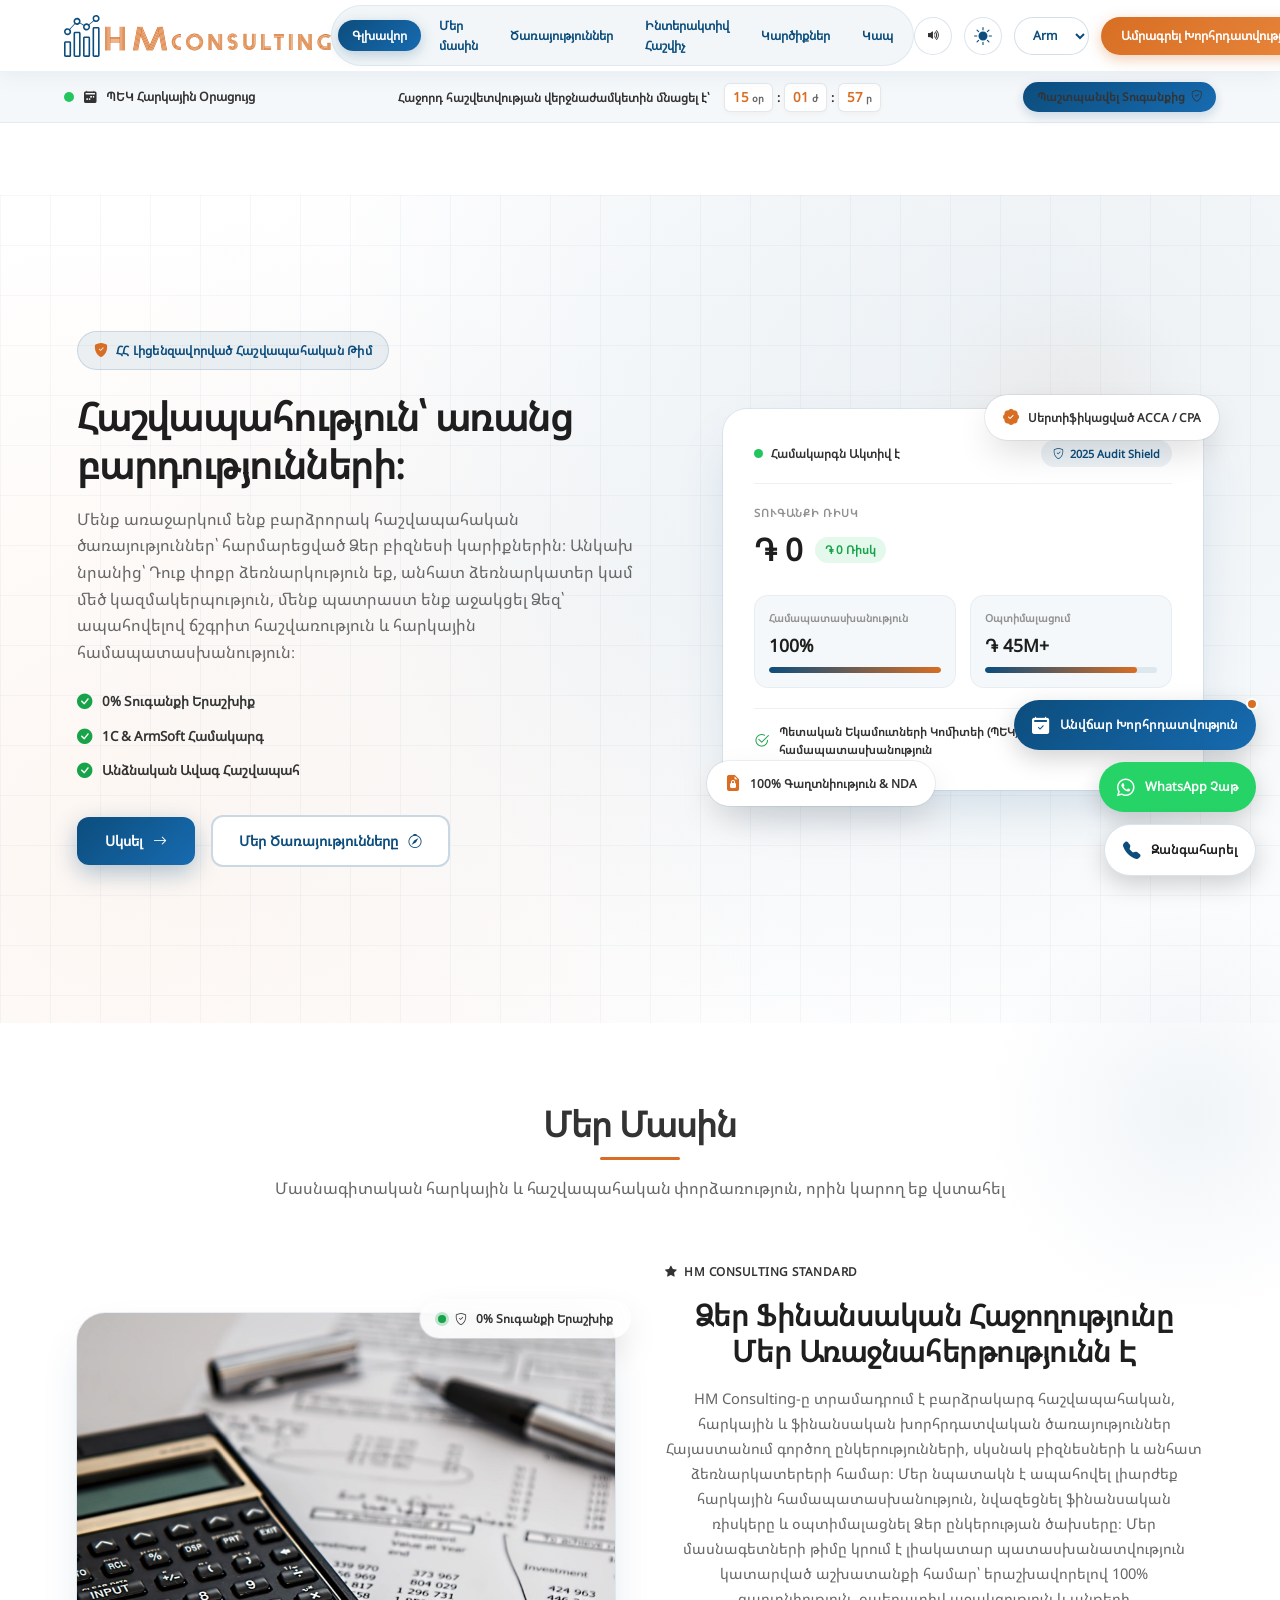
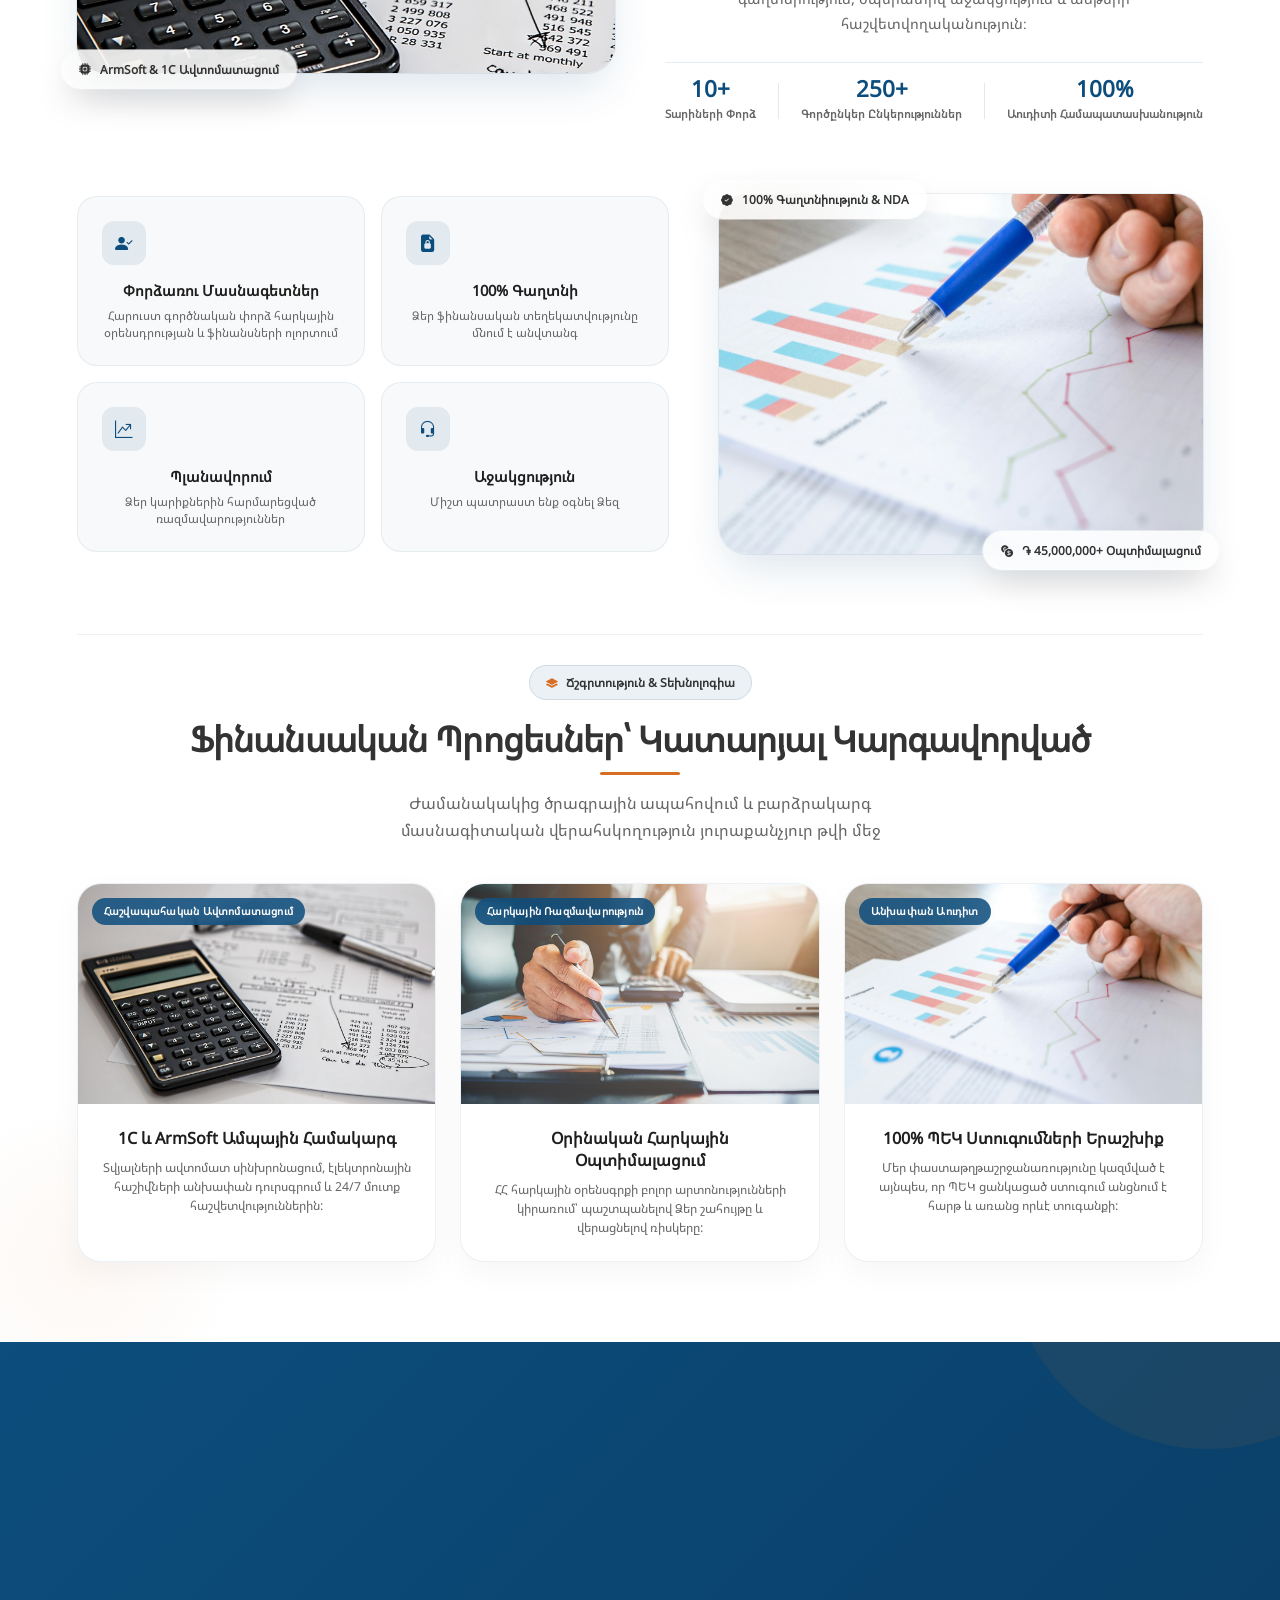
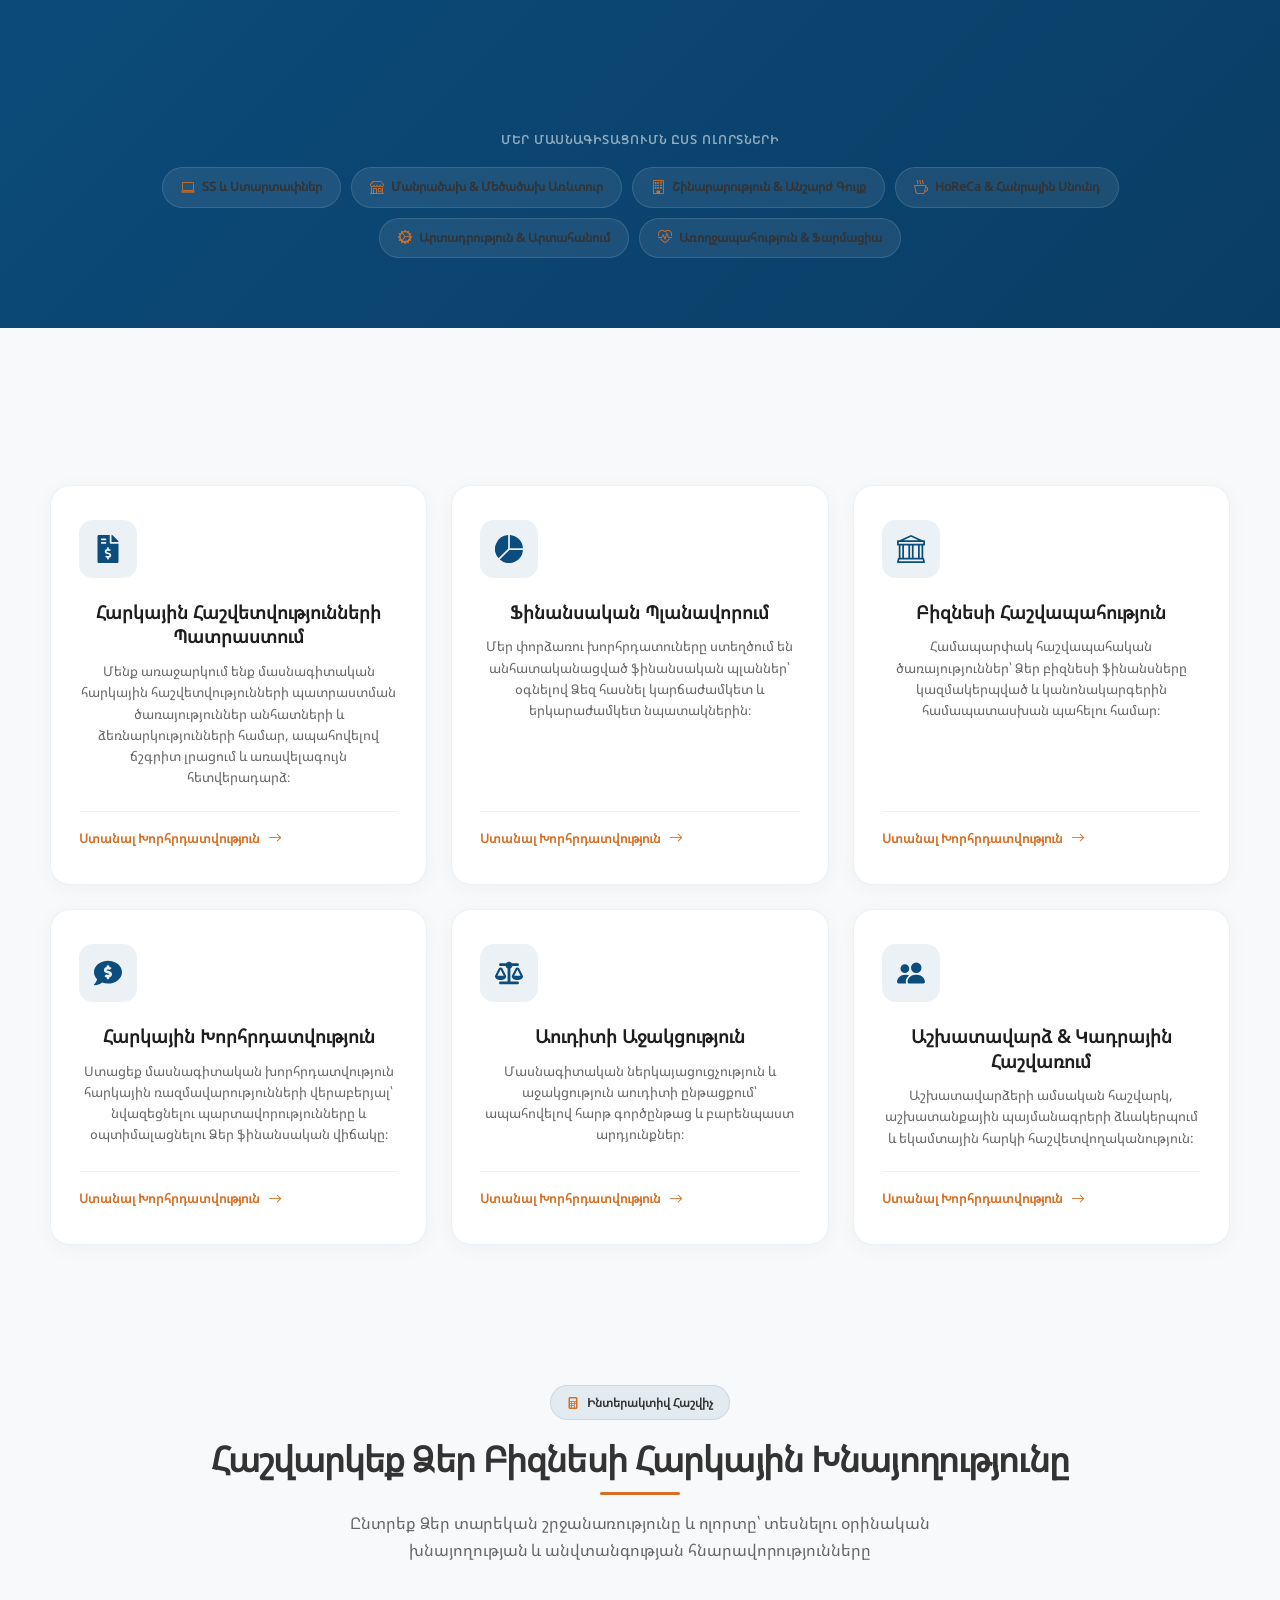
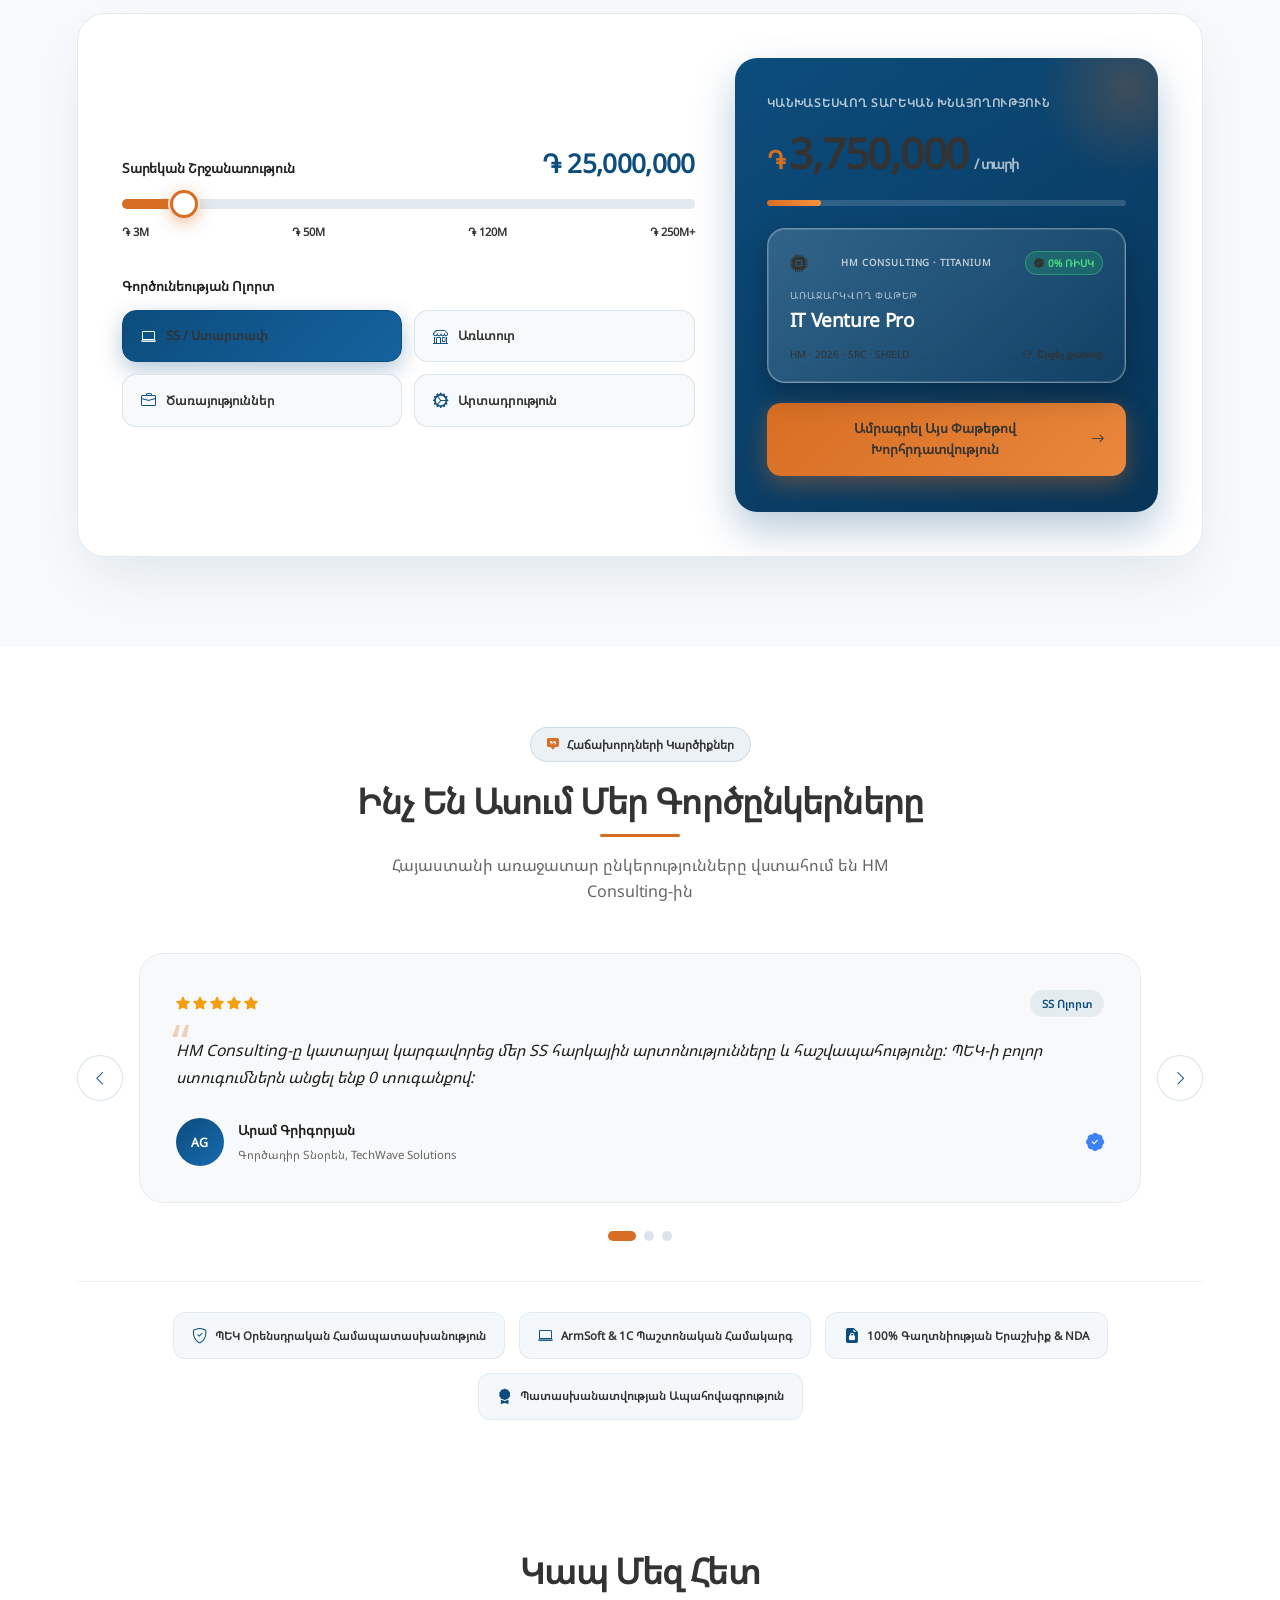
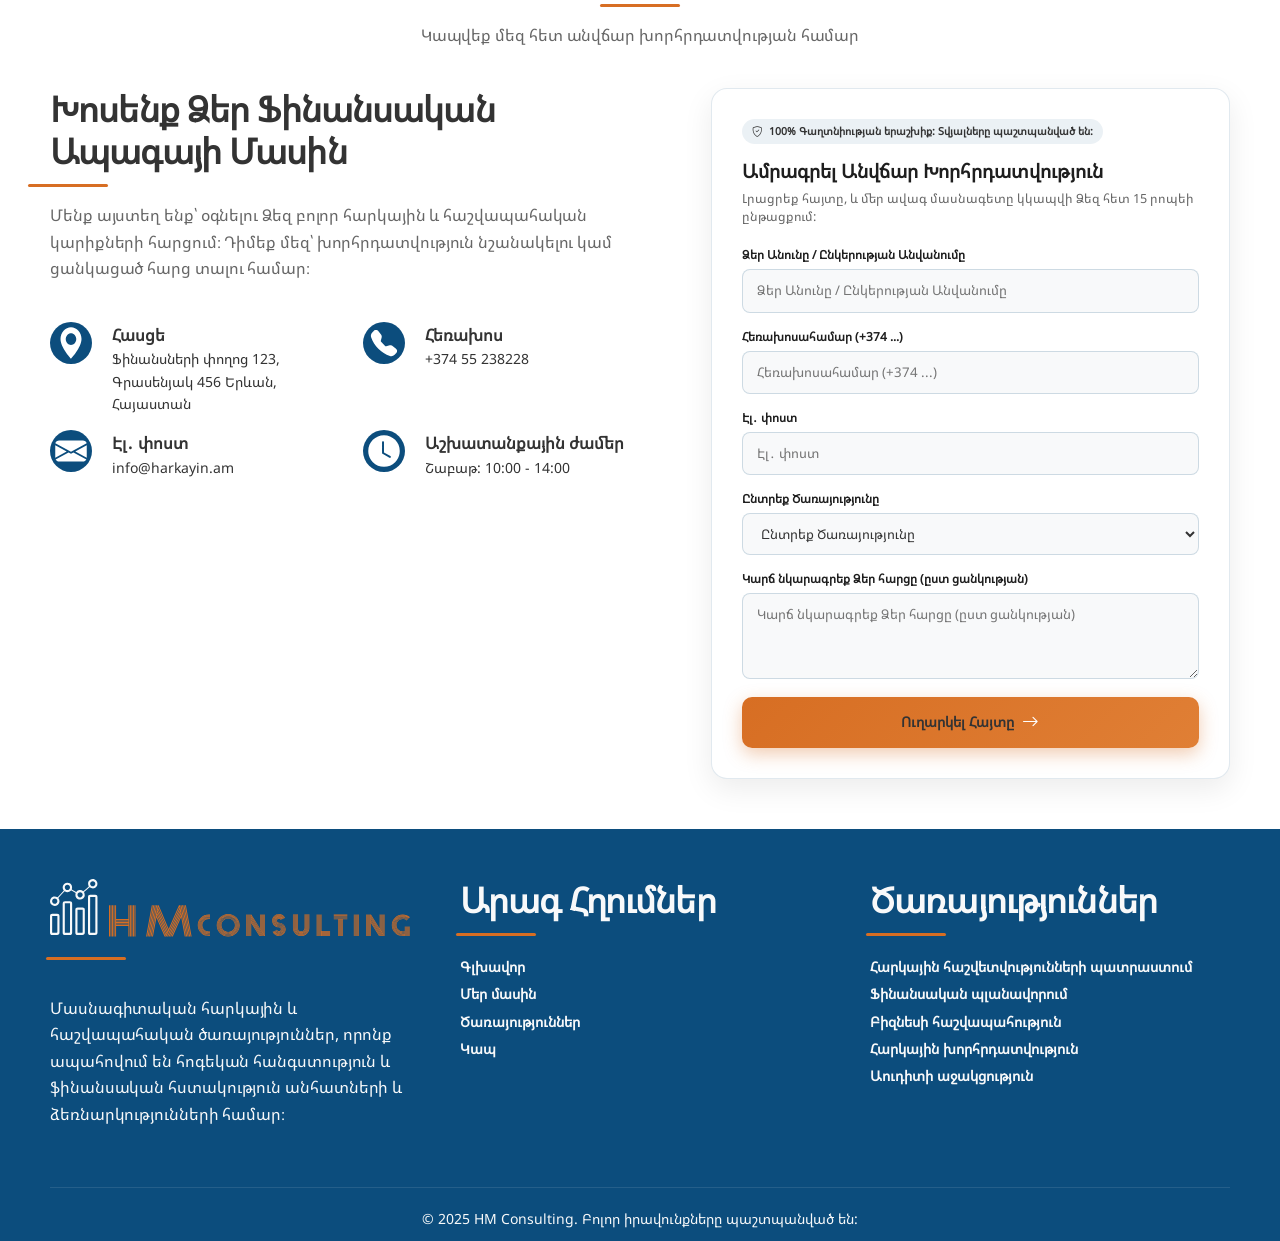
==== commit a2038b1c: "feat: add apple design skill and core app files" ====
--- a/hm/index.html
+++ b/hm/index.html
@@ -8,11 +8,12 @@
     <meta content="width=device-width, initial-scale=1.0" name="viewport" />
     <title>HM Consulting</title>
     <link href="./images/logo.svg" rel="icon" type="image/svg+xml" />
-    <link href="./style.css" rel="stylesheet" />
-    <script defer="" src="app.js"></script>
+    <link href="./style.css?v=2.3" rel="stylesheet" />
+    <script defer="" src="app.js?v=2.3"></script>
 </head>
 
 <body>
+    <div id="scrollProgressBar" class="scroll-progress-bar" aria-hidden="true"></div>
     <header id="header">
         <div id="logo">
             <a href="./index.html">
@@ -45,10 +46,14 @@
             <li><a data-i18n="text_1" href="#main"></a></li>
             <li><a data-i18n="text_2" href="#aboutUs"></a></li>
             <li><a data-i18n="text_3" href="#services"></a></li>
+            <li><a data-i18n="calc_badge" href="#calculatorSection"></a></li>
             <li><a data-i18n="nav_reviews" href="#reviews"></a></li>
             <li><a data-i18n="text_5" href="#contactUs"></a></li>
         </ul>
         <div class="header-actions">
+            <button type="button" id="soundToggle" class="header-theme-btn" title="Audio Haptics" aria-label="Toggle Audio Haptics">
+                <i class="bi bi-volume-up-fill" id="soundIcon"></i>
+            </button>
             <button type="button" id="colorMode" class="header-theme-btn" title="Toggle Theme" aria-label="Toggle Theme">
                 <svg class="bi bi-brightness-high-fill" fill="currentColor" height="20" viewbox="0 0 16 16" width="20"
                     xmlns="http://www.w3.org/2000/svg">
@@ -65,6 +70,31 @@
         </div>
     </header>
 
+    <!-- Armenian Tax Pulse Live Status Banner (Feature 5) -->
+    <div id="taxPulseBanner" class="tax-pulse-bar">
+        <div class="tax-pulse-inner">
+            <div class="pulse-beacon">
+                <span class="beacon-glow"></span>
+                <i class="bi bi-calendar2-week-fill text-orange"></i>
+                <strong data-i18n="tax_pulse_title">ՊԵԿ Հարկային Օրացույց</strong>
+            </div>
+            <div class="pulse-info">
+                <span data-i18n="tax_pulse_desc">Հաջորդ հաշվետվության վերջնաժամկետին մնացել է՝</span>
+                <div class="countdown-group">
+                    <span class="digit-box"><strong id="taxDays">--</strong><small data-i18n="unit_days">օր</small></span>
+                    <span class="sep">:</span>
+                    <span class="digit-box"><strong id="taxHours">--</strong><small data-i18n="unit_hours">ժ</small></span>
+                    <span class="sep">:</span>
+                    <span class="digit-box"><strong id="taxMins">--</strong><small data-i18n="unit_mins">ր</small></span>
+                </div>
+            </div>
+            <button type="button" id="taxPulseBtn" class="pulse-cta-pill">
+                <span data-i18n="tax_pulse_btn">Պաշտպանվել Տուգանքից</span>
+                <i class="bi bi-shield-check"></i>
+            </button>
+        </div>
+    </div>
+
     <section id="main">
         <div id="mText">
             <div class="hero-trust-badge">
@@ -132,73 +162,161 @@
     </section>
     <section id="aboutUs">
         <div id="abD">
-            <h1 class="hh" data-i18n="text_10"></h1>
-            <p class="pp" data-i18n="text_11"></p>
-            <div id="abL">
-                <div id="abImg">
-                    <!-- <img src="./images/calculator-385506_1280.jpg" alt="Pic1"> -->
-                    <div class="pic pic1"></div>
-                    <div>
-                        <h2 data-i18n="text_12"></h2>
-                        <p data-i18n="text_13"></p>
-                    </div>
-                </div>
-                <div id="abT">
-                    <!-- <img src="./images/finance-7529921_1280.jpg" alt="Pic2"> -->
-                    <div class="pic pic2"></div>
-                    <div id="adv">
-                        <!-- <div class="row"> -->
-                        <div class="ab">
-                            <svg class="bi bi-check-lg" fill="#0056b3" height="40" viewbox="0 0 16 16" width="40"
-                                xmlns="http://www.w3.org/2000/svg">
-                                <path
-                                    d="M12.736 3.97a.733.733 0 0 1 1.047 0c.286.289.29.756.01 1.05L7.88 12.01a.733.733 0 0 1-1.065.02L3.217 8.384a.757.757 0 0 1 0-1.06.733.733 0 0 1 1.047 0l3.052 3.093 5.4-6.425z">
-                                </path>
-                            </svg>
-                            <div>
-                                <h3 data-i18n="text_14"><br /></h3>
-                                <span data-i18n="text_15"></span>
-                            </div>
-                        </div>
-                        <div class="ab">
-                            <svg fill="#0056b3" height="16" viewbox="0 0 16 16" width="16"
-                                xmlns="http://www.w3.org/2000/svg">
-                                <path clip-rule="evenodd"
-                                    d="M8 14.0664C8.02892 14.0606 8.05753 14.0533 8.08571 14.0445C8.15086 14.0247 8.23486 13.9902 8.33771 13.9412C8.54343 13.8424 8.80657 13.6875 9.10314 13.4749C9.84872 12.9274 10.5095 12.2688 11.0634 11.521C12.3723 9.77363 13.4694 7.11888 12.9946 3.4815C12.9838 3.40341 12.9517 3.32999 12.902 3.26964C12.8523 3.20929 12.7869 3.16445 12.7134 3.14025C12.1554 2.95388 11.2134 2.65025 10.2817 2.39212C9.33028 2.12875 8.45514 1.93363 8 1.93363V14.0664ZM5.49029 1.49C6.42029 1.23188 7.40857 1 8 1C8.59143 1 9.57971 1.23188 10.5097 1.49C11.4611 1.7525 12.4203 2.06312 12.9843 2.25125C13.2201 2.33074 13.4291 2.47653 13.5874 2.67186C13.7457 2.86719 13.8468 3.10415 13.8791 3.3555C14.39 7.27288 13.2046 10.1761 11.7663 12.0968C11.1561 12.9181 10.4289 13.6416 9.60886 14.2431C9.32559 14.4518 9.02502 14.6347 8.71057 14.79C8.47057 14.9055 8.21257 15 8 15C7.78743 15 7.53029 14.9055 7.28943 14.79C6.97498 14.6347 6.67441 14.4518 6.39114 14.2431C5.57107 13.6416 4.84387 12.9181 4.23372 12.0968C2.79543 10.1761 1.61 7.27288 2.12086 3.3555C2.15317 3.10415 2.25427 2.86719 2.41256 2.67186C2.57085 2.47653 2.77991 2.33074 3.01572 2.25125C3.83451 1.97738 4.6596 1.72356 5.49029 1.49Z"
-                                    fill-rule="evenodd"></path>
-                            </svg>
-                            <div>
-                                <h3 data-i18n="text_16"></h3>
-                                <span data-i18n="text_17"></span>
-                            </div>
-                        </div>
-                        <!-- </div> -->
-                        <!-- <div class="row"> -->
-                        <div class="ab">
-                            <svg fill="#0056b3" height="16" viewbox="0 0 16 16" width="16"
-                                xmlns="http://www.w3.org/2000/svg">
-                                <path clip-rule="evenodd"
-                                    d="M2 2H2.77419V13.2258H14V14H2V2ZM9.35484 4.70968C9.35484 4.60701 9.39562 4.50855 9.46822 4.43596C9.54081 4.36336 9.63927 4.32258 9.74194 4.32258H12.8387C12.9414 4.32258 13.0398 4.36336 13.1124 4.43596C13.185 4.50855 13.2258 4.60701 13.2258 4.70968V7.80645C13.2258 7.90912 13.185 8.00758 13.1124 8.08017C13.0398 8.15276 12.9414 8.19355 12.8387 8.19355C12.736 8.19355 12.6376 8.15276 12.565 8.08017C12.4924 8.00758 12.4516 7.90912 12.4516 7.80645V5.79355L9.65445 9.21316C9.62021 9.25496 9.5776 9.28912 9.52935 9.31345C9.48111 9.33779 9.42831 9.35175 9.37435 9.35445C9.32038 9.35715 9.26645 9.34852 9.21603 9.32912C9.1656 9.30972 9.11979 9.27998 9.08155 9.24181L7.07871 7.23897L4.24826 11.1308C4.18634 11.2096 4.09631 11.2612 3.9971 11.275C3.89788 11.2887 3.7972 11.2635 3.71621 11.2045C3.63522 11.1456 3.58023 11.0576 3.5628 10.9589C3.54536 10.8603 3.56683 10.7587 3.62271 10.6756L6.71948 6.41755C6.75235 6.37227 6.79465 6.33465 6.84346 6.30729C6.89226 6.27993 6.94642 6.26348 7.0022 6.25906C7.05797 6.25465 7.11405 6.26238 7.16655 6.28172C7.21905 6.30106 7.26674 6.33155 7.30632 6.3711L9.32619 8.39174L12.0219 5.09677H9.74194C9.63927 5.09677 9.54081 5.05599 9.46822 4.9834C9.39562 4.9108 9.35484 4.81234 9.35484 4.70968Z"
-                                    fill-rule="evenodd"></path>
-                            </svg>
-                            <div>
-                                <h3 data-i18n="text_19"><br /></h3>
-                                <span data-i18n="text_20"></span>
-                            </div>
-                        </div>
-                        <div class="ab">
-                            <svg class="bi bi-headset" fill="#0056b3" height="16" viewbox="0 0 16 16" width="16"
-                                xmlns="http://www.w3.org/2000/svg">
-                                <path
-                                    d="M8 1a5 5 0 0 0-5 5v1h1a1 1 0 0 1 1 1v3a1 1 0 0 1-1 1H3a1 1 0 0 1-1-1V6a6 6 0 1 1 12 0v6a2.5 2.5 0 0 1-2.5 2.5H9.366a1 1 0 0 1-.866.5h-1a1 1 0 1 1 0-2h1a1 1 0 0 1 .866.5H11.5A1.5 1.5 0 0 0 13 12h-1a1 1 0 0 1-1-1V8a1 1 0 0 1 1-1h1V6a5 5 0 0 0-5-5">
-                                </path>
-                            </svg>
-                            <div>
-                                <h3 data-i18n="text_21"></h3>
-                                <span data-i18n="text_22"></span>
-                            </div>
-                        </div>
-                        <!-- </div> -->
+            <h1 class="hh hidden" data-i18n="text_10"></h1>
+            <p class="pp hidden" data-i18n="text_11"></p>
+
+            <div class="about-hero-grid">
+                <!-- Parallax Image Card 1 -->
+                <div class="scroll-pic-card card-tilt hidden-left" data-tilt>
+                    <div class="scroll-pic-viewport">
+                        <img src="./images/calculator-385506_1280.jpg" alt="Accounting precision" class="scroll-pic-img" data-parallax-speed="0.1" />
+                        <div class="pic-shine"></div>
+                    </div>
+                    <div class="pic-floating-badge badge-top-right">
+                        <span class="live-pulse-dot"></span>
+                        <i class="bi bi-shield-check"></i>
+                        <span>0% Տուգանքի Երաշխիք</span>
+                    </div>
+                    <div class="pic-floating-badge badge-bottom-left">
+                        <i class="bi bi-cpu-fill"></i>
+                        <span>ArmSoft &amp; 1C Ավտոմատացում</span>
+                    </div>
+                </div>
+
+                <!-- Text narrative -->
+                <div class="about-story-content hidden-right">
+                    <div class="story-tag">
+                        <i class="bi bi-star-fill"></i>
+                        <span>HM Consulting Standard</span>
+                    </div>
+                    <h2 data-i18n="text_12"></h2>
+                    <p data-i18n="text_13"></p>
+                    <div class="story-stats-strip">
+                        <div class="story-stat">
+                            <strong>10+</strong>
+                            <span data-i18n="stat_exp_title"></span>
+                        </div>
+                        <div class="story-stat-divider"></div>
+                        <div class="story-stat">
+                            <strong>250+</strong>
+                            <span data-i18n="stat_clients_title"></span>
+                        </div>
+                        <div class="story-stat-divider"></div>
+                        <div class="story-stat">
+                            <strong>100%</strong>
+                            <span data-i18n="stat_audit_title"></span>
+                        </div>
+                    </div>
+                </div>
+            </div>
+
+            <div class="about-secondary-grid">
+                <!-- Bento values -->
+                <div class="bento-values-grid">
+                    <div class="bento-card hidden stagger-1">
+                        <div class="bento-icon-box">
+                            <i class="bi bi-person-check-fill"></i>
+                        </div>
+                        <div class="bento-text">
+                            <h3 data-i18n="text_14"></h3>
+                            <p data-i18n="text_15"></p>
+                        </div>
+                    </div>
+                    <div class="bento-card hidden stagger-2">
+                        <div class="bento-icon-box">
+                            <i class="bi bi-file-earmark-lock2-fill"></i>
+                        </div>
+                        <div class="bento-text">
+                            <h3 data-i18n="text_16"></h3>
+                            <p data-i18n="text_17"></p>
+                        </div>
+                    </div>
+                    <div class="bento-card hidden stagger-3">
+                        <div class="bento-icon-box">
+                            <i class="bi bi-graph-up-arrow"></i>
+                        </div>
+                        <div class="bento-text">
+                            <h3 data-i18n="text_19"></h3>
+                            <p data-i18n="text_20"></p>
+                        </div>
+                    </div>
+                    <div class="bento-card hidden stagger-4">
+                        <div class="bento-icon-box">
+                            <i class="bi bi-headset"></i>
+                        </div>
+                        <div class="bento-text">
+                            <h3 data-i18n="text_21"></h3>
+                            <p data-i18n="text_22"></p>
+                        </div>
+                    </div>
+                </div>
+
+                <!-- Parallax Image Card 2 -->
+                <div class="scroll-pic-card card-tilt hidden-right" data-tilt>
+                    <div class="scroll-pic-viewport">
+                        <img src="./images/pexels-goumbik-590022.jpg" alt="Financial Analytics" class="scroll-pic-img" data-parallax-speed="0.15" />
+                        <div class="pic-shine"></div>
+                    </div>
+                    <div class="pic-floating-badge badge-top-left">
+                        <i class="bi bi-patch-check-fill text-blue"></i>
+                        <span>100% Գաղտնիություն &amp; NDA</span>
+                    </div>
+                    <div class="pic-floating-badge badge-bottom-right">
+                        <i class="bi bi-currency-exchange text-orange"></i>
+                        <span>֏ 45,000,000+ Օպտիմալացում</span>
+                    </div>
+                </div>
+            </div>
+
+            <!-- Apple-Style Dynamic Showcase Cards (Scroll Pics Showcase) -->
+            <div class="scroll-showcase-section">
+                <div class="showcase-header hidden">
+                    <span class="section-tag"><i class="bi bi-layers-fill"></i> <span data-i18n="showcase_badge"></span></span>
+                    <h2 class="hh" data-i18n="showcase_title"></h2>
+                    <p class="pp" data-i18n="showcase_subtitle"></p>
+                </div>
+                
+                <div class="showcase-cards-row">
+                    <!-- Showcase Item 1 -->
+                    <div class="showcase-card card-tilt hidden stagger-1" data-tilt>
+                        <div class="showcase-media">
+                            <img src="./images/calculator-385506_1280.jpg" alt="1C Software" class="showcase-img" />
+                            <div class="showcase-overlay">
+                                <span class="showcase-tag" data-i18n="showcase_card1_tag"></span>
+                            </div>
+                        </div>
+                        <div class="showcase-info">
+                            <h3 data-i18n="showcase_card1_title"></h3>
+                            <p data-i18n="showcase_card1_desc"></p>
+                        </div>
+                    </div>
+
+                    <!-- Showcase Item 2 -->
+                    <div class="showcase-card card-tilt hidden stagger-2" data-tilt>
+                        <div class="showcase-media">
+                            <img src="./images/finance-7529921_1280.jpg" alt="Tax Strategy" class="showcase-img" />
+                            <div class="showcase-overlay">
+                                <span class="showcase-tag" data-i18n="showcase_card2_tag"></span>
+                            </div>
+                        </div>
+                        <div class="showcase-info">
+                            <h3 data-i18n="showcase_card2_title"></h3>
+                            <p data-i18n="showcase_card2_desc"></p>
+                        </div>
+                    </div>
+
+                    <!-- Showcase Item 3 -->
+                    <div class="showcase-card card-tilt hidden stagger-3" data-tilt>
+                        <div class="showcase-media">
+                            <img src="./images/pexels-goumbik-590022.jpg" alt="Audit Ready" class="showcase-img" />
+                            <div class="showcase-overlay">
+                                <span class="showcase-tag" data-i18n="showcase_card3_tag"></span>
+                            </div>
+                        </div>
+                        <div class="showcase-info">
+                            <h3 data-i18n="showcase_card3_title"></h3>
+                            <p data-i18n="showcase_card3_desc"></p>
+                        </div>
                     </div>
                 </div>
             </div>
@@ -207,7 +325,7 @@
     <section id="numbers" class="numbers-section">
         <div class="numbers-container">
             <div class="numbers-grid">
-                <div class="num-card">
+                <div class="num-card hidden stagger-1">
                     <div class="num-icon"><i class="bi bi-briefcase-fill"></i></div>
                     <div class="num-metric">
                         <h2 class="counter" data-target="10" data-suffix="+">0</h2>
@@ -215,7 +333,7 @@
                     <h3 data-i18n="stat_exp_title"></h3>
                     <p data-i18n="stat_exp_sub"></p>
                 </div>
-                <div class="num-card">
+                <div class="num-card hidden stagger-2">
                     <div class="num-icon"><i class="bi bi-buildings-fill"></i></div>
                     <div class="num-metric">
                         <h2 class="counter" data-target="250" data-suffix="+">0</h2>
@@ -223,7 +341,7 @@
                     <h3 data-i18n="stat_clients_title"></h3>
                     <p data-i18n="stat_clients_sub"></p>
                 </div>
-                <div class="num-card">
+                <div class="num-card hidden stagger-3">
                     <div class="num-icon"><i class="bi bi-shield-fill-check"></i></div>
                     <div class="num-metric">
                         <h2 class="counter" data-target="100" data-suffix="%">0</h2>
@@ -231,7 +349,7 @@
                     <h3 data-i18n="stat_audit_title"></h3>
                     <p data-i18n="stat_audit_sub"></p>
                 </div>
-                <div class="num-card">
+                <div class="num-card hidden stagger-4">
                     <div class="num-icon"><i class="bi bi-graph-up-arrow"></i></div>
                     <div class="num-metric">
                         <h2 class="counter" data-target="500" data-prefix="֏ " data-suffix="M+">0</h2>
@@ -256,7 +374,7 @@
     </section>
     <section id="services">
         <div id="serv">
-            <h2 class="hh" data-i18n="text_27"></h2>
+            <h2 class="hh hidden" data-i18n="text_27"></h2>
                     <div id="ser">
             <div class="service" id="tax">
                 <div class="service-icon-box">
@@ -343,8 +461,116 @@
                     <i class="bi bi-arrow-right"></i>
                 </div>
             </div>
-        </div>     </div>
-            <!-- </div> -->
+            <div class="service" id="hr">
+                <div class="service-icon-box">
+                    <svg class="bi bi-people-fill" fill="currentColor" height="24" viewBox="0 0 16 16" width="24" xmlns="http://www.w3.org/2000/svg">
+                        <path d="M7 14s-1 0-1-1 1-4 5-4 5 3 5 4-1 1-1 1zm4-6a3 3 0 1 0 0-6 3 3 0 0 0 0 6m-5.784 6A2.24 2.24 0 0 1 5 13c0-1.355.68-2.75 1.936-3.72A6.3 6.3 0 0 0 5 9c-4 0-5 3-5 4s1 1 1 1zM4.5 8a2.5 2.5 0 1 0 0-5 2.5 2.5 0 0 0 0 5"/>
+                    </svg>
+                </div>
+                <div class="service-content">
+                    <h2 data-i18n="text_hr_title">Աշխատավարձ & Կադրեր</h2>
+                    <p data-i18n="text_hr_desc">Աշխատավարձերի հաշվարկ, աշխատանքային պայմանագրերի կազմում և հարկային հաշվետվողականություն ՊԵԿ-ին:</p>
+                </div>
+                <div class="service-action">
+                    <span data-i18n="service_learn"></span>
+                    <i class="bi bi-arrow-right"></i>
+                </div>
+            </div>
+        </div>
+        </div>
+    </section>
+
+    <!-- Apple-Style Interactive Tax Optimization Calculator Section -->
+    <section id="calculatorSection" class="calc-section">
+        <div class="calc-container">
+            <div class="calc-header">
+                <div class="section-tag"><i class="bi bi-calculator-fill"></i> <span data-i18n="calc_badge"></span></div>
+                <h2 class="hh" data-i18n="calc_title"></h2>
+                <p class="pp" data-i18n="calc_subtitle"></p>
+            </div>
+            
+            <div class="calc-glass-box card-tilt" data-tilt>
+                <div class="calc-controls">
+                    <div class="calc-slider-group">
+                        <div class="slider-header">
+                            <span class="slider-label" data-i18n="calc_rev_label"></span>
+                            <span id="calcRevDisplay" class="slider-val">֏ 25,000,000</span>
+                        </div>
+                        <input type="range" id="calcRevSlider" min="3000000" max="250000000" step="1000000" value="25000000" class="apple-range" />
+                        <div class="slider-ticks">
+                            <span>֏ 3M</span>
+                            <span>֏ 50M</span>
+                            <span>֏ 120M</span>
+                            <span>֏ 250M+</span>
+                        </div>
+                    </div>
+
+                    <div class="calc-industry-group">
+                        <span class="group-label" data-i18n="calc_industry_label"></span>
+                        <div class="industry-buttons" id="calcIndustryGroup">
+                            <button type="button" class="ind-btn active" data-ind="it">
+                                <i class="bi bi-laptop"></i> <span data-i18n="calc_ind_it"></span>
+                            </button>
+                            <button type="button" class="ind-btn" data-ind="trade">
+                                <i class="bi bi-shop"></i> <span data-i18n="calc_ind_trade"></span>
+                            </button>
+                            <button type="button" class="ind-btn" data-ind="services">
+                                <i class="bi bi-briefcase"></i> <span data-i18n="calc_ind_services"></span>
+                            </button>
+                            <button type="button" class="ind-btn" data-ind="prod">
+                                <i class="bi bi-gear-wide-connected"></i> <span data-i18n="calc_ind_prod"></span>
+                            </button>
+                        </div>
+                    </div>
+                </div>
+
+                <div class="calc-results-card">
+                    <div class="calc-result-metric primary">
+                        <span class="metric-caption" data-i18n="calc_stat_save_title"></span>
+                        <div class="metric-big-number">
+                            <span class="currency">֏</span>
+                            <span id="calcSavingsVal" class="number">3,800,000</span>
+                            <span class="period">/ տարի</span>
+                        </div>
+                        <div class="savings-glow-bar"><div class="glow-fill" id="calcGlowFill" style="width: 55%;"></div></div>
+                    </div>
+
+                    <!-- Apple Wallet 3D Titanium Tier Pass (Feature 4 - SKILL.md §4, §12) -->
+                    <div class="wallet-pass-wrapper" id="walletPassWrapper">
+                        <div class="wallet-pass-3d" id="walletPassCard" title="Click to flip / Շրջել քարտը">
+                            <div class="pass-face pass-front">
+                                <div class="pass-header-row">
+                                    <div class="pass-chip"><i class="bi bi-cpu-fill"></i></div>
+                                    <span class="pass-brand">HM CONSULTING · TITANIUM</span>
+                                    <span class="pass-status-pill"><i class="bi bi-patch-check-fill"></i> 0% ՌԻՍԿ</span>
+                                </div>
+                                <div class="pass-body">
+                                    <span class="pass-caption" data-i18n="calc_stat_tier_title">Առաջարկվող Փաթեթ</span>
+                                    <h3 id="calcTierVal" class="pass-tier-name">IT Venture Pro</h3>
+                                </div>
+                                <div class="pass-footer-row">
+                                    <span class="pass-serial">HM · 2026 · SRC · SHIELD</span>
+                                    <span class="pass-flip-hint"><i class="bi bi-arrow-repeat"></i> <span data-i18n="wallet_card_flip">Շրջել</span></span>
+                                </div>
+                                <div class="pass-shine"></div>
+                            </div>
+                            <div class="pass-face pass-back">
+                                <div class="pass-back-content">
+                                    <div class="back-seal"><i class="bi bi-shield-fill-check"></i></div>
+                                    <h4 data-i18n="wallet_card_back_title">HM Consulting Երաշխիք</h4>
+                                    <p data-i18n="wallet_card_back_desc">ՊԵԿ ստուգումների լիակատար պատասխանատվություն, 0% տուգանքի երաշխիք և NDA գաղտնիություն:</p>
+                                    <div class="back-badge"><i class="bi bi-lock-fill"></i> 100% ՊԵԿ ԵՐԱՇԽԻՔ</div>
+                                </div>
+                            </div>
+                        </div>
+                    </div>
+
+                    <button type="button" id="calcCtaBtn" class="calc-claim-btn">
+                        <span data-i18n="calc_btn"></span>
+                        <i class="bi bi-arrow-right"></i>
+                    </button>
+                </div>
+            </div>
         </div>
     </section>
 
@@ -649,51 +875,186 @@
         </a>
     </div>
 
-    <!-- Consultation Modal -->
-    <div id="consultationModal" class="modal-backdrop" aria-hidden="true" role="dialog">
-        <div class="modal-card">
-            <button id="modalCloseBtn" class="modal-close" aria-label="Close modal">&times;</button>
-            <div class="modal-header">
+    <!-- Consultation Modal (iOS Step Sheet & Drawer - Feature 6) -->
+    <div id="consultationModal" class="modal-backdrop sheet-backdrop" aria-hidden="true" role="dialog">
+        <div class="modal-card sheet-modal-card" id="sheetModalCard">
+            <!-- iOS Grab Handle -->
+            <div class="sheet-grab-bar" id="sheetGrabBar">
+                <div class="sheet-pill"></div>
+            </div>
+
+            <!-- Top Header & Segmented Progress Bar -->
+            <div class="sheet-header">
+                <button type="button" id="wizardBackBtn" class="wizard-nav-btn back-btn" style="visibility: hidden;" aria-label="Go back">
+                    <i class="bi bi-chevron-left"></i>
+                </button>
+                <div class="wizard-progress-bar">
+                    <div class="wizard-progress-fill" id="wizardProgressFill" style="width: 25%;"></div>
+                </div>
+                <button id="modalCloseBtn" class="modal-close" aria-label="Close modal">&times;</button>
+            </div>
+
+            <div class="wizard-meta-row">
+                <span class="step-indicator-badge" id="stepIndicatorBadge">Քայլ 1 / 4</span>
                 <span class="form-badge"><i class="bi bi-shield-check"></i> <span data-i18n="form_guarantee"></span></span>
-                <h2 data-i18n="modal_title"></h2>
-                <p data-i18n="modal_subtitle"></p>
-            </div>
-            <form id="modalForm" class="consultation-form">
-                <div class="form-row">
-                    <div class="form-field">
-                        <label data-i18n="form_name"></label>
-                        <input type="text" name="name" required placeholder="Ձեր Անունը / Ընկերությունը" data-i18n-ph="form_name" />
-                    </div>
-                    <div class="form-field">
-                        <label data-i18n="form_phone"></label>
-                        <input type="tel" name="phone" required placeholder="+374 (__) __-__-__" data-i18n-ph="form_phone" />
-                    </div>
-                </div>
-                <div class="form-row">
-                    <div class="form-field">
-                        <label data-i18n="form_email"></label>
-                        <input type="email" name="email" placeholder="example@mail.com" data-i18n-ph="form_email" />
-                    </div>
-                    <div class="form-field">
-                        <label data-i18n="form_service"></label>
-                        <select name="service" required>
-                            <option value="" disabled selected data-i18n="form_service"></option>
-                            <option value="tax" data-i18n="form_service_tax"></option>
-                            <option value="accounting" data-i18n="form_service_acc"></option>
-                            <option value="audit" data-i18n="form_service_audit"></option>
-                            <option value="financial_planning" data-i18n="form_service_fin"></option>
-                        </select>
-                    </div>
-                </div>
-                <div class="form-field">
-                    <label data-i18n="form_message"></label>
-                    <textarea name="message" rows="3" placeholder="Կարճ նկարագրեք Ձեր հարցը..." data-i18n-ph="form_message"></textarea>
-                </div>
-                <button type="submit" class="form-submit-btn">
-                    <span class="btn-text" data-i18n="form_submit"></span>
-                    <i class="bi bi-arrow-right"></i>
-                </button>
+            </div>
+
+            <form id="modalForm" class="consultation-form wizard-form">
+                <!-- Hidden inputs to synchronize wizard data -->
+                <input type="hidden" name="business_type" id="wizardBizType" value="it" />
+                <input type="hidden" name="turnover_tier" id="wizardTurnover" value="turnover" />
+                <input type="hidden" name="primary_goal" id="wizardGoal" value="tax_opt" />
+                <input type="hidden" name="service" id="wizardService" value="tax" />
+                <input type="hidden" name="message" id="wizardMessage" value="" />
+
+                <!-- STEP 1: Business Industry -->
+                <div class="wizard-step active" data-step="1">
+                    <h2 class="wizard-step-title" data-i18n="wizard_step1_title">Ի՞նչ ոլորտում է Ձեր բիզնեսը</h2>
+                    <p class="wizard-step-subtitle" data-i18n="wizard_step1_subtitle">Ընտրեք Ձեր հիմնական գործունեության ուղղությունը</p>
+                    <div class="wizard-grid">
+                        <button type="button" class="wizard-option-card active" data-biz="it" data-service="tax">
+                            <div class="opt-icon"><i class="bi bi-laptop"></i></div>
+                            <div class="opt-info">
+                                <h4 data-i18n="biz_it_title">ՏՏ և Ստարտափներ</h4>
+                                <p data-i18n="biz_it_desc">0% շահութահարկ, 10% եկամտային հարկ</p>
+                            </div>
+                        </button>
+                        <button type="button" class="wizard-option-card" data-biz="trade" data-service="accounting">
+                            <div class="opt-icon"><i class="bi bi-shop"></i></div>
+                            <div class="opt-info">
+                                <h4 data-i18n="biz_trade_title">Առևտուր և E-Commerce</h4>
+                                <p data-i18n="biz_trade_desc">Մեծածախ, մանրածախ, Wildberries / Ozon</p>
+                            </div>
+                        </button>
+                        <button type="button" class="wizard-option-card" data-biz="services" data-service="tax">
+                            <div class="opt-icon"><i class="bi bi-briefcase"></i></div>
+                            <div class="opt-info">
+                                <h4 data-i18n="biz_services_title">Ծառայություններ</h4>
+                                <p data-i18n="biz_services_desc">Խորհրդատվություն, մարքեթինգ, լոգիստիկա</p>
+                            </div>
+                        </button>
+                        <button type="button" class="wizard-option-card" data-biz="mfg" data-service="audit">
+                            <div class="opt-icon"><i class="bi bi-building-gear"></i></div>
+                            <div class="opt-info">
+                                <h4 data-i18n="biz_mfg_title">Արտադրություն և HoReCa</h4>
+                                <p data-i18n="biz_mfg_desc">Սննդի սպասարկում, գործարաններ, արտահանում</p>
+                            </div>
+                        </button>
+                    </div>
+                </div>
+
+                <!-- STEP 2: Turnover Tier -->
+                <div class="wizard-step" data-step="2">
+                    <h2 class="wizard-step-title" data-i18n="wizard_step2_title">Տարեկան կանխատեսվող շրջանառություն</h2>
+                    <p class="wizard-step-subtitle" data-i18n="wizard_step2_subtitle">Օգնում է ընտրել առավել շահավետ հարկային ռեժիմը</p>
+                    <div class="wizard-tier-list">
+                        <button type="button" class="wizard-tier-pill" data-tier="micro">
+                            <div class="tier-lead">
+                                <strong data-i18n="tier_micro_title">Մինչև 24 մլն ֏</strong>
+                                <span class="badge-sub" data-i18n="tier_micro_badge">Միկրոձեռնարկատիրություն (0%)</span>
+                            </div>
+                            <i class="bi bi-check-circle-fill check-indicator"></i>
+                        </button>
+                        <button type="button" class="wizard-tier-pill active" data-tier="turnover">
+                            <div class="tier-lead">
+                                <strong data-i18n="tier_turnover_title">24 մլն — 115 մլն ֏</strong>
+                                <span class="badge-sub" data-i18n="tier_turnover_badge">Շրջանառության հարկ (1.5% - 5%)</span>
+                            </div>
+                            <i class="bi bi-check-circle-fill check-indicator"></i>
+                        </button>
+                        <button type="button" class="wizard-tier-pill" data-tier="vat">
+                            <div class="tier-lead">
+                                <strong data-i18n="tier_vat_title">115 մլն — 500 մլն ֏</strong>
+                                <span class="badge-sub" data-i18n="tier_vat_badge">Ընդհանուր համակարգ (ԱԱՀ 20% + Շահութահարկ 18%)</span>
+                            </div>
+                            <i class="bi bi-check-circle-fill check-indicator"></i>
+                        </button>
+                        <button type="button" class="wizard-tier-pill" data-tier="enterprise">
+                            <div class="tier-lead">
+                                <strong data-i18n="tier_ent_title">500+ մլն ֏</strong>
+                                <span class="badge-sub" data-i18n="tier_ent_badge">Խոշոր բիզնես և աուդիտ</span>
+                            </div>
+                            <i class="bi bi-check-circle-fill check-indicator"></i>
+                        </button>
+                    </div>
+                </div>
+
+                <!-- STEP 3: Primary Goal -->
+                <div class="wizard-step" data-step="3">
+                    <h2 class="wizard-step-title" data-i18n="wizard_step3_title">Ի՞նչն է առաջնահերթ Ձեզ համար</h2>
+                    <p class="wizard-step-subtitle" data-i18n="wizard_step3_subtitle">Ընտրեք Ձեր բիզնեսի առանցքային կարիքը</p>
+                    <div class="wizard-grid">
+                        <button type="button" class="wizard-option-card active" data-goal="tax_opt" data-service="tax">
+                            <div class="opt-icon"><i class="bi bi-graph-up-arrow"></i></div>
+                            <div class="opt-info">
+                                <h4 data-i18n="goal_tax_title">Հարկերի օպտիմալացում</h4>
+                                <p data-i18n="goal_tax_desc">Օրինական ճանապարհով հարկային բեռի նվազեցում</p>
+                            </div>
+                        </button>
+                        <button type="button" class="wizard-option-card" data-goal="full_acc" data-service="accounting">
+                            <div class="opt-icon"><i class="bi bi-journal-check"></i></div>
+                            <div class="opt-info">
+                                <h4 data-i18n="goal_acc_title">Ամբողջական հաշվապահություն</h4>
+                                <p data-i18n="goal_acc_desc">Հաշվետվություններ, աշխատավարձ, 1C հաշվառում</p>
+                            </div>
+                        </button>
+                        <button type="button" class="wizard-option-card" data-goal="audit_shield" data-service="audit">
+                            <div class="opt-icon"><i class="bi bi-shield-check"></i></div>
+                            <div class="opt-info">
+                                <h4 data-i18n="goal_audit_title">ՊԵԿ ստուգումների պաշտպանություն</h4>
+                                <p data-i18n="goal_audit_desc">Ռիսկերի վերլուծություն և տուգանքներից զերծ մնալ</p>
+                            </div>
+                        </button>
+                        <button type="button" class="wizard-option-card" data-goal="registration" data-service="financial_planning">
+                            <div class="opt-icon"><i class="bi bi-building"></i></div>
+                            <div class="opt-info">
+                                <h4 data-i18n="goal_reg_title">Ընկերության հիմնադրում</h4>
+                                <p data-i18n="goal_reg_desc">ԱՁ, ՍՊԸ բացում և բանկային հաշիվների աջակցություն</p>
+                            </div>
+                        </button>
+                    </div>
+                </div>
+
+                <!-- STEP 4: Contact & Instant Confirmation -->
+                <div class="wizard-step" data-step="4">
+                    <h2 class="wizard-step-title" data-i18n="wizard_step4_title">Ո՞ւր ուղարկենք հաշվարկը</h2>
+                    <p class="wizard-step-subtitle" data-i18n="wizard_step4_subtitle">Մեր ավագ մասնագետը կկապվի 15 րոպեի ընթացքում</p>
+
+                    <div class="wizard-summary-pill" id="wizardSummaryPill">
+                        <span id="sumBiz">ՏՏ</span> • <span id="sumTier">24-115 մլն ֏</span> • <span id="sumGoal">Հարկերի օպտիմալացում</span>
+                    </div>
+
+                    <div class="form-row">
+                        <div class="form-field">
+                            <label data-i18n="form_name"></label>
+                            <input type="text" name="name" required placeholder="Ձեր Անունը / Ընկերությունը" data-i18n-ph="form_name" id="wizardNameInput" />
+                        </div>
+                        <div class="form-field">
+                            <label data-i18n="form_phone"></label>
+                            <input type="tel" name="phone" required placeholder="+374 (__) __-__-__" data-i18n-ph="form_phone" id="wizardPhoneInput" />
+                        </div>
+                    </div>
+                    <div class="form-row">
+                        <div class="form-field">
+                            <label data-i18n="form_email"></label>
+                            <input type="email" name="email" placeholder="example@mail.com" data-i18n-ph="form_email" id="wizardEmailInput" />
+                        </div>
+                    </div>
+
+                    <button type="submit" class="form-submit-btn wizard-submit-btn">
+                        <span class="btn-text" data-i18n="form_submit"></span>
+                        <i class="bi bi-arrow-right"></i>
+                    </button>
+
+                    <div class="instant-handshake-wrapper">
+                        <a href="https://wa.me/37455238228" target="_blank" rel="noopener noreferrer" class="instant-wa-btn" id="instantWaBtn">
+                            <i class="bi bi-whatsapp"></i>
+                            <span data-i18n="btn_instant_wa">Անմիջապես կապվել WhatsApp-ով</span>
+                        </a>
+                    </div>
+                </div>
             </form>
+
             <div id="modalSuccess" class="form-success-message" style="display: none;">
                 <i class="bi bi-check-circle-fill"></i>
                 <h3 data-i18n="form_success_title"></h3>
@@ -702,5 +1063,4 @@
         </div>
     </div>
 </body>
-
 </html>
--- a/hm/style.css
+++ b/hm/style.css
@@ -28,9 +28,12 @@
   margin: 0;
   padding: 0;
   box-sizing: border-box;
-  font-family: "Noto Sans Armenian", "Roboto";
+  font-family: "Noto Sans Armenian", "Roboto", -apple-system, BlinkMacSystemFont, "Segoe UI", sans-serif;
   color: var(--all-color);
   line-height: 1.6;
+  font-optical-sizing: auto;
+  -webkit-font-smoothing: antialiased;
+  -moz-osx-font-smoothing: grayscale;
 }
 
 html {
@@ -41,6 +44,7 @@
 html,
 body {
   width: 100%;
+  transition: background-color 0.35s cubic-bezier(0.16, 1, 0.3, 1), color 0.35s cubic-bezier(0.16, 1, 0.3, 1);
 }
 
 
@@ -48,24 +52,55 @@
   overflow-x: hidden;
 }
 
-body>* {
-  overflow-y: hidden;
-}
+/* Note: removed 'body > * { overflow-y: hidden }' — it was clipping floating badges */
 
 button {
   font-weight: 600;
 }
 
+/* ===================================================
+   Apple-Style Scroll Reveal & Entrance Animations
+=================================================== */
 .hidden {
   opacity: 0;
-  transform: translateY(50px);
-  transition: all 0.6s ease-out;
+  transform: translateY(40px);
+  transition: opacity 0.7s cubic-bezier(0.16, 1, 0.3, 1),
+              transform 0.7s cubic-bezier(0.16, 1, 0.3, 1);
+}
+
+.hidden-left {
+  opacity: 0;
+  transform: translateX(-40px);
+  transition: opacity 0.7s cubic-bezier(0.16, 1, 0.3, 1),
+              transform 0.7s cubic-bezier(0.16, 1, 0.3, 1);
+}
+
+.hidden-right {
+  opacity: 0;
+  transform: translateX(40px);
+  transition: opacity 0.7s cubic-bezier(0.16, 1, 0.3, 1),
+              transform 0.7s cubic-bezier(0.16, 1, 0.3, 1);
+}
+
+.hidden-scale {
+  opacity: 0;
+  transform: scale(0.92);
+  transition: opacity 0.6s cubic-bezier(0.16, 1, 0.3, 1),
+              transform 0.6s cubic-bezier(0.16, 1, 0.3, 1);
 }
 
 .show {
   opacity: 1;
-  transform: translateY(0);
-}
+  transform: translateY(0) translateX(0) scale(1);
+}
+
+/* Stagger delays for grid children */
+.stagger-1 { transition-delay: 0.05s; }
+.stagger-2 { transition-delay: 0.12s; }
+.stagger-3 { transition-delay: 0.19s; }
+.stagger-4 { transition-delay: 0.26s; }
+.stagger-5 { transition-delay: 0.33s; }
+.stagger-6 { transition-delay: 0.40s; }
 
 #header {
   position: fixed;
@@ -76,14 +111,14 @@
   width: 100%;
   height: 72px;
   background-color: var(--hd-bgc);
-  backdrop-filter: blur(16px);
-  -webkit-backdrop-filter: blur(16px);
+  backdrop-filter: blur(24px) saturate(190%);
+  -webkit-backdrop-filter: blur(24px);
   display: flex;
   justify-content: space-between;
   align-items: center;
-  box-shadow: 0 2px 20px rgba(12, 77, 125, 0.08);
-  border-bottom: 1px solid rgba(12, 77, 125, 0.06);
-  transition: all 0.3s ease;
+  box-shadow: 0 4px 24px rgba(12, 77, 125, 0.08);
+  border-bottom: 1px solid rgba(12, 77, 125, 0.08);
+  transition: height 0.35s cubic-bezier(0.16, 1, 0.3, 1), box-shadow 0.35s cubic-bezier(0.16, 1, 0.3, 1), background-color 0.25s ease;
 }
 
 #logo {
@@ -106,9 +141,48 @@
 #header > ul {
   display: flex;
   align-items: center;
-  gap: 1.8rem;
+  gap: 4px;
   margin: 0;
-  padding: 0;
+  padding: 4px 6px;
+  background: rgba(12, 77, 125, 0.05);
+  border: 1px solid rgba(12, 77, 125, 0.08);
+  border-radius: 999px;
+  position: relative;
+}
+
+#header > ul > li {
+  position: relative;
+  z-index: 2;
+}
+
+#header > ul > li > a {
+  display: inline-block;
+  padding: 6px 14px;
+  border-radius: 999px;
+  font-weight: 700;
+  font-size: 0.88rem;
+  color: var(--main-color);
+  text-decoration: none;
+  transition: all 0.25s cubic-bezier(0.16, 1, 0.3, 1);
+}
+
+#header > ul > li > a::after {
+  display: none !important;
+}
+
+#header > ul > li > a:hover {
+  color: var(--und-color);
+  background: rgba(12, 77, 125, 0.06);
+}
+
+#header > ul > li > a:active {
+  transform: scale(0.94);
+}
+
+#header > ul > li > a.active {
+  color: #ffffff !important;
+  background: linear-gradient(135deg, var(--main-color) 0%, #176bb0 100%);
+  box-shadow: 0 4px 14px rgba(12, 77, 125, 0.25);
 }
 
 .header-actions {
@@ -231,7 +305,7 @@
 #main {
   min-height: calc(100vh - 72px);
   margin-top: 72px;
-  padding: 60px 6% 60px 6%;
+  padding: 40px 6% 60px 6%;
   display: flex;
   align-items: center;
   justify-content: space-between;
@@ -240,15 +314,66 @@
   background-color: var(--secondary-bgc);
   background-image: 
     radial-gradient(circle at 85% 20%, rgba(12, 77, 125, 0.08) 0%, transparent 60%),
-    radial-gradient(circle at 10% 80%, rgba(215, 110, 35, 0.06) 0%, transparent 50%);
+    radial-gradient(circle at 10% 80%, rgba(215, 110, 35, 0.06) 0%, transparent 50%),
+    radial-gradient(circle at 50% 50%, rgba(12, 77, 125, 0.03) 0%, transparent 80%);
   overflow: hidden;
   transition: background-color 0.3s ease;
 }
 
+/* Animated mesh grid background for hero */
+#main::before {
+  content: '';
+  position: absolute;
+  inset: 0;
+  background-image: 
+    linear-gradient(rgba(12, 77, 125, 0.04) 1px, transparent 1px),
+    linear-gradient(90deg, rgba(12, 77, 125, 0.04) 1px, transparent 1px);
+  background-size: 50px 50px;
+  pointer-events: none;
+  z-index: 0;
+}
+
+/* Animated floating orb in hero */
+#main::after {
+  content: '';
+  position: absolute;
+  top: 10%;
+  right: 5%;
+  width: 300px;
+  height: 300px;
+  border-radius: 50%;
+  background: radial-gradient(circle, rgba(215, 110, 35, 0.06) 0%, transparent 70%);
+  animation: heroOrbFloat 8s ease-in-out infinite alternate;
+  pointer-events: none;
+  z-index: 0;
+}
+
+@keyframes heroOrbFloat {
+  0% { transform: translateY(0px) scale(1); }
+  100% { transform: translateY(-30px) scale(1.1); }
+}
+
+/* Hero entrance animations */
+@keyframes heroSlideUp {
+  from { opacity: 0; transform: translateY(24px); }
+  to   { opacity: 1; transform: translateY(0); }
+}
+
+@keyframes heroSlideRight {
+  from { opacity: 0; transform: translateX(32px); }
+  to   { opacity: 1; transform: translateX(0); }
+}
+
+/* Staggered hero text entrance */
 #mText {
   width: 52%;
   max-width: 660px;
   z-index: 2;
+  animation: heroSlideUp 0.8s cubic-bezier(0.16, 1, 0.3, 1) forwards;
+}
+
+#mVisual {
+  animation: heroSlideRight 0.9s cubic-bezier(0.16, 1, 0.3, 1) 0.15s both;
 }
 
 .hero-trust-badge {
@@ -599,10 +724,10 @@
 .hh {
   padding-bottom: 15px;
   position: relative;
-
   font-size: 2.5rem;
+  letter-spacing: -0.025em;
+  line-height: 1.2;
   transition: opacity 0.6s ease-out, transform 0.6s ease-out;
-
 }
 
 .hh::after {
@@ -616,136 +741,405 @@
   background-color: var(--und-color);
   color: #333;
   border-radius: 2px;
-
 }
 
 .pp {
   padding-top: 15px;
   color: var(--pp-color);
-  font-size: 1.25rem;
+  font-size: 1.15rem;
+  line-height: 1.65;
+  letter-spacing: -0.005em;
   transition: opacity 0.6s ease-out, transform 0.6s ease-out;
   transform: translateX(0);
 }
 
-#abL {
-  padding-top: 50px;
-  display: flex;
-  flex-direction: column;
-  gap: 20px;
-}
-
-#abL>div {
-  width: 100%;
-  gap: 50px;
-}
-
-#abL>div>div {
-  width: 50%;
-  display: flex;
-  flex-direction: column;
-  gap: 1.5rem;
-}
-
-#abL img {
-  width: 50%;
-}
-
-.pic {
-  width: 50%;
-  background-position: center;
-  background-repeat: no-repeat;
-  background-size: cover;
-  background-clip: border-box;
-}
-
-.pic1 {
-  background-image: url(./images/calculator-385506_1280\ long.jpg);
-}
-
-.pic2 {
-  background-image: url(./images/pexels-goumbik-590022\ long.jpg);
-  height: 60vh;
-}
-
-#abImg {
-  display: flex;
-  /* flex-direction: column; */
-  justify-content: space-evenly;
-  gap: 150px;
-}
-
-#abImg>img {
-  border-radius: 7px;
-}
-
-#abL h2 {
-  font-size: 1.75rem;
-  padding-bottom: 15px;
-  text-align: left;
+/* ===================================================
+   Apple Scroll Progress Bar
+=================================================== */
+.scroll-progress-bar {
+  position: fixed;
+  top: 0;
+  left: 0;
+  height: 3px;
+  width: 0%;
+  background: linear-gradient(90deg, var(--main-color) 0%, var(--und-color) 100%);
+  z-index: 10001;
+  transition: width 0.08s linear;
+  pointer-events: none;
+}
+
+/* ===================================================
+   Apple-Style About Us & Parallax Scroll Pictures
+=================================================== */
+#aboutUs {
+  padding: 80px 6%;
+  width: 100%;
+  background-color: var(--secondary-bgc);
   position: relative;
-}
-
-#abL h2::after {
+  overflow: visible;
+}
+
+/* Clip only the decorative blobs, not the cards */
+#aboutUs::before {
   content: '';
   position: absolute;
-  bottom: 0;
-  left: 0;
-  width: 60px;
-  height: 3px;
-  background-color: var(--und-color);
-  color: #333;
-  border-radius: 2px;
-}
-
-#abT {
-  width: 50%;
-  display: flex;
-  /* flex-direction: column; */
-  justify-content: space-around;
-  padding-top: 50px;
-}
-
-#abT>p {
-  padding-top: 20px;
-}
-
-div#abL div#adv {
-  /* padding-top: 70px; */
-  display: flex;
-  flex-direction: row;
-  gap: 2%;
-  flex-wrap: wrap;
-}
-
-
-.row {
-  width: 100%;
-  display: flex;
-  gap: 20px;
-
-}
-
-.ab {
-  width: 49%;
-  display: flex;
-  justify-content: space-evenly;
-}
-
-.ab>div {
-  width: 85%;
-}
-
-.ab>svg {
-  width: 3rem;
-  height: 3rem;
+  top: -120px;
+  right: -120px;
+  width: 420px;
+  height: 420px;
   border-radius: 50%;
-  fill: var(--main-color);
-  background-color: #0056b31a;
-  padding: 10px;
-}
-
-.row h3 {
-  padding-bottom: 10px;
+  background: radial-gradient(circle, rgba(12, 77, 125, 0.06) 0%, transparent 70%);
+  pointer-events: none;
+  z-index: 0;
+}
+
+#aboutUs::after {
+  content: '';
+  position: absolute;
+  bottom: -80px;
+  left: -80px;
+  width: 320px;
+  height: 320px;
+  border-radius: 50%;
+  background: radial-gradient(circle, rgba(215, 110, 35, 0.05) 0%, transparent 70%);
+  pointer-events: none;
+  z-index: 0;
+}
+
+#abD {
+  max-width: 1200px;
+  margin: 0 auto;
+  position: relative;
+  z-index: 1;
+}
+
+.about-hero-grid {
+  display: grid;
+  grid-template-columns: 1fr 1fr;
+  gap: 50px;
+  align-items: center;
+  margin-top: 60px;
+  margin-bottom: 70px;
+}
+
+.about-secondary-grid {
+  display: grid;
+  grid-template-columns: 1.1fr 0.9fr;
+  gap: 50px;
+  align-items: center;
+  margin-bottom: 80px;
+}
+
+/* Interactive Parallax Picture Cards */
+.scroll-pic-card {
+  position: relative;
+  border-radius: 28px;
+  overflow: visible;
+  background-color: var(--secondary-bgc);
+  transform-style: preserve-3d;
+  perspective: 1000px;
+  transition: transform 0.4s cubic-bezier(0.16, 1, 0.3, 1), box-shadow 0.4s cubic-bezier(0.16, 1, 0.3, 1);
+}
+
+.scroll-pic-viewport {
+  position: relative;
+  width: 100%;
+  height: 360px;
+  border-radius: 28px;
+  overflow: hidden;
+  box-shadow: 0 20px 45px -10px rgba(12, 77, 125, 0.16), 0 0 0 1px rgba(12, 77, 125, 0.08);
+}
+
+.scroll-pic-img {
+  width: 100%;
+  height: 125%;
+  object-fit: cover;
+  object-position: center;
+  transform: translateY(-8%) scale(1.02);
+  transition: transform 0.2s cubic-bezier(0.16, 1, 0.3, 1);
+  will-change: transform;
+}
+
+.pic-shine {
+  position: absolute;
+  inset: 0;
+  pointer-events: none;
+  background: radial-gradient(circle at 50% 50%, rgba(255, 255, 255, 0.35) 0%, transparent 65%);
+  opacity: 0;
+  transition: opacity 0.3s ease;
+  mix-blend-mode: overlay;
+}
+
+.scroll-pic-card:hover .pic-shine {
+  opacity: 1;
+}
+
+/* Floating Translucent Depth Badges */
+.pic-floating-badge {
+  position: absolute;
+  z-index: 4;
+  display: inline-flex;
+  align-items: center;
+  gap: 9px;
+  padding: 10px 18px;
+  border-radius: 999px;
+  background: rgba(255, 255, 255, 0.88);
+  backdrop-filter: blur(20px) saturate(180%);
+  -webkit-backdrop-filter: blur(20px);
+  box-shadow: 0 15px 35px -5px rgba(0, 0, 0, 0.15), 0 0 0 1px rgba(255, 255, 255, 0.5);
+  font-size: 0.85rem;
+  font-weight: 700;
+  color: #1e1e1e;
+  pointer-events: none;
+  transition: transform 0.3s cubic-bezier(0.16, 1, 0.3, 1);
+}
+
+.badge-top-right {
+  top: -14px;
+  right: -16px;
+  animation: floatPillA 4.2s ease-in-out infinite;
+}
+
+.badge-bottom-left {
+  bottom: -16px;
+  left: -16px;
+  animation: floatPillB 4.6s ease-in-out infinite;
+}
+
+.badge-top-left {
+  top: -14px;
+  left: -16px;
+  animation: floatPillA 4.5s ease-in-out infinite;
+}
+
+.badge-bottom-right {
+  bottom: -16px;
+  right: -16px;
+  animation: floatPillB 4.1s ease-in-out infinite;
+}
+
+.live-pulse-dot {
+  width: 8px;
+  height: 8px;
+  border-radius: 50%;
+  background-color: #16a34a;
+  box-shadow: 0 0 0 3px rgba(22, 163, 74, 0.25);
+  animation: pulseDot 2s infinite;
+}
+
+@keyframes pulseDot {
+  0%, 100% { box-shadow: 0 0 0 3px rgba(22, 163, 74, 0.25); }
+  50% { box-shadow: 0 0 0 7px rgba(22, 163, 74, 0); }
+}
+
+/* Story Narrative */
+.about-story-content {
+  display: flex;
+  flex-direction: column;
+  gap: 16px;
+}
+
+.story-tag {
+  display: inline-flex;
+  align-items: center;
+  gap: 7px;
+  font-size: 0.84rem;
+  font-weight: 700;
+  color: var(--und-color);
+  letter-spacing: 0.04em;
+  text-transform: uppercase;
+}
+
+.about-story-content h2 {
+  font-size: 2.1rem;
+  font-weight: 800;
+  color: var(--big-text);
+  line-height: 1.25;
+  letter-spacing: -0.015em;
+}
+
+.about-story-content p {
+  font-size: 1.05rem;
+  color: var(--pp-color);
+  line-height: 1.7;
+}
+
+.story-stats-strip {
+  display: flex;
+  align-items: center;
+  gap: 22px;
+  padding-top: 14px;
+  margin-top: 10px;
+  border-top: 1px solid rgba(12, 77, 125, 0.1);
+}
+
+.story-stat strong {
+  font-size: 1.6rem;
+  font-weight: 800;
+  color: var(--main-color);
+  display: block;
+  line-height: 1.1;
+}
+
+.story-stat span {
+  font-size: 0.8rem;
+  color: var(--pp-color);
+  font-weight: 600;
+}
+
+.story-stat-divider {
+  width: 1px;
+  height: 36px;
+  background-color: rgba(12, 77, 125, 0.12);
+}
+
+/* Bento Value Cards */
+.bento-values-grid {
+  display: grid;
+  grid-template-columns: 1fr 1fr;
+  gap: 16px;
+}
+
+.bento-card {
+  padding: 24px;
+  border-radius: 20px;
+  background: var(--main-bgc);
+  border: 1px solid rgba(12, 77, 125, 0.08);
+  display: flex;
+  flex-direction: column;
+  gap: 14px;
+  transition: all 0.3s cubic-bezier(0.16, 1, 0.3, 1);
+}
+
+.bento-card:hover {
+  transform: translateY(-4px);
+  background: var(--secondary-bgc);
+  box-shadow: 0 14px 30px rgba(12, 77, 125, 0.09);
+  border-color: rgba(215, 110, 35, 0.35);
+}
+
+.bento-icon-box {
+  width: 44px;
+  height: 44px;
+  border-radius: 12px;
+  background-color: rgba(12, 77, 125, 0.09);
+  display: flex;
+  align-items: center;
+  justify-content: center;
+}
+
+.bento-icon-box i {
+  font-size: 1.25rem;
+  color: var(--main-color);
+}
+
+.bento-text h3 {
+  font-size: 1.05rem;
+  font-weight: 700;
+  color: var(--big-text);
+  margin-bottom: 4px;
+}
+
+.bento-text p {
+  font-size: 0.85rem;
+  color: var(--pp-color);
+  line-height: 1.45;
+}
+
+/* Apple-Style Dynamic Showcase Cards (Scroll Pics Showcase) */
+.scroll-showcase-section {
+  padding-top: 30px;
+  border-top: 1px solid rgba(12, 77, 125, 0.08);
+}
+
+.showcase-header {
+  text-align: center;
+  margin-bottom: 40px;
+}
+
+.showcase-header .pp {
+  max-width: 600px;
+  margin: 0 auto;
+}
+
+.showcase-cards-row {
+  display: grid;
+  grid-template-columns: repeat(3, 1fr);
+  gap: 24px;
+}
+
+.showcase-card {
+  border-radius: 24px;
+  overflow: hidden;
+  background-color: var(--secondary-bgc);
+  border: 1px solid rgba(12, 77, 125, 0.08);
+  box-shadow: 0 10px 30px rgba(0, 0, 0, 0.04);
+  transition: transform 0.35s cubic-bezier(0.16, 1, 0.3, 1), box-shadow 0.35s cubic-bezier(0.16, 1, 0.3, 1), border-color 0.3s ease;
+  display: flex;
+  flex-direction: column;
+}
+
+.showcase-card:hover {
+  transform: translateY(-8px);
+  box-shadow: 0 25px 50px -12px rgba(12, 77, 125, 0.15);
+  border-color: rgba(215, 110, 35, 0.3);
+}
+
+.showcase-media {
+  position: relative;
+  width: 100%;
+  height: 220px;
+  overflow: hidden;
+}
+
+.showcase-img {
+  width: 100%;
+  height: 100%;
+  object-fit: cover;
+  transition: transform 0.5s cubic-bezier(0.16, 1, 0.3, 1);
+}
+
+.showcase-card:hover .showcase-img {
+  transform: scale(1.07);
+}
+
+.showcase-overlay {
+  position: absolute;
+  top: 14px;
+  left: 14px;
+}
+
+.showcase-tag {
+  display: inline-flex;
+  padding: 5px 12px;
+  border-radius: 999px;
+  background: rgba(12, 77, 125, 0.85);
+  backdrop-filter: blur(10px);
+  color: #ffffff;
+  font-size: 0.75rem;
+  font-weight: 700;
+  letter-spacing: 0.02em;
+}
+
+.showcase-info {
+  padding: 24px;
+  display: flex;
+  flex-direction: column;
+  gap: 8px;
+  flex: 1;
+}
+
+.showcase-info h3 {
+  font-size: 1.15rem;
+  font-weight: 700;
+  color: var(--big-text);
+  line-height: 1.35;
+}
+
+.showcase-info p {
+  font-size: 0.88rem;
+  color: var(--pp-color);
+  line-height: 1.55;
 }
 
 /* ===================================================
@@ -1151,26 +1545,24 @@
 #ser {
   padding-top: 50px;
   width: 100%;
-  display: flex;
-  /* flex-direction: column; */
-  gap: 2%;
-  flex-wrap: wrap;
-  justify-content: center;
-}
-
+  max-width: 1200px;
+  margin: 0 auto;
+  display: grid;
+  grid-template-columns: repeat(3, 1fr);
+  gap: 24px;
+}
 
 .service {
-  width: 31%;
-  padding: 32px 28px;
+  width: 100%;
+  padding: 34px 28px;
   border: 1px solid rgba(12, 77, 125, 0.08);
   box-shadow: 0 4px 20px rgba(0, 0, 0, 0.04);
-  border-radius: 18px;
-  margin-bottom: 24px;
+  border-radius: 20px;
   background-color: var(--secondary-bgc);
   display: flex;
   flex-direction: column;
   justify-content: space-between;
-  transition: transform 0.3s cubic-bezier(0.16, 1, 0.3, 1), box-shadow 0.3s cubic-bezier(0.16, 1, 0.3, 1), border-color 0.3s ease;
+  transition: transform 0.35s cubic-bezier(0.16, 1, 0.3, 1), box-shadow 0.35s cubic-bezier(0.16, 1, 0.3, 1), border-color 0.3s ease;
   position: relative;
   overflow: hidden;
 }
@@ -1190,7 +1582,7 @@
 .service:hover {
   cursor: pointer;
   transform: translateY(-8px);
-  box-shadow: 0 20px 40px -12px rgba(12, 77, 125, 0.14), 0 0 0 1px rgba(215, 110, 35, 0.25);
+  box-shadow: 0 20px 40px -12px rgba(12, 77, 125, 0.16), 0 0 0 1px rgba(215, 110, 35, 0.25);
   border-color: rgba(215, 110, 35, 0.3);
 }
 
@@ -1279,6 +1671,347 @@
 
 .service:hover .service-action i {
   transform: translateX(4px);
+}
+
+/* ===================================================
+   Apple-Style Interactive Tax Optimization Calculator
+=================================================== */
+.calc-section {
+  width: 100%;
+  padding: 90px 6%;
+  background: var(--main-bgc);
+  position: relative;
+  overflow: hidden;
+}
+
+.calc-container {
+  max-width: 1200px;
+  margin: 0 auto;
+}
+
+.calc-header {
+  text-align: center;
+  margin-bottom: 50px;
+}
+
+.calc-header .pp {
+  max-width: 620px;
+  margin: 0 auto;
+}
+
+.calc-glass-box {
+  background: var(--secondary-bgc);
+  backdrop-filter: blur(24px) saturate(180%);
+  -webkit-backdrop-filter: blur(24px);
+  border: 1px solid rgba(12, 77, 125, 0.12);
+  border-radius: 28px;
+  box-shadow: 0 25px 60px -15px rgba(12, 77, 125, 0.12), 0 0 0 1px rgba(255, 255, 255, 0.4);
+  display: grid;
+  grid-template-columns: 1.15fr 0.85fr;
+  gap: 40px;
+  padding: 44px;
+  position: relative;
+  overflow: hidden;
+  transition: transform 0.4s cubic-bezier(0.16, 1, 0.3, 1), box-shadow 0.4s cubic-bezier(0.16, 1, 0.3, 1);
+}
+
+.calc-controls {
+  display: flex;
+  flex-direction: column;
+  gap: 36px;
+  justify-content: center;
+}
+
+.calc-slider-group {
+  display: flex;
+  flex-direction: column;
+  gap: 14px;
+}
+
+.slider-header {
+  display: flex;
+  justify-content: space-between;
+  align-items: baseline;
+}
+
+.slider-label {
+  font-size: 0.95rem;
+  font-weight: 700;
+  color: var(--big-text);
+  letter-spacing: -0.01em;
+}
+
+.slider-val {
+  font-size: 1.85rem;
+  font-weight: 800;
+  color: var(--main-color);
+  letter-spacing: -0.025em;
+  font-variant-numeric: tabular-nums;
+  font-feature-settings: "tnum" 1;
+}
+
+.apple-range {
+  -webkit-appearance: none;
+  appearance: none;
+  width: 100%;
+  height: 10px;
+  border-radius: 999px;
+  background: rgba(12, 77, 125, 0.12);
+  outline: none;
+  cursor: pointer;
+  transition: background 0.15s ease;
+}
+
+.apple-range::-webkit-slider-thumb {
+  -webkit-appearance: none;
+  appearance: none;
+  width: 28px;
+  height: 28px;
+  border-radius: 50%;
+  background: #ffffff;
+  border: 3.5px solid var(--und-color);
+  box-shadow: 0 4px 16px rgba(215, 110, 35, 0.5), 0 0 0 2px rgba(255, 255, 255, 0.9);
+  cursor: grab;
+  transition: transform 0.18s cubic-bezier(0.16, 1, 0.3, 1), box-shadow 0.18s ease;
+}
+
+.apple-range::-webkit-slider-thumb:hover {
+  transform: scale(1.18);
+  box-shadow: 0 6px 22px rgba(215, 110, 35, 0.65), 0 0 0 4px rgba(215, 110, 35, 0.2);
+}
+
+.apple-range::-webkit-slider-thumb:active {
+  cursor: grabbing;
+  transform: scale(1.06);
+  box-shadow: 0 2px 10px rgba(215, 110, 35, 0.7), 0 0 0 6px rgba(215, 110, 35, 0.25);
+}
+
+.slider-ticks {
+  display: flex;
+  justify-content: space-between;
+  font-size: 0.8rem;
+  font-weight: 600;
+  color: var(--pp-color);
+}
+
+.calc-industry-group {
+  display: flex;
+  flex-direction: column;
+  gap: 12px;
+}
+
+.group-label {
+  font-size: 0.95rem;
+  font-weight: 700;
+  color: var(--big-text);
+}
+
+.industry-buttons {
+  display: grid;
+  grid-template-columns: 1fr 1fr;
+  gap: 12px;
+}
+
+.ind-btn {
+  display: flex;
+  align-items: center;
+  gap: 10px;
+  padding: 13px 18px;
+  border-radius: 14px;
+  background: var(--main-bgc);
+  border: 1.5px solid rgba(12, 77, 125, 0.12);
+  color: var(--big-text);
+  font-size: 0.9rem;
+  font-weight: 700;
+  cursor: pointer;
+  transition: all 0.25s cubic-bezier(0.16, 1, 0.3, 1);
+}
+
+.ind-btn i {
+  font-size: 1.1rem;
+  color: var(--main-color);
+  transition: color 0.25s ease;
+}
+
+.ind-btn:hover {
+  border-color: var(--und-color);
+  transform: translateY(-2px);
+  box-shadow: 0 6px 16px rgba(0, 0, 0, 0.06);
+}
+
+.ind-btn:active {
+  transform: scale(0.95);
+  transition: transform 80ms cubic-bezier(0.16, 1, 0.3, 1);
+}
+
+.ind-btn.active {
+  background: linear-gradient(135deg, var(--main-color) 0%, #15629e 100%);
+  color: #ffffff;
+  border-color: var(--main-color);
+  box-shadow: 0 8px 22px rgba(12, 77, 125, 0.3);
+}
+
+.ind-btn.active i {
+  color: #ffffff;
+}
+
+/* Results Card */
+.calc-results-card {
+  background: linear-gradient(145deg, var(--main-color) 0%, #083457 100%);
+  border-radius: 22px;
+  padding: 36px 32px;
+  color: #ffffff;
+  display: flex;
+  flex-direction: column;
+  justify-content: space-between;
+  box-shadow: 0 15px 35px rgba(12, 77, 125, 0.35);
+  position: relative;
+  overflow: hidden;
+}
+
+.calc-results-card::before {
+  content: '';
+  position: absolute;
+  top: -60px;
+  right: -60px;
+  width: 180px;
+  height: 180px;
+  border-radius: 50%;
+  background: radial-gradient(circle, rgba(215, 110, 35, 0.25) 0%, transparent 70%);
+  pointer-events: none;
+}
+
+.calc-result-metric .metric-caption {
+  font-size: 0.82rem;
+  font-weight: 700;
+  text-transform: uppercase;
+  letter-spacing: 0.06em;
+  color: rgba(255, 255, 255, 0.7);
+  display: block;
+  margin-bottom: 6px;
+}
+
+.metric-big-number {
+  font-size: 3rem;
+  font-weight: 800;
+  color: #ffffff;
+  letter-spacing: -0.03em;
+  font-variant-numeric: tabular-nums;
+  font-feature-settings: "tnum" 1;
+  display: flex;
+  align-items: baseline;
+  gap: 6px;
+}
+
+.metric-big-number .currency {
+  font-size: 1.8rem;
+  color: var(--und-color);
+}
+
+.metric-big-number .period {
+  font-size: 1rem;
+  font-weight: 600;
+  color: rgba(255, 255, 255, 0.65);
+}
+
+.savings-glow-bar {
+  width: 100%;
+  height: 6px;
+  border-radius: 999px;
+  background: rgba(255, 255, 255, 0.15);
+  margin-top: 14px;
+  overflow: hidden;
+}
+
+.savings-glow-bar .glow-fill {
+  height: 100%;
+  background: linear-gradient(90deg, #D76E23, #fb923c);
+  border-radius: 999px;
+  transition: width 0.4s cubic-bezier(0.16, 1, 0.3, 1);
+}
+
+.calc-sub-metrics {
+  display: flex;
+  flex-direction: column;
+  gap: 16px;
+  margin: 28px 0;
+  padding: 20px 0;
+  border-top: 1px solid rgba(255, 255, 255, 0.12);
+  border-bottom: 1px solid rgba(255, 255, 255, 0.12);
+}
+
+.sub-metric-item {
+  display: flex;
+  align-items: center;
+  gap: 14px;
+}
+
+.sub-metric-item i {
+  font-size: 1.5rem;
+  flex-shrink: 0;
+}
+
+.sub-metric-item .text-green { color: #4ade80 !important; }
+.sub-metric-item .text-orange { color: #fb923c !important; }
+
+.sub-label {
+  font-size: 0.75rem;
+  color: rgba(255, 255, 255, 0.6);
+  font-weight: 600;
+  display: block;
+}
+
+.sub-val {
+  font-size: 1.05rem;
+  font-weight: 700;
+  color: #ffffff;
+}
+
+.calc-claim-btn {
+  width: 100%;
+  padding: 15px 22px;
+  border-radius: 14px;
+  background: linear-gradient(135deg, var(--und-color) 0%, #e8873d 100%);
+  color: #ffffff;
+  border: none;
+  font-size: 0.95rem;
+  font-weight: 700;
+  cursor: pointer;
+  display: flex;
+  align-items: center;
+  justify-content: center;
+  gap: 10px;
+  box-shadow: 0 8px 24px rgba(215, 110, 35, 0.4);
+  transition: all 0.25s cubic-bezier(0.16, 1, 0.3, 1);
+}
+
+.calc-claim-btn:hover {
+  transform: translateY(-2px);
+  box-shadow: 0 12px 30px rgba(215, 110, 35, 0.55);
+  filter: brightness(1.06);
+}
+
+.calc-claim-btn:hover i {
+  transform: translateX(4px);
+}
+
+/* Response — Kill Latency & Tactile Press (SKILL.md §1) */
+button, .btn-hero-primary, .btn-hero-secondary, .header-consult-btn, .header-theme-btn, .service, .num-card, .ind-btn, .calc-claim-btn, .carousel-nav-btn, .floating-btn {
+  -webkit-tap-highlight-color: transparent;
+  user-select: none;
+}
+
+button:active,
+.btn-hero-primary:active,
+.btn-hero-secondary:active,
+.header-consult-btn:active,
+.calc-claim-btn:active,
+.ind-btn:active,
+.form-submit-btn:active,
+.carousel-nav-btn:active,
+.floating-btn:active {
+  transform: scale(0.97) !important;
+  transition: transform 100ms cubic-bezier(0.2, 0.9, 0.3, 1) !important;
 }
 
 /**/
@@ -1759,6 +2492,11 @@
   transform: translateY(-3px) scale(1.03);
 }
 
+.floating-btn:active {
+  transform: translateY(0) scale(0.95);
+  transition: transform 80ms cubic-bezier(0.16, 1, 0.3, 1);
+}
+
 .floating-btn i {
   font-size: 1.25rem;
 }
@@ -1835,7 +2573,7 @@
 }
 
 /* ===================================================
-   Consultation Modal Overlay & Card
+   Consultation Modal Overlay & Card (SKILL.md §3, §7, §12)
 =================================================== */
 .modal-backdrop {
   position: fixed;
@@ -1843,16 +2581,16 @@
   left: 0;
   width: 100vw;
   height: 100vh;
-  background-color: rgba(9, 21, 38, 0.65);
-  backdrop-filter: blur(8px);
-  -webkit-backdrop-filter: blur(8px);
+  background-color: rgba(9, 21, 38, 0.55);
+  backdrop-filter: blur(20px) saturate(180%);
+  -webkit-backdrop-filter: blur(20px);
   z-index: 100000;
   display: flex;
   align-items: center;
   justify-content: center;
   opacity: 0;
   visibility: hidden;
-  transition: opacity 0.3s ease, visibility 0.3s ease;
+  transition: opacity 0.35s cubic-bezier(0.16, 1, 0.3, 1), visibility 0.35s cubic-bezier(0.16, 1, 0.3, 1);
   padding: 20px;
 }
 
@@ -1863,17 +2601,17 @@
 
 .modal-card {
   background-color: var(--secondary-bgc);
-  border-radius: 20px;
-  width: 100%;
-  max-width: 540px;
+  border-radius: 24px;
+  width: 100%;
+  max-width: 550px;
   max-height: 90vh;
   overflow-y: auto;
-  padding: 32px;
+  padding: 36px 32px;
   position: relative;
-  box-shadow: 0 25px 60px -15px rgba(0, 0, 0, 0.35);
-  border: 1px solid rgba(255, 255, 255, 0.15);
-  transform: scale(0.92) translateY(20px);
-  transition: transform 0.3s cubic-bezier(0.16, 1, 0.3, 1);
+  box-shadow: 0 35px 80px -15px rgba(0, 0, 0, 0.4), 0 0 0 1px rgba(255, 255, 255, 0.5) inset;
+  border: 1px solid rgba(12, 77, 125, 0.12);
+  transform: scale(0.93) translateY(24px);
+  transition: transform 0.4s cubic-bezier(0.16, 1, 0.3, 1);
 }
 
 .modal-backdrop.active .modal-card {
@@ -1882,10 +2620,10 @@
 
 .modal-close {
   position: absolute;
-  top: 16px;
+  top: 18px;
   right: 18px;
-  width: 36px;
-  height: 36px;
+  width: 38px;
+  height: 38px;
   border-radius: 50%;
   border: none;
   background: rgba(12, 77, 125, 0.08);
@@ -1896,13 +2634,17 @@
   display: flex;
   align-items: center;
   justify-content: center;
-  transition: all 0.2s ease;
+  transition: all 0.25s cubic-bezier(0.16, 1, 0.3, 1);
 }
 
 .modal-close:hover {
   background: rgba(215, 110, 35, 0.2);
   color: var(--und-color);
   transform: rotate(90deg);
+}
+
+.modal-close:active {
+  transform: scale(0.92);
 }
 
 .modal-header h2 {
@@ -1981,4 +2723,753 @@
     height: 48px;
     justify-content: center;
   }
-}+}
+
+/* ===================================================
+   Responsive Design for Apple Components
+=================================================== */
+@media screen and (max-width: 992px) {
+  .about-hero-grid,
+  .about-secondary-grid {
+    grid-template-columns: 1fr;
+    gap: 36px;
+  }
+  .showcase-cards-row {
+    grid-template-columns: repeat(2, 1fr);
+  }
+  .calc-glass-box {
+    grid-template-columns: 1fr;
+    padding: 32px 24px;
+    gap: 32px;
+  }
+  #ser {
+    grid-template-columns: repeat(2, 1fr);
+  }
+}
+
+@media screen and (max-width: 650px) {
+  .showcase-cards-row {
+    grid-template-columns: 1fr;
+  }
+  .bento-values-grid {
+    grid-template-columns: 1fr;
+  }
+  .industry-buttons {
+    grid-template-columns: 1fr;
+  }
+  #ser {
+    grid-template-columns: 1fr;
+  }
+  .scroll-pic-viewport {
+    height: 280px;
+  }
+  .metric-big-number {
+    font-size: 2.2rem;
+  }
+  .pic-floating-badge {
+    padding: 7px 12px;
+    font-size: 0.75rem;
+  }
+}
+
+/* ===================================================
+   Reduced Motion & Accessibility (SKILL.md §14)
+=================================================== */
+@media (prefers-reduced-motion: reduce) {
+  *, *::before, *::after {
+    animation-duration: 0.01ms !important;
+    animation-iteration-count: 1 !important;
+    transition-duration: 0.01ms !important;
+    scroll-behavior: auto !important;
+  }
+  .scroll-pic-img,
+  .showcase-img,
+  .card-tilt {
+    transform: none !important;
+  }
+  .pill-top, .pill-bottom,
+  .badge-top-right, .badge-bottom-left, .badge-top-left, .badge-bottom-right {
+    animation: none !important;
+  }
+}
+/* ===================================================
+   Armenian Tax Pulse Banner (Feature 5 - SKILL.md §16)
+=================================================== */
+.tax-pulse-bar {
+  width: 100%;
+  margin-top: 72px;
+  background: rgba(12, 77, 125, 0.04);
+  border-bottom: 1px solid rgba(12, 77, 125, 0.08);
+  backdrop-filter: blur(16px);
+  -webkit-backdrop-filter: blur(16px);
+  padding: 10px 5%;
+  position: relative;
+  z-index: 99;
+  transition: all 0.35s cubic-bezier(0.16, 1, 0.3, 1);
+}
+
+.tax-pulse-inner {
+  max-width: 1200px;
+  margin: 0 auto;
+  display: flex;
+  align-items: center;
+  justify-content: space-between;
+  gap: 16px;
+  flex-wrap: wrap;
+}
+
+.pulse-beacon {
+  display: flex;
+  align-items: center;
+  gap: 10px;
+  font-size: 0.88rem;
+  color: var(--big-text);
+  font-weight: 700;
+}
+
+.beacon-glow {
+  width: 10px;
+  height: 10px;
+  border-radius: 50%;
+  background-color: #22c55e;
+  box-shadow: 0 0 0 0 rgba(34, 197, 94, 0.7);
+  animation: beaconPulse 2s infinite;
+}
+
+@keyframes beaconPulse {
+  0% { box-shadow: 0 0 0 0 rgba(34, 197, 94, 0.7); }
+  70% { box-shadow: 0 0 0 8px rgba(34, 197, 94, 0); }
+  100% { box-shadow: 0 0 0 0 rgba(34, 197, 94, 0); }
+}
+
+.pulse-info {
+  display: flex;
+  align-items: center;
+  gap: 14px;
+  font-size: 0.85rem;
+  color: var(--pp-color);
+  font-weight: 600;
+}
+
+.countdown-group {
+  display: inline-flex;
+  align-items: center;
+  gap: 4px;
+}
+
+.digit-box {
+  background: var(--secondary-bgc);
+  padding: 3px 8px;
+  border-radius: 6px;
+  border: 1px solid rgba(12, 77, 125, 0.12);
+  display: inline-flex;
+  align-items: baseline;
+  gap: 3px;
+  box-shadow: 0 2px 6px rgba(0, 0, 0, 0.04);
+}
+
+.digit-box strong {
+  font-size: 0.95rem;
+  font-weight: 800;
+  color: var(--und-color);
+  font-variant-numeric: tabular-nums;
+  font-feature-settings: "tnum" 1;
+}
+
+.digit-box small {
+  font-size: 0.7rem;
+  color: var(--pp-color);
+  font-weight: 700;
+}
+
+.pulse-cta-pill {
+  display: inline-flex;
+  align-items: center;
+  gap: 6px;
+  padding: 6px 14px;
+  border-radius: 999px;
+  background: linear-gradient(135deg, var(--main-color) 0%, #176bb0 100%);
+  color: #ffffff;
+  border: none;
+  font-size: 0.82rem;
+  font-weight: 700;
+  cursor: pointer;
+  box-shadow: 0 4px 12px rgba(12, 77, 125, 0.2);
+  transition: all 0.25s cubic-bezier(0.16, 1, 0.3, 1);
+}
+
+.pulse-cta-pill:hover {
+  transform: translateY(-1px);
+  box-shadow: 0 6px 16px rgba(12, 77, 125, 0.3);
+}
+
+.pulse-cta-pill:active {
+  transform: scale(0.95);
+}
+
+/* ===================================================
+   Apple Wallet 3D Titanium Tier Pass (Feature 4 - SKILL.md §4, §12)
+=================================================== */
+.wallet-pass-wrapper {
+  perspective: 1200px;
+  margin: 22px 0 20px 0;
+  width: 100%;
+}
+
+.wallet-pass-3d {
+  width: 100%;
+  min-height: 155px;
+  position: relative;
+  transform-style: preserve-3d;
+  transition: transform 0.65s cubic-bezier(0.16, 1, 0.3, 1);
+  cursor: pointer;
+  border-radius: 18px;
+}
+
+.wallet-pass-3d.flipped {
+  transform: rotateY(180deg);
+}
+
+.pass-face {
+  position: absolute;
+  top: 0;
+  left: 0;
+  width: 100%;
+  height: 100%;
+  border-radius: 18px;
+  backface-visibility: hidden;
+  -webkit-backface-visibility: hidden;
+  padding: 20px 22px;
+  display: flex;
+  flex-direction: column;
+  justify-content: space-between;
+  overflow: hidden;
+}
+
+.pass-front {
+  background: linear-gradient(135deg, rgba(255, 255, 255, 0.16) 0%, rgba(255, 255, 255, 0.04) 100%);
+  border: 1px solid rgba(255, 255, 255, 0.35);
+  box-shadow: 0 12px 30px rgba(0, 0, 0, 0.25), inset 0 0 0 1px rgba(255, 255, 255, 0.15);
+  backdrop-filter: blur(12px);
+  -webkit-backdrop-filter: blur(12px);
+}
+
+.pass-back {
+  background: linear-gradient(145deg, #072a44 0%, #031726 100%);
+  border: 1px solid rgba(255, 255, 255, 0.25);
+  box-shadow: 0 12px 30px rgba(0, 0, 0, 0.3);
+  transform: rotateY(180deg);
+  text-align: center;
+  align-items: center;
+  justify-content: center;
+  gap: 8px;
+}
+
+.pass-header-row {
+  display: flex;
+  align-items: center;
+  justify-content: space-between;
+  gap: 10px;
+}
+
+.pass-chip {
+  font-size: 1.25rem;
+  color: #fbbf24;
+  line-height: 1;
+}
+
+.pass-brand {
+  font-size: 0.68rem;
+  font-weight: 800;
+  letter-spacing: 0.1em;
+  color: rgba(255, 255, 255, 0.7);
+  text-transform: uppercase;
+}
+
+.pass-status-pill {
+  font-size: 0.72rem;
+  font-weight: 700;
+  background: rgba(34, 197, 94, 0.2);
+  color: #4ade80;
+  border: 1px solid rgba(74, 222, 128, 0.4);
+  padding: 3px 8px;
+  border-radius: 999px;
+  display: inline-flex;
+  align-items: center;
+  gap: 4px;
+}
+
+.pass-body {
+  margin: 8px 0;
+}
+
+.pass-caption {
+  font-size: 0.7rem;
+  text-transform: uppercase;
+  letter-spacing: 0.08em;
+  color: rgba(255, 255, 255, 0.65);
+  display: block;
+}
+
+.pass-tier-name {
+  font-size: 1.35rem;
+  font-weight: 800;
+  color: #ffffff;
+  letter-spacing: -0.02em;
+  margin-top: 2px;
+}
+
+.pass-footer-row {
+  display: flex;
+  align-items: center;
+  justify-content: space-between;
+  font-size: 0.72rem;
+  color: rgba(255, 255, 255, 0.55);
+  font-family: monospace;
+}
+
+.pass-flip-hint {
+  font-family: inherit;
+  color: rgba(255, 255, 255, 0.85);
+  font-size: 0.72rem;
+  font-weight: 600;
+  display: inline-flex;
+  align-items: center;
+  gap: 5px;
+}
+
+.pass-shine {
+  position: absolute;
+  top: 0;
+  left: 0;
+  width: 100%;
+  height: 100%;
+  pointer-events: none;
+  opacity: 0;
+  transition: opacity 0.3s ease;
+  border-radius: 18px;
+}
+
+.pass-back-content {
+  display: flex;
+  flex-direction: column;
+  align-items: center;
+  gap: 6px;
+  padding: 10px;
+}
+
+.back-seal {
+  font-size: 1.6rem;
+  color: var(--und-color);
+}
+
+.pass-back-content h4 {
+  font-size: 0.95rem;
+  color: #ffffff;
+  font-weight: 700;
+}
+
+.pass-back-content p {
+  font-size: 0.75rem;
+  color: rgba(255, 255, 255, 0.75);
+  line-height: 1.35;
+  max-width: 320px;
+  margin: 0 auto;
+}
+
+.back-badge {
+  font-size: 0.7rem;
+  color: #4ade80;
+  font-weight: 700;
+  margin-top: 4px;
+}
+
+/* Sound Button State */
+.header-theme-btn.muted {
+  opacity: 0.55;
+}
+
+@media screen and (max-width: 768px) {
+  .tax-pulse-inner {
+    flex-direction: column;
+    align-items: flex-start;
+  }
+}
+
+
+/* ===================================================
+   iOS-Style Step Sheet & Drawer (Feature 6 - SKILL.md §2, §3, §7, §9, §12)
+=================================================== */
+.sheet-backdrop {
+  backdrop-filter: blur(24px) saturate(180%);
+  -webkit-backdrop-filter: blur(24px) saturate(180%);
+  background-color: rgba(0, 0, 0, 0.45);
+}
+
+.sheet-modal-card {
+  position: relative;
+  max-width: 580px;
+  width: 100%;
+  border-radius: 28px;
+  padding: 16px 28px 32px 28px;
+  touch-action: pan-y;
+  will-change: transform;
+}
+
+/* Grab Handle Bar (Direct tracking & drag-to-dismiss) */
+.sheet-grab-bar {
+  width: 100%;
+  display: flex;
+  justify-content: center;
+  align-items: center;
+  padding: 4px 0 14px 0;
+  cursor: grab;
+  touch-action: none;
+  user-select: none;
+}
+
+.sheet-grab-bar:active {
+  cursor: grabbing;
+}
+
+.sheet-pill {
+  width: 44px;
+  height: 5px;
+  border-radius: 9999px;
+  background: rgba(120, 120, 128, 0.35);
+  transition: transform 0.2s cubic-bezier(0.16, 1, 0.3, 1), background-color 0.2s ease;
+}
+
+.sheet-grab-bar:hover .sheet-pill {
+  background: rgba(120, 120, 128, 0.55);
+}
+
+.sheet-grab-bar:active .sheet-pill {
+  background: var(--main-color);
+  transform: scaleY(1.3);
+}
+
+/* Top Progress Navigation Header */
+.sheet-header {
+  display: flex;
+  align-items: center;
+  justify-content: space-between;
+  gap: 14px;
+  margin-bottom: 12px;
+}
+
+.wizard-nav-btn {
+  width: 36px;
+  height: 36px;
+  border-radius: 50%;
+  border: none;
+  background: rgba(12, 77, 125, 0.08);
+  color: var(--big-text);
+  display: flex;
+  align-items: center;
+  justify-content: center;
+  font-size: 1.1rem;
+  cursor: pointer;
+  transition: transform 0.12s ease, background-color 0.2s ease;
+  flex-shrink: 0;
+}
+
+.wizard-nav-btn:active {
+  transform: scale(0.92);
+  background: rgba(12, 77, 125, 0.16);
+}
+
+.wizard-progress-bar {
+  flex: 1;
+  height: 5px;
+  background: rgba(12, 77, 125, 0.1);
+  border-radius: 9999px;
+  overflow: hidden;
+  position: relative;
+}
+
+.wizard-progress-fill {
+  height: 100%;
+  background: linear-gradient(90deg, var(--main-color), #2680eb);
+  border-radius: 9999px;
+  transition: width 0.38s cubic-bezier(0.16, 1, 0.3, 1);
+}
+
+.wizard-meta-row {
+  display: flex;
+  align-items: center;
+  justify-content: space-between;
+  margin-bottom: 16px;
+}
+
+.step-indicator-badge {
+  font-size: 0.8rem;
+  font-weight: 700;
+  letter-spacing: -0.01em;
+  color: var(--main-color);
+  background: rgba(12, 77, 125, 0.08);
+  padding: 4px 12px;
+  border-radius: 9999px;
+}
+
+/* Steps Transition */
+.wizard-step {
+  display: none;
+}
+
+.wizard-step.active {
+  display: block;
+  animation: stepIn 0.32s cubic-bezier(0.16, 1, 0.3, 1) forwards;
+}
+
+@keyframes stepIn {
+  from {
+    opacity: 0;
+    transform: translateX(18px);
+  }
+  to {
+    opacity: 1;
+    transform: translateX(0);
+  }
+}
+
+.wizard-step-title {
+  font-size: 1.35rem;
+  font-weight: 700;
+  letter-spacing: -0.025em;
+  color: var(--big-text);
+  margin: 0 0 4px 0;
+}
+
+.wizard-step-subtitle {
+  font-size: 0.9rem;
+  color: var(--text-color);
+  margin-bottom: 18px;
+  line-height: 1.45;
+}
+
+/* Wizard Grids & Cards */
+.wizard-grid {
+  display: grid;
+  grid-template-columns: repeat(2, 1fr);
+  gap: 12px;
+  margin-bottom: 18px;
+}
+
+@media (max-width: 520px) {
+  .wizard-grid {
+    grid-template-columns: 1fr;
+  }
+}
+
+.wizard-option-card {
+  display: flex;
+  align-items: flex-start;
+  gap: 14px;
+  padding: 16px 14px;
+  border-radius: 18px;
+  border: 1.5px solid rgba(12, 77, 125, 0.1);
+  background: rgba(12, 77, 125, 0.03);
+  text-align: left;
+  cursor: pointer;
+  transition: transform 0.18s cubic-bezier(0.16, 1, 0.3, 1),
+              border-color 0.2s ease,
+              background-color 0.2s ease,
+              box-shadow 0.25s ease;
+  user-select: none;
+}
+
+.wizard-option-card:hover {
+  border-color: rgba(12, 77, 125, 0.3);
+  background: rgba(12, 77, 125, 0.05);
+  transform: translateY(-2px);
+}
+
+.wizard-option-card:active {
+  transform: scale(0.97);
+}
+
+.wizard-option-card.active {
+  border-color: var(--main-color);
+  background: rgba(12, 77, 125, 0.08);
+  box-shadow: 0 8px 24px -6px rgba(12, 77, 125, 0.22);
+}
+
+.wizard-option-card .opt-icon {
+  width: 42px;
+  height: 42px;
+  border-radius: 12px;
+  background: rgba(12, 77, 125, 0.1);
+  color: var(--main-color);
+  font-size: 1.35rem;
+  display: flex;
+  align-items: center;
+  justify-content: center;
+  flex-shrink: 0;
+  transition: transform 0.2s ease;
+}
+
+.wizard-option-card.active .opt-icon {
+  background: var(--main-color);
+  color: #fff;
+  transform: scale(1.08);
+}
+
+.wizard-option-card .opt-info h4 {
+  font-size: 0.95rem;
+  font-weight: 700;
+  letter-spacing: -0.015em;
+  color: var(--big-text);
+  margin: 0 0 3px 0;
+}
+
+.wizard-option-card .opt-info p {
+  font-size: 0.78rem;
+  color: var(--text-color);
+  margin: 0;
+  line-height: 1.35;
+}
+
+/* Step 2 Tier List */
+.wizard-tier-list {
+  display: flex;
+  flex-direction: column;
+  gap: 10px;
+  margin-bottom: 20px;
+}
+
+.wizard-tier-pill {
+  display: flex;
+  align-items: center;
+  justify-content: space-between;
+  padding: 14px 18px;
+  border-radius: 16px;
+  border: 1.5px solid rgba(12, 77, 125, 0.1);
+  background: rgba(12, 77, 125, 0.03);
+  cursor: pointer;
+  text-align: left;
+  transition: transform 0.18s cubic-bezier(0.16, 1, 0.3, 1),
+              border-color 0.2s ease,
+              background-color 0.2s ease;
+  user-select: none;
+}
+
+.wizard-tier-pill:hover {
+  border-color: rgba(12, 77, 125, 0.3);
+  transform: translateX(3px);
+}
+
+.wizard-tier-pill:active {
+  transform: scale(0.98);
+}
+
+.wizard-tier-pill.active {
+  border-color: var(--main-color);
+  background: rgba(12, 77, 125, 0.08);
+}
+
+.wizard-tier-pill .tier-lead {
+  display: flex;
+  flex-direction: column;
+  gap: 2px;
+}
+
+.wizard-tier-pill .tier-lead strong {
+  font-size: 0.95rem;
+  color: var(--big-text);
+  font-variant-numeric: tabular-nums;
+}
+
+.wizard-tier-pill .tier-lead .badge-sub {
+  font-size: 0.78rem;
+  color: var(--text-color);
+}
+
+.wizard-tier-pill .check-indicator {
+  font-size: 1.25rem;
+  color: rgba(12, 77, 125, 0.2);
+  transition: color 0.2s ease, transform 0.25s cubic-bezier(0.16, 1, 0.3, 1);
+}
+
+.wizard-tier-pill.active .check-indicator {
+  color: var(--main-color);
+  transform: scale(1.15);
+}
+
+/* Step 4 Summary & Actions */
+.wizard-summary-pill {
+  display: inline-flex;
+  align-items: center;
+  gap: 6px;
+  font-size: 0.82rem;
+  font-weight: 600;
+  color: var(--big-text);
+  background: rgba(12, 77, 125, 0.08);
+  border: 1px solid rgba(12, 77, 125, 0.12);
+  padding: 6px 14px;
+  border-radius: 9999px;
+  margin-bottom: 16px;
+}
+
+.wizard-submit-btn {
+  width: 100%;
+  margin-top: 10px;
+}
+
+.instant-handshake-wrapper {
+  margin-top: 12px;
+  text-align: center;
+}
+
+.instant-wa-btn {
+  text-decoration: none;
+  width: 100%;
+  display: inline-flex;
+  align-items: center;
+  justify-content: center;
+  gap: 8px;
+  padding: 13px 20px;
+  background: #25D366;
+  color: #fff;
+  border: none;
+  border-radius: 16px;
+  font-weight: 600;
+  font-size: 0.92rem;
+  cursor: pointer;
+  box-shadow: 0 4px 14px -3px rgba(37, 211, 102, 0.4);
+  transition: transform 0.15s cubic-bezier(0.16, 1, 0.3, 1), box-shadow 0.2s ease, filter 0.2s ease;
+}
+
+.instant-wa-btn:hover {
+  filter: brightness(1.05);
+  box-shadow: 0 6px 20px -4px rgba(37, 211, 102, 0.5);
+  transform: translateY(-1px);
+}
+
+.instant-wa-btn:active {
+  transform: scale(0.97);
+}
+
+.instant-wa-btn i {
+  font-size: 1.25rem;
+}
+
+/* Mobile Sheet Snap (SKILL.md §4, §12) */
+@media (max-width: 640px) {
+  .modal-backdrop.sheet-backdrop {
+    align-items: flex-end;
+    padding: 0;
+  }
+
+  .sheet-modal-card {
+    border-radius: 28px 28px 0 0;
+    max-height: 88vh;
+    padding: 14px 20px 28px 20px;
+    border-bottom: none;
+    transform: translateY(100%);
+  }
+
+  .modal-backdrop.sheet-backdrop.active .sheet-modal-card {
+    transform: translateY(0);
+  }
+}
